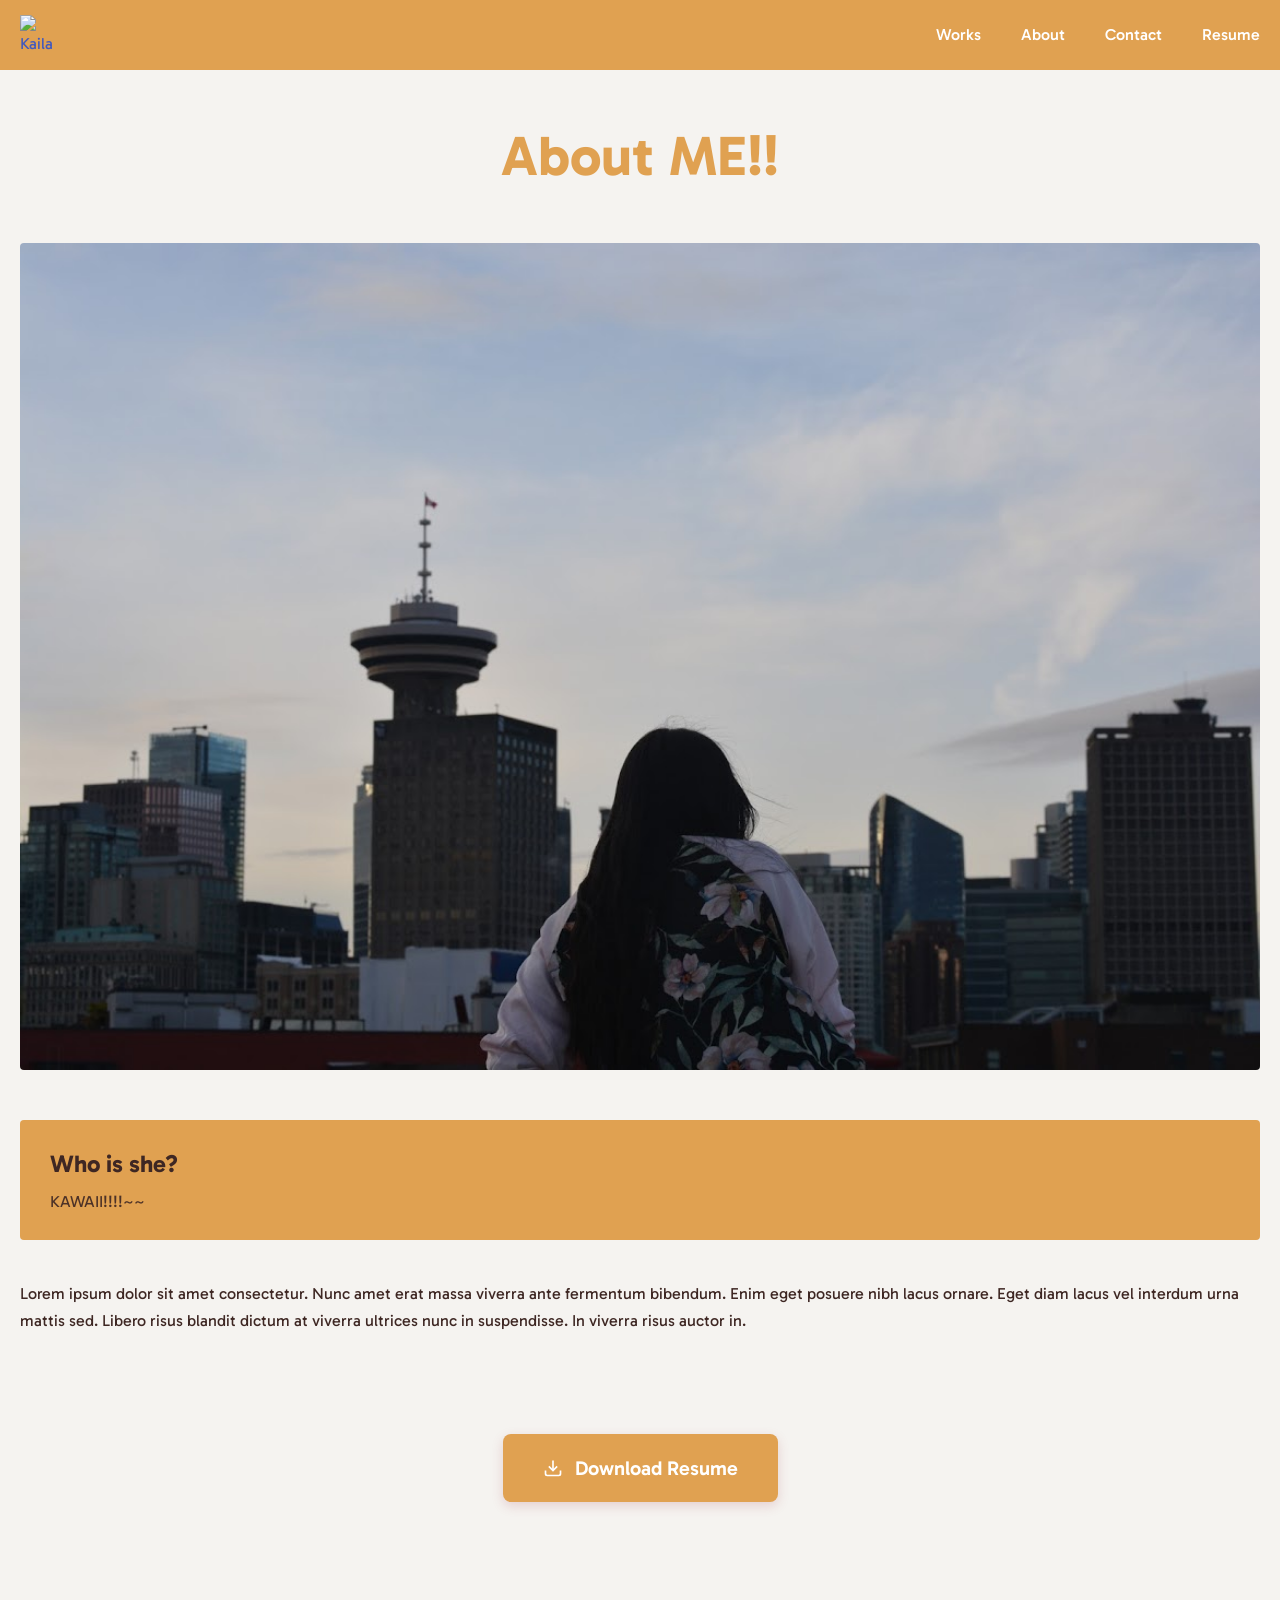
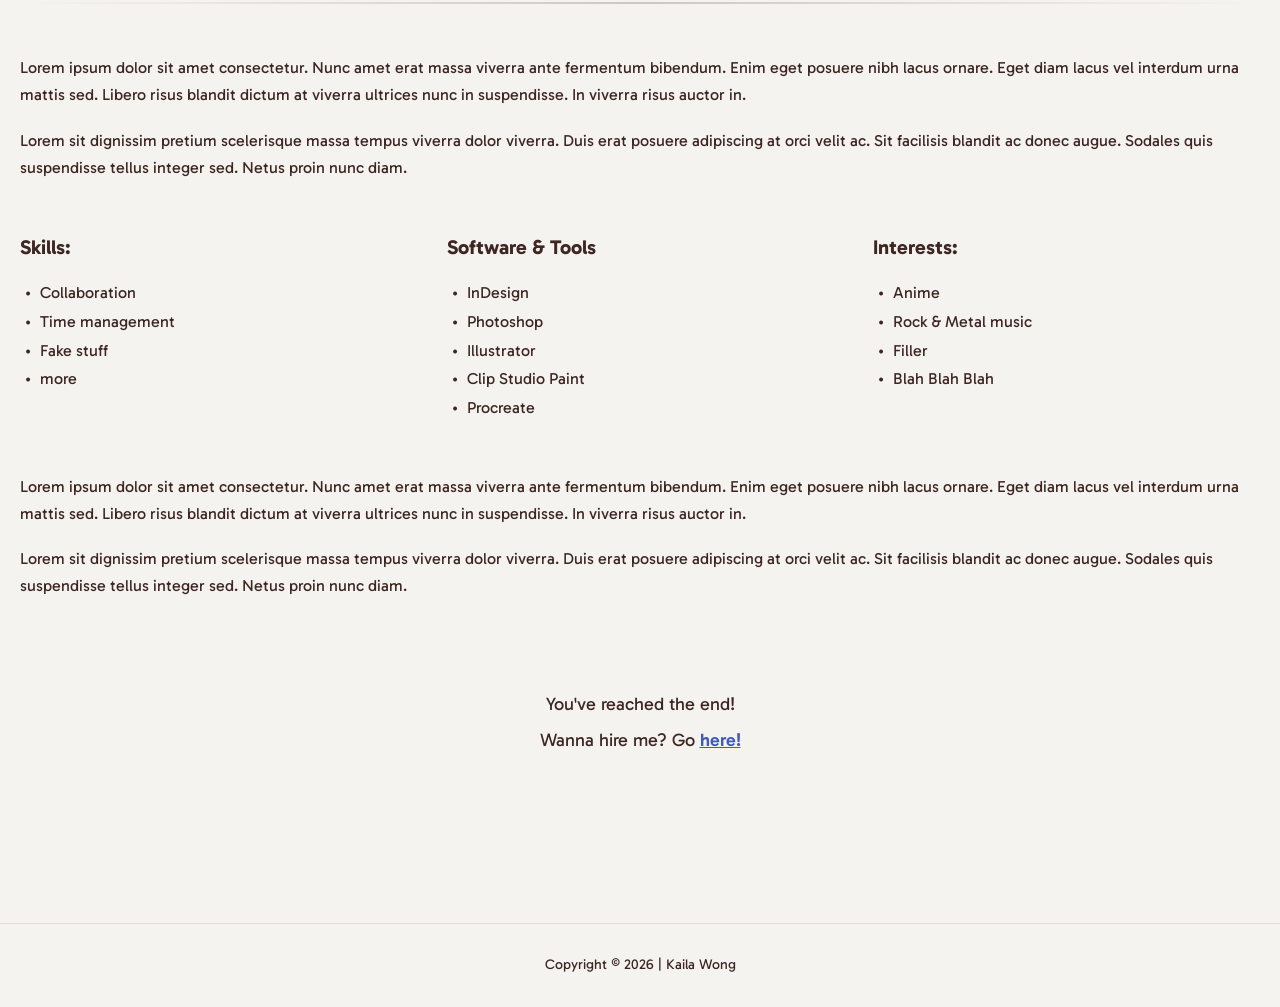
==== about.html @ 8be886ce "added resume in nav + about page" ====
<!DOCTYPE html>
<html lang="en">
<head>
    <meta charset="UTF-8">
    <meta name="viewport" content="width=device-width, initial-scale=1.0">
    <title>About | Kaila Wong</title>
    <!-- Google Fonts -->
    <link rel="preconnect" href="https://fonts.googleapis.com">
    <link rel="preconnect" href="https://fonts.gstatic.com" crossorigin>
    <link href="https://fonts.googleapis.com/css2?family=Crafty+Girls&family=Gabarito:wght@400..900&family=Itim&display=swap" rel="stylesheet">
    <link rel="stylesheet" href="css/about.css">
</head>
<body>
    <header class="header">
        <div class="container">
            <a href="index.html" class="logo">
                <img src="images/logo/KW-PL-BrownWhite.svg" alt="Kaila Wong Logo" width="40" height="40">
            </a>
            <nav class="nav-desktop">
                <a href="index.html">Works</a>
                <a href="about.html">About</a>
                <a href="contact.html">Contact</a>
                <a href="files/KailaWongResume.pdf" target="_blank">Resume</a>
            </nav>
            <button class="menu-toggle" aria-label="Menu">
                <span></span>
                <span></span>
                <span></span>
            </button>
        </div>
    </header>

    <main class="about-page">
        <div class="container">
            <!-- Page Title (Mobile) -->
            <h1 class="page-title mobile-only">Hi, I'm Kaila and I'm a Graphic Designer</h1>
            
            <!-- Page Title (Desktop) -->
            <h1 class="page-title desktop-only">About ME!!</h1>

            <!-- Hero Image -->
            <div class="hero-image">
                <img src="images/misc/KWBACK.JPG" alt="Kaila looking out at the city" />
            </div>

            <!-- Who is she? Banner -->
            <section class="who-banner">
                <h2>Who is she?</h2>
                <p class="subtitle mobile-only">The Future</p>
                <p class="subtitle desktop-only">KAWAII!!!!~~</p>
            </section>

            <!-- Introduction Section (Mobile) -->
            <section class="intro-section mobile-only">
                <p class="intro-text">Born and raised in Vancouver smt smt blah blah blah.</p>
                <p class="intro-text">More stuff</p>
                <p class="intro-text">Gimme a paragraph at least.</p>
                
                <p>Lorem ipsum dolor sit amet consectetur. Sollicitudin facilisi ornare ultrices a ut sed. Leo semper amet id neque. Ultricies quam tempus vulputate nunc. Ipsum ut congue nulla tempus sit ut arcu donec ac. Faucibus imperdiet dolor condimentum in adipiscing eget. Montes quis amet et morbi sit faucibus. Ut nibh sed vulputate enim. Faucibus tellus tristique aliquam nunc congue posuere. Adipiscing sed consectetur turpis enim sit. In enim consectetur ultrices fringilla sit. Faucibus viverra vel etiam dui.</p>
            </section>

            <!-- Introduction Section (Desktop) -->
            <section class="intro-section desktop-only">
                <p>Lorem ipsum dolor sit amet consectetur. Nunc amet erat massa viverra ante fermentum bibendum. Enim eget posuere nibh lacus ornare. Eget diam lacus vel interdum urna mattis sed. Libero risus blandit dictum at viverra ultrices nunc in suspendisse. In viverra risus auctor in.</p>
            </section>

            <!-- Resume Download Button -->
            <section class="resume-section">
                <a href="files/KailaWongResume.pdf" download class="resume-btn">
                    <svg width="20" height="20" viewBox="0 0 24 24" fill="none" stroke="currentColor" stroke-width="2">
                        <path d="M21 15v4a2 2 0 0 1-2 2H5a2 2 0 0 1-2-2v-4"></path>
                        <polyline points="7 10 12 15 17 10"></polyline>
                        <line x1="12" y1="15" x2="12" y2="3"></line>
                    </svg>
                    Download Resume
                </a>
            </section>

            <div class="content-divider"></div>

            <!-- Additional Content (Desktop) -->
            <section class="additional-content desktop-only">
                <p>Lorem ipsum dolor sit amet consectetur. Nunc amet erat massa viverra ante fermentum bibendum. Enim eget posuere nibh lacus ornare. Eget diam lacus vel interdum urna mattis sed. Libero risus blandit dictum at viverra ultrices nunc in suspendisse. In viverra risus auctor in.</p>
                <p>Lorem sit dignissim pretium scelerisque massa tempus viverra dolor viverra. Duis erat posuere adipiscing at orci velit ac. Sit facilisis blandit ac donec augue. Sodales quis suspendisse tellus integer sed. Netus proin nunc diam.</p>
            </section>

            <!-- Skills, Software & Interests Grid -->
            <section class="info-grid">
                <div class="info-column">
                    <h3>Skills:</h3>
                    <ul>
                        <li>Collaboration</li>
                        <li>Time management</li>
                        <li>Fake stuff</li>
                        <li>more</li>
                    </ul>
                </div>

                <div class="info-column">
                    <h3>Software & Tools</h3>
                    <ul>
                        <li>InDesign</li>
                        <li>Photoshop</li>
                        <li>Illustrator</li>
                        <li>Clip Studio Paint</li>
                        <li>Procreate</li>
                    </ul>
                </div>

                <div class="info-column">
                    <h3>Interests:</h3>
                    <ul>
                        <li>Anime</li>
                        <li>Rock & Metal music</li>
                        <li class="desktop-only">Filler</li>
                        <li class="desktop-only">Blah Blah Blah</li>
                    </ul>
                </div>
            </section>

            <!-- Other Content Section (Mobile) -->
            <section class="other-content mobile-only">
                <h3>Other content???</h3>
                <p>Lorem ipsum dolor sit amet consectetur. Convallis ante egestas ullamcorper vitae. Neque dolor sagittis integer quis porta posuere. Adipiscing egestas sit velit senectus. Suspendisse cras hac metus auctor vitae. Id pharetra quis nibh ornare. Aliquam arcu in vitae sit vestibulum proin amet aenean aliquet.</p>
                <p>Nulla accumsan elementum mauris quisque velit magnis. Turpis interdum tristique elementum nisi ultricies. Consequat neque in eu rutrum euismod eget mauris. Faucibus eleifend porta arcu netus rhoncus. Sed viverra convallis nisi molestie. Nisi elit.</p>
            </section>

            <!-- Additional Content (Desktop) -->
            <section class="final-content desktop-only">
                <p>Lorem ipsum dolor sit amet consectetur. Nunc amet erat massa viverra ante fermentum bibendum. Enim eget posuere nibh lacus ornare. Eget diam lacus vel interdum urna mattis sed. Libero risus blandit dictum at viverra ultrices nunc in suspendisse. In viverra risus auctor in.</p>
                <p>Lorem sit dignissim pretium scelerisque massa tempus viverra dolor viverra. Duis erat posuere adipiscing at orci velit ac. Sit facilisis blandit ac donec augue. Sodales quis suspendisse tellus integer sed. Netus proin nunc diam.</p>
            </section>

            <!-- End Message -->
            <div class="end-message">
                <p>You've reached the end!</p>
                <p>Wanna hire me? Go <a href="contact.html">here!</a></p>
            </div>
        </div>
    </main>

    <footer class="footer">
        <p>Copyright © 2026 | Kaila Wong</p>
    </footer>

    <script src="js/script.js"></script>
</body>
</html>
---- css/about.css ----
/* ================================
   CSS Variables & Reset
   ================================ */
:root {
    /* Colors */
    --color-bg: #f5f3f0;
    --color-header-bg: #E0A151;
    --color-text: #3E2723;
    --color-text-light: #ffffff;
    --color-accent: #E0A151;
    --color-link: #4259BD;
    --color-banner: #E0A151;
    
    /* Spacing */
    --margin: 20px;
    --gutter: 20px;
    
    /* Grid columns */
    --columns: 5; /* Mobile: 5 columns */
}

* {
    margin: 0;
    padding: 0;
    box-sizing: border-box;
}

body {
    font-family: "Gabarito", sans-serif;
    background-color: var(--color-bg);
    color: var(--color-text);
    line-height: 1.6;
    overflow-x: hidden;
}

img {
    max-width: 100%;
    height: auto;
    display: block;
}

a {
    color: var(--color-link);
    text-decoration: none;
    transition: opacity 0.3s ease;
}

a:hover {
    opacity: 0.8;
}

/* ================================
   Utility Classes
   ================================ */
.mobile-only {
    display: block;
}

.desktop-only {
    display: none;
}

/* ================================
   Layout Container
   ================================ */
.container {
    width: 100%;
    padding-left: var(--margin);
    padding-right: var(--margin);
    margin: 0 auto;
}

/* ================================
   Header & Navigation
   ================================ */
.header {
    background-color: var(--color-header-bg);
    padding: 15px 0;
    position: sticky;
    top: 0;
    z-index: 100;
}

.header .container {
    display: flex;
    justify-content: space-between;
    align-items: center;
}

.logo svg {
    display: block;
}

.logo:hover {
    opacity: 0.8;
}

/* Desktop Navigation - Hidden on Mobile */
.nav-desktop {
    display: none;
    gap: 40px;
    font-size: 16px;
}

.nav-desktop a {
    color: white;
    font-weight: 500;
    position: relative;
}

.nav-desktop a::after {
    content: '';
    position: absolute;
    bottom: -4px;
    left: 0;
    width: 0;
    height: 2px;
    background-color: white;
    transition: width 0.3s ease;
}

.nav-desktop a:hover::after {
    width: 100%;
}

/* Mobile Menu Toggle */
.menu-toggle {
    display: flex;
    flex-direction: column;
    gap: 5px;
    background: none;
    border: none;
    cursor: pointer;
    padding: 5px;
}

.menu-toggle span {
    width: 25px;
    height: 3px;
    background-color: var(--color-text);
    transition: all 0.3s ease;
}

.menu-toggle:hover span {
    opacity: 0.7;
}

/* ================================
   About Page
   ================================ */
.about-page {
    padding: 30px 0 60px;
}

.page-title {
    font-size: 24px;
    font-weight: 700;
    text-align: center;
    margin-bottom: 30px;
    color: var(--color-text);
    line-height: 1.3;
}

/* ================================
   Hero Image
   ================================ */
.hero-image {
    margin-bottom: 30px;
    overflow: hidden;
    border-radius: 4px;
}

.hero-image img {
    width: 100%;
    height: auto;
}

/* ================================
   Who is she? Banner
   ================================ */
.who-banner {
    background-color: var(--color-banner);
    color: var(--color-text);
    padding: 20px;
    margin-bottom: 30px;
    border-radius: 4px;
}

.who-banner h2 {
    font-size: 20px;
    font-weight: 700;
    margin-bottom: 4px;
}

.who-banner .subtitle {
    font-size: 14px;
    opacity: 0.9;
}

/* ================================
   Introduction Section
   ================================ */
.intro-section {
    margin-bottom: 40px;
}

.intro-section p {
    font-size: 15px;
    line-height: 1.7;
    margin-bottom: 16px;
}

.intro-section p:last-child {
    margin-bottom: 0;
}

.intro-text {
    font-weight: 600;
}

/* ================================
   Content Divider
   ================================ */
.content-divider {
    height: 2px;
    background: linear-gradient(90deg, transparent, rgba(44, 24, 16, 0.2), transparent);
    margin: 40px 0;
}

/* ================================
   Additional Content
   ================================ */
.additional-content {
    margin-bottom: 40px;
}

.additional-content p {
    font-size: 15px;
    line-height: 1.7;
    margin-bottom: 16px;
}

.additional-content p:last-child {
    margin-bottom: 0;
}

/* ================================
   Skills, Software & Interests Grid
   ================================ */
.info-grid {
    display: grid;
    grid-template-columns: 1fr;
    gap: 30px;
    margin-bottom: 40px;
}

.info-column h3 {
    font-size: 18px;
    font-weight: 700;
    margin-bottom: 12px;
    color: var(--color-text);
}

.info-column ul {
    list-style: none;
    padding-left: 20px;
}

.info-column ul li {
    font-size: 15px;
    line-height: 1.8;
    position: relative;
}

.info-column ul li::before {
    content: '•';
    position: absolute;
    left: -15px;
    color: var(--color-text);
}

/* ================================
   Other Content Section
   ================================ */
.other-content {
    margin-bottom: 40px;
}

.other-content h3 {
    font-size: 18px;
    font-weight: 700;
    margin-bottom: 16px;
    color: var(--color-text);
}

.other-content p {
    font-size: 15px;
    line-height: 1.7;
    margin-bottom: 16px;
}

.other-content p:last-child {
    margin-bottom: 0;
}

/* ================================
   Final Content
   ================================ */
.final-content {
    margin-bottom: 40px;
}

.final-content p {
    font-size: 15px;
    line-height: 1.7;
    margin-bottom: 16px;
}

.final-content p:last-child {
    margin-bottom: 0;
}

/* ================================
   End Message
   ================================ */
.end-message {
    text-align: center;
    padding: 40px 20px;
    margin-bottom: 40px;
}

.end-message p {
    font-size: 16px;
    margin-bottom: 8px;
}

.end-message a {
    font-weight: 600;
    text-decoration: underline;
    color: var(--color-link);
}

/* ================================
   Footer
   ================================ */
.footer {
    background-color: var(--color-bg);
    padding: 30px 0;
    text-align: center;
    border-top: 1px solid rgba(44, 24, 16, 0.1);
}

.footer p {
    font-size: 14px;
    color: var(--color-text);
}

/* ================================
   Mobile Navigation
   ================================ */
.mobile-nav {
    position: fixed;
    top: 0;
    left: 0;
    width: 100%;
    height: 100%;
    background-color: rgba(0, 0, 0, 0);
    z-index: 999;
    display: none;
    transition: background-color 0.3s ease;
}

.mobile-nav.active {
    display: block;
    background-color: rgba(0, 0, 0, 0.5);
}

.mobile-nav-content {
    position: fixed;
    top: 0;
    right: -300px;
    width: 280px;
    height: 100%;
    background-color: #ffffff;
    box-shadow: -2px 0 10px rgba(0, 0, 0, 0.1);
    padding: 20px;
    transition: right 0.3s ease;
    overflow-y: auto;
}

.mobile-nav.active .mobile-nav-content {
    right: 0;
}

.mobile-nav-close {
    position: absolute;
    top: 15px;
    right: 15px;
    background: none;
    border: none;
    font-size: 40px;
    line-height: 1;
    color: var(--color-text);
    cursor: pointer;
    padding: 0;
    width: 40px;
    height: 40px;
    display: flex;
    align-items: center;
    justify-content: center;
    transition: opacity 0.3s ease;
}

.mobile-nav-close:hover {
    opacity: 0.7;
}

.mobile-nav-links {
    list-style: none;
    padding: 0;
    margin: 60px 0 0 0;
}

.mobile-nav-links li {
    margin-bottom: 10px;
}

.mobile-nav-links a {
    display: block;
    padding: 15px 10px;
    font-size: 20px;
    font-weight: 600;
    color: var(--color-text);
    text-decoration: none;
    border-bottom: 1px solid rgba(44, 24, 16, 0.1);
    transition: background-color 0.3s ease, padding-left 0.3s ease;
}

.mobile-nav-links a:hover {
    background-color: rgba(0, 0, 0, 0.05);
    padding-left: 20px;
}

.menu-toggle.active span:nth-child(1) {
    transform: rotate(45deg) translate(7px, 7px);
}

.menu-toggle.active span:nth-child(2) {
    opacity: 0;
}

.menu-toggle.active span:nth-child(3) {
    transform: rotate(-45deg) translate(7px, -7px);
}

@media (min-width: 768px) {
    .mobile-nav {
        display: none !important;
    }
}

/* ================================
   Tablet & Desktop (768px+)
   ================================ */
@media (min-width: 768px) {
    :root {
        --columns: 13; /* Desktop: 13 columns */
    }
    
    .container {
        max-width: 1400px;
    }
    
    .mobile-only {
        display: none;
    }
    
    .desktop-only {
        display: block;
    }
    
    /* Show desktop nav, hide mobile menu */
    .nav-desktop {
        display: flex;
    }
    
    .menu-toggle {
        display: none;
    }
    
    /* Page Title */
    .page-title {
        font-size: 48px;
        margin-bottom: 40px;
        color: var(--color-accent);
    }
    
    /* Hero Image */
    .hero-image {
        margin-bottom: 40px;
    }
    
    /* Who Banner */
    .who-banner {
        padding: 25px 30px;
        margin-bottom: 40px;
    }
    
    .who-banner h2 {
        font-size: 24px;
        margin-bottom: 6px;
    }
    
    .who-banner .subtitle {
        font-size: 16px;
    }
    
    /* Introduction Section */
    .intro-section {
        margin-bottom: 50px;
    }
    
    .intro-section p {
        font-size: 16px;
        margin-bottom: 18px;
    }
    
    /* Content Divider */
    .content-divider {
        margin: 50px 0;
    }
    
    /* Additional Content */
    .additional-content {
        margin-bottom: 50px;
    }
    
    .additional-content p {
        font-size: 16px;
        margin-bottom: 18px;
    }
    
    /* Info Grid - 3 Columns */
    .info-grid {
        grid-template-columns: repeat(3, 1fr);
        gap: 40px;
        margin-bottom: 50px;
    }
    
    .info-column h3 {
        font-size: 20px;
        margin-bottom: 16px;
    }
    
    .info-column ul li {
        font-size: 16px;
    }
    
    /* Final Content */
    .final-content {
        margin-bottom: 50px;
    }
    
    .final-content p {
        font-size: 16px;
        margin-bottom: 18px;
    }
    
    .end-message p {
        font-size: 18px;
    }
}

/* ================================
   Large Desktop (1024px+)
   ================================ */
@media (min-width: 1024px) {
    .about-page {
        padding: 50px 0 80px;
    }
    
    .page-title {
        font-size: 56px;
        margin-bottom: 50px;
    }
    
    .hero-image {
        margin-bottom: 50px;
    }
}

/* ================================
   List Items - Desktop Only
   ================================ */
@media (min-width: 768px) {
    .info-column ul li.desktop-only {
        display: list-item;
    }
}

@media (max-width: 767px) {
    .info-column ul li.desktop-only {
        display: none;
    }
}

/* ================================
   Resume Download Section
   ================================ */
.resume-section {
    text-align: center;
    padding: 40px 0;
    margin: 40px 0;
}

.resume-btn {
    display: inline-flex;
    align-items: center;
    gap: 12px;
    background-color: var(--color-header-bg);
    color: #ffffff;
    padding: 16px 32px;
    border-radius: 8px;
    font-size: 18px;
    font-weight: 600;
    text-decoration: none;
    transition: all 0.3s ease;
    box-shadow: 0 4px 12px rgba(168, 69, 79, 0.2);
}

.resume-btn:hover {
    background-color: #E0A151;
    transform: translateY(-2px);
    box-shadow: 0 6px 20px rgba(168, 69, 79, 0.3);
}

.resume-btn:active {
    transform: translateY(0);
    box-shadow: 0 2px 8px rgba(168, 69, 79, 0.2);
}

.resume-btn svg {
    flex-shrink: 0;
}

@media (min-width: 768px) {
    .resume-section {
        padding: 50px 0;
        margin: 50px 0;
    }
    
    .resume-btn {
        font-size: 20px;
        padding: 18px 40px;
    }
}
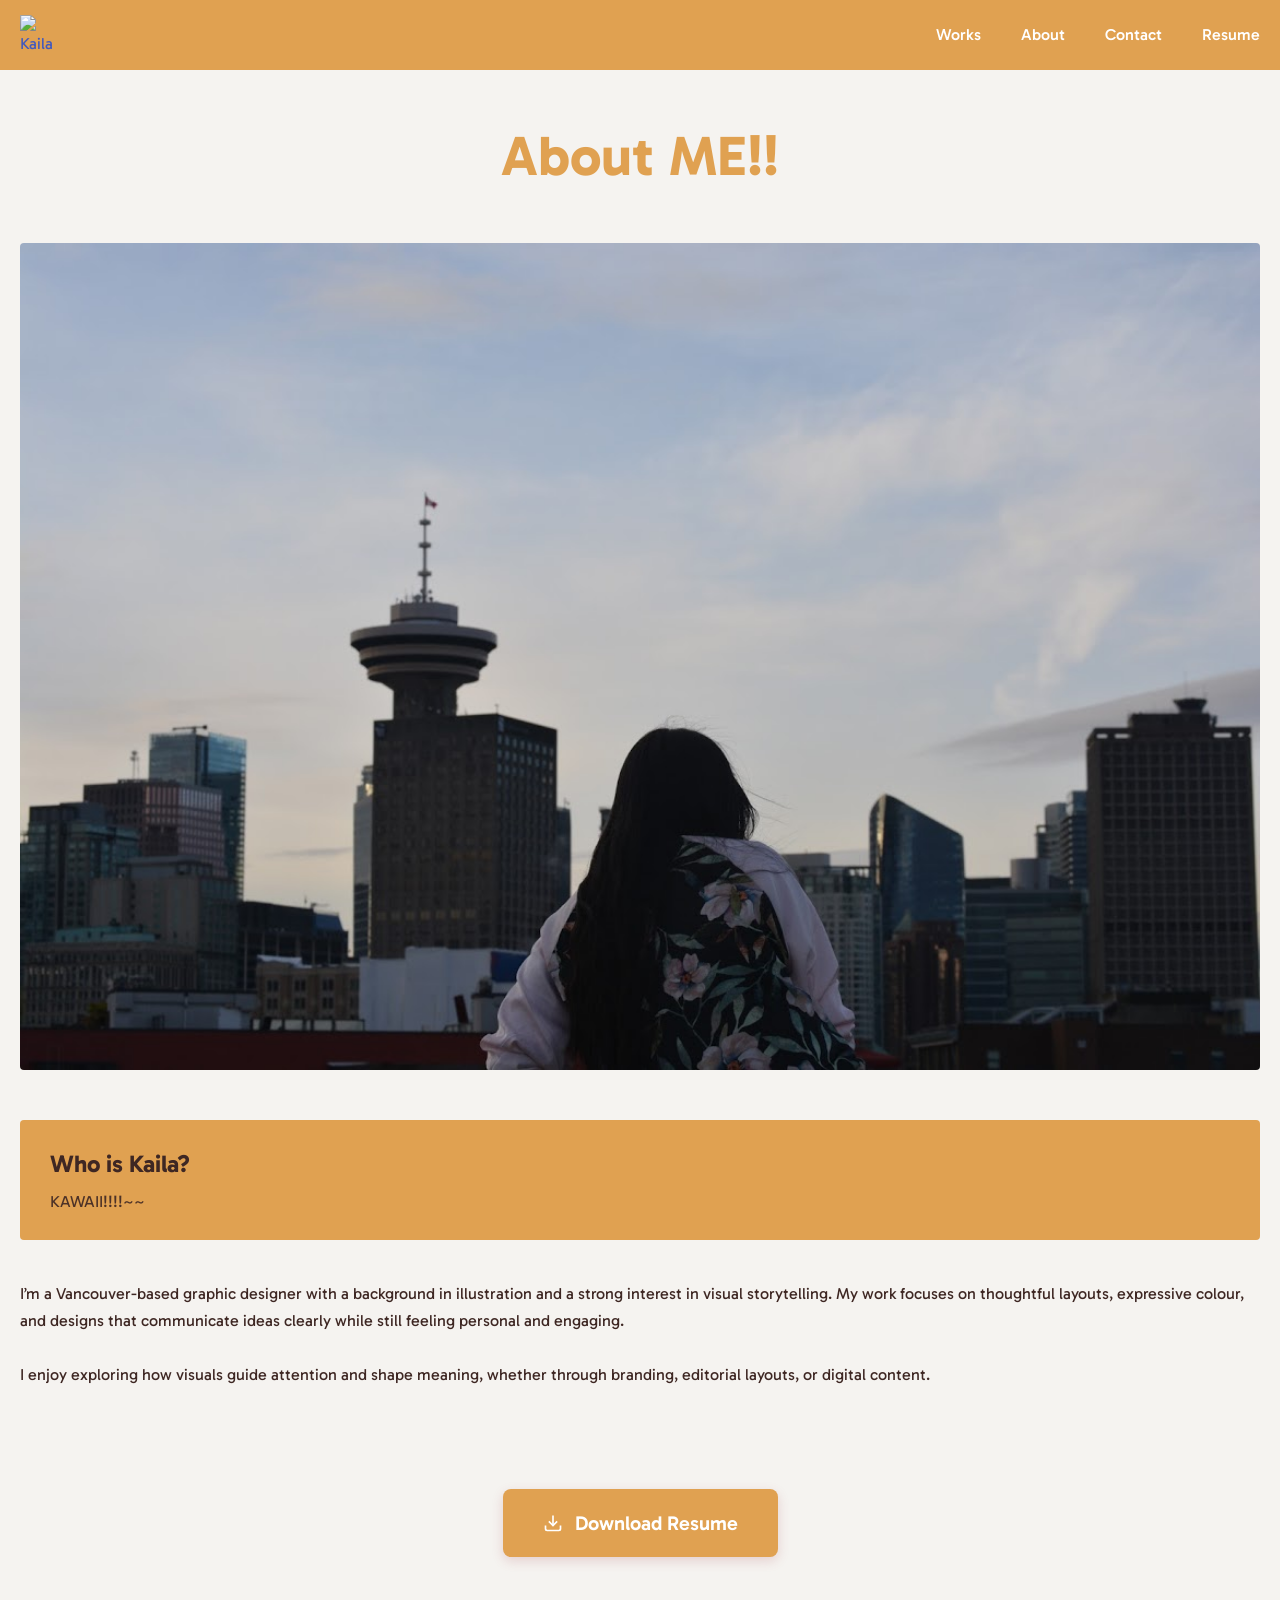
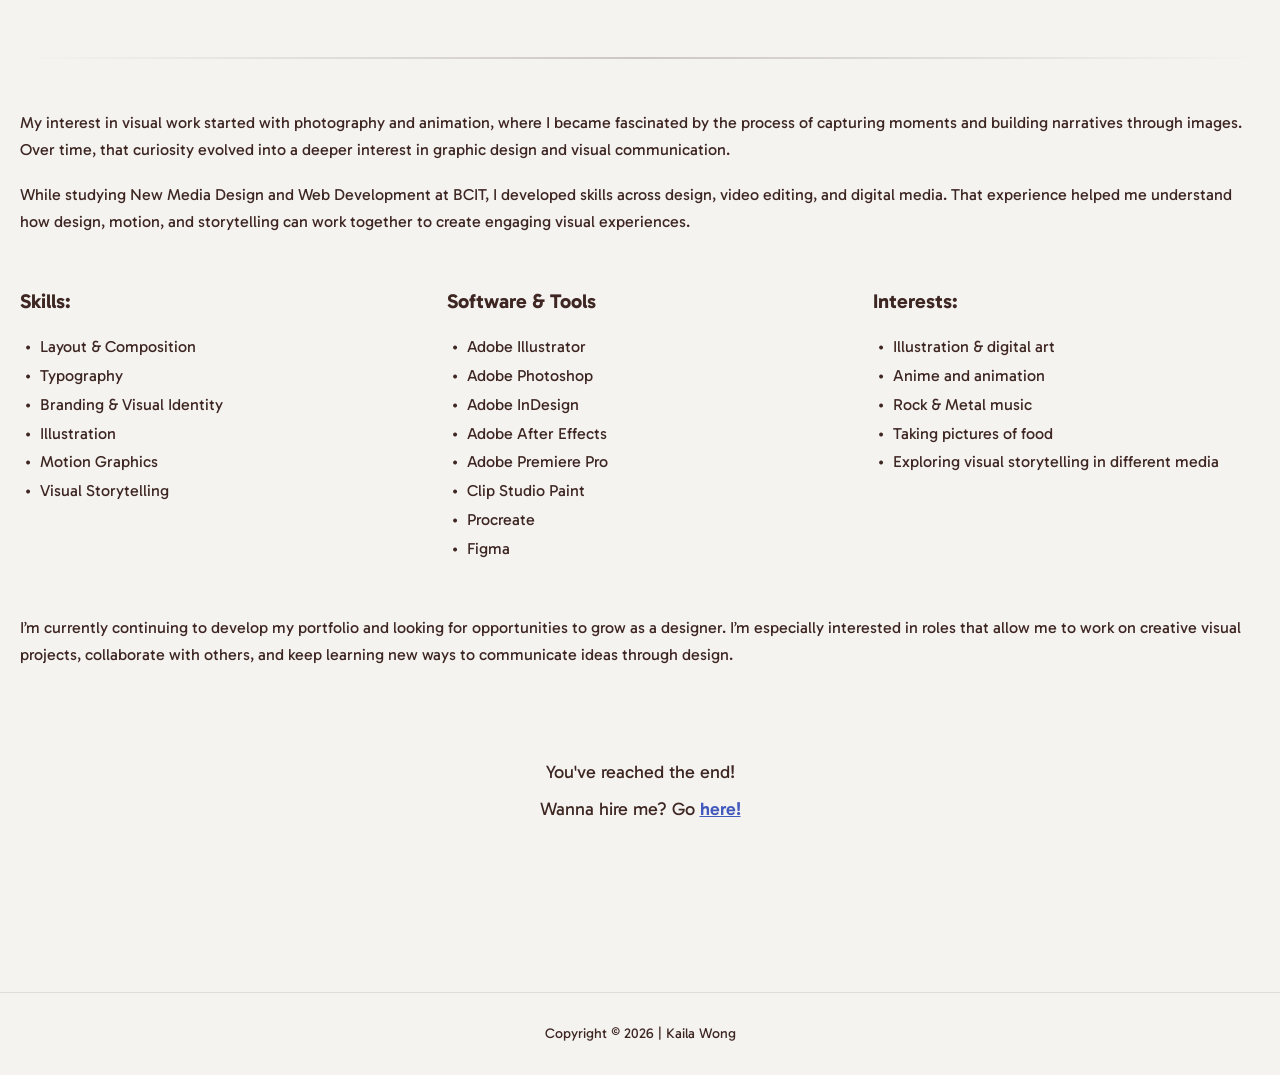
==== commit 0e92e454: "about page redo" ====
--- a/about.html
+++ b/about.html
@@ -45,7 +45,7 @@
 
             <!-- Who is she? Banner -->
             <section class="who-banner">
-                <h2>Who is she?</h2>
+                <h2>Who is Kaila?</h2>
                 <p class="subtitle mobile-only">The Future</p>
                 <p class="subtitle desktop-only">KAWAII!!!!~~</p>
             </section>
@@ -56,12 +56,15 @@
                 <p class="intro-text">More stuff</p>
                 <p class="intro-text">Gimme a paragraph at least.</p>
                 
-                <p>Lorem ipsum dolor sit amet consectetur. Sollicitudin facilisi ornare ultrices a ut sed. Leo semper amet id neque. Ultricies quam tempus vulputate nunc. Ipsum ut congue nulla tempus sit ut arcu donec ac. Faucibus imperdiet dolor condimentum in adipiscing eget. Montes quis amet et morbi sit faucibus. Ut nibh sed vulputate enim. Faucibus tellus tristique aliquam nunc congue posuere. Adipiscing sed consectetur turpis enim sit. In enim consectetur ultrices fringilla sit. Faucibus viverra vel etiam dui.</p>
+                <p>I’m a Vancouver-based graphic designer with a background in illustration and a strong interest in visual storytelling. My work focuses on thoughtful layouts, expressive colour, and designs that communicate ideas clearly while still feeling personal and engaging.
+                I enjoy exploring how visuals guide attention and shape meaning, whether through branding, editorial layouts, or digital content.</p>
             </section>
 
             <!-- Introduction Section (Desktop) -->
             <section class="intro-section desktop-only">
-                <p>Lorem ipsum dolor sit amet consectetur. Nunc amet erat massa viverra ante fermentum bibendum. Enim eget posuere nibh lacus ornare. Eget diam lacus vel interdum urna mattis sed. Libero risus blandit dictum at viverra ultrices nunc in suspendisse. In viverra risus auctor in.</p>
+                <p>I’m a Vancouver-based graphic designer with a background in illustration and a strong interest in visual storytelling. My work focuses on thoughtful layouts, expressive colour, and designs that communicate ideas clearly while still feeling personal and engaging.
+                <br><br>
+                I enjoy exploring how visuals guide attention and shape meaning, whether through branding, editorial layouts, or digital content.</p>
             </section>
 
             <!-- Resume Download Button -->
@@ -80,8 +83,8 @@
 
             <!-- Additional Content (Desktop) -->
             <section class="additional-content desktop-only">
-                <p>Lorem ipsum dolor sit amet consectetur. Nunc amet erat massa viverra ante fermentum bibendum. Enim eget posuere nibh lacus ornare. Eget diam lacus vel interdum urna mattis sed. Libero risus blandit dictum at viverra ultrices nunc in suspendisse. In viverra risus auctor in.</p>
-                <p>Lorem sit dignissim pretium scelerisque massa tempus viverra dolor viverra. Duis erat posuere adipiscing at orci velit ac. Sit facilisis blandit ac donec augue. Sodales quis suspendisse tellus integer sed. Netus proin nunc diam.</p>
+                <p>My interest in visual work started with photography and animation, where I became fascinated by the process of capturing moments and building narratives through images. Over time, that curiosity evolved into a deeper interest in graphic design and visual communication.</p>
+                <p>While studying New Media Design and Web Development at BCIT, I developed skills across design, video editing, and digital media. That experience helped me understand how design, motion, and storytelling can work together to create engaging visual experiences.</p>
             </section>
 
             <!-- Skills, Software & Interests Grid -->
@@ -89,46 +92,51 @@
                 <div class="info-column">
                     <h3>Skills:</h3>
                     <ul>
-                        <li>Collaboration</li>
-                        <li>Time management</li>
-                        <li>Fake stuff</li>
-                        <li>more</li>
+                        <li>Layout & Composition</li>
+                        <li>Typography</li>
+                        <li>Branding & Visual Identity</li>
+                        <li>Illustration</li>
+                        <li>Motion Graphics</li>
+                        <li>Visual Storytelling</li>
                     </ul>
                 </div>
 
                 <div class="info-column">
                     <h3>Software & Tools</h3>
                     <ul>
-                        <li>InDesign</li>
-                        <li>Photoshop</li>
-                        <li>Illustrator</li>
+                        <li>Adobe Illustrator</li>
+                        <li>Adobe Photoshop</li>
+                        <li>Adobe InDesign</li>
+                        <li>Adobe After Effects</li>
+                        <li>Adobe Premiere Pro</li>
                         <li>Clip Studio Paint</li>
                         <li>Procreate</li>
+                        <li>Figma</li>
                     </ul>
                 </div>
 
                 <div class="info-column">
                     <h3>Interests:</h3>
                     <ul>
-                        <li>Anime</li>
+                        <li>Illustration & digital art</li>
+                        <li>Anime and animation</li>
                         <li>Rock & Metal music</li>
-                        <li class="desktop-only">Filler</li>
-                        <li class="desktop-only">Blah Blah Blah</li>
+                        <li class="desktop-only">Taking pictures of food</li>
+                        <li class="desktop-only">Exploring visual storytelling in different media</li>
                     </ul>
                 </div>
             </section>
 
             <!-- Other Content Section (Mobile) -->
             <section class="other-content mobile-only">
-                <h3>Other content???</h3>
-                <p>Lorem ipsum dolor sit amet consectetur. Convallis ante egestas ullamcorper vitae. Neque dolor sagittis integer quis porta posuere. Adipiscing egestas sit velit senectus. Suspendisse cras hac metus auctor vitae. Id pharetra quis nibh ornare. Aliquam arcu in vitae sit vestibulum proin amet aenean aliquet.</p>
-                <p>Nulla accumsan elementum mauris quisque velit magnis. Turpis interdum tristique elementum nisi ultricies. Consequat neque in eu rutrum euismod eget mauris. Faucibus eleifend porta arcu netus rhoncus. Sed viverra convallis nisi molestie. Nisi elit.</p>
+                <h3>Other Content</h3>
+                <p>As a designer, I tend to notice the small details — how layouts guide the eye, how colour affects mood, and how motion can add meaning to a visual idea. I enjoy designing work that feels intentional and human rather than overly rigid or corporate.</p>
+                <p>I’m particularly interested in projects that combine design with storytelling, whether through branding, illustration, digital media, or motion graphics.</p>
             </section>
 
             <!-- Additional Content (Desktop) -->
             <section class="final-content desktop-only">
-                <p>Lorem ipsum dolor sit amet consectetur. Nunc amet erat massa viverra ante fermentum bibendum. Enim eget posuere nibh lacus ornare. Eget diam lacus vel interdum urna mattis sed. Libero risus blandit dictum at viverra ultrices nunc in suspendisse. In viverra risus auctor in.</p>
-                <p>Lorem sit dignissim pretium scelerisque massa tempus viverra dolor viverra. Duis erat posuere adipiscing at orci velit ac. Sit facilisis blandit ac donec augue. Sodales quis suspendisse tellus integer sed. Netus proin nunc diam.</p>
+                <p>I’m currently continuing to develop my portfolio and looking for opportunities to grow as a designer. I’m especially interested in roles that allow me to work on creative visual projects, collaborate with others, and keep learning new ways to communicate ideas through design.</p>
             </section>
 
             <!-- End Message -->
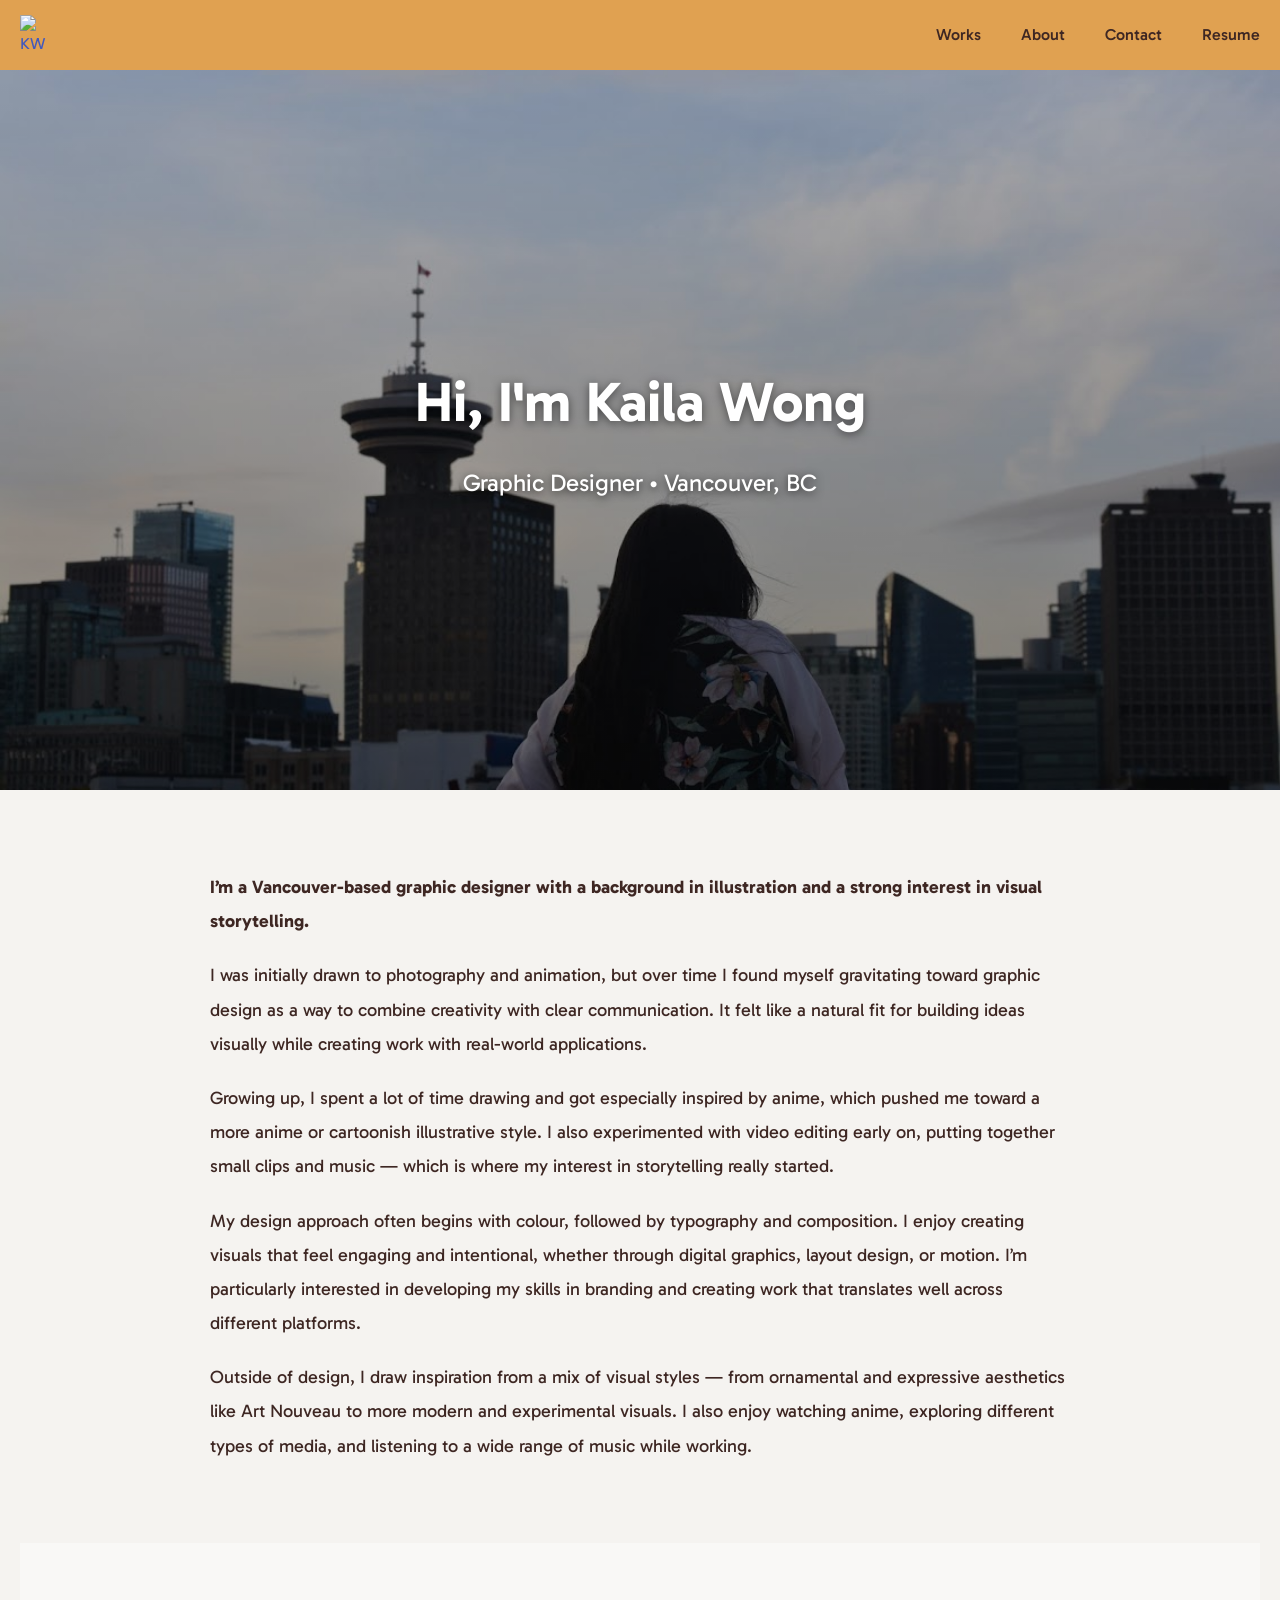
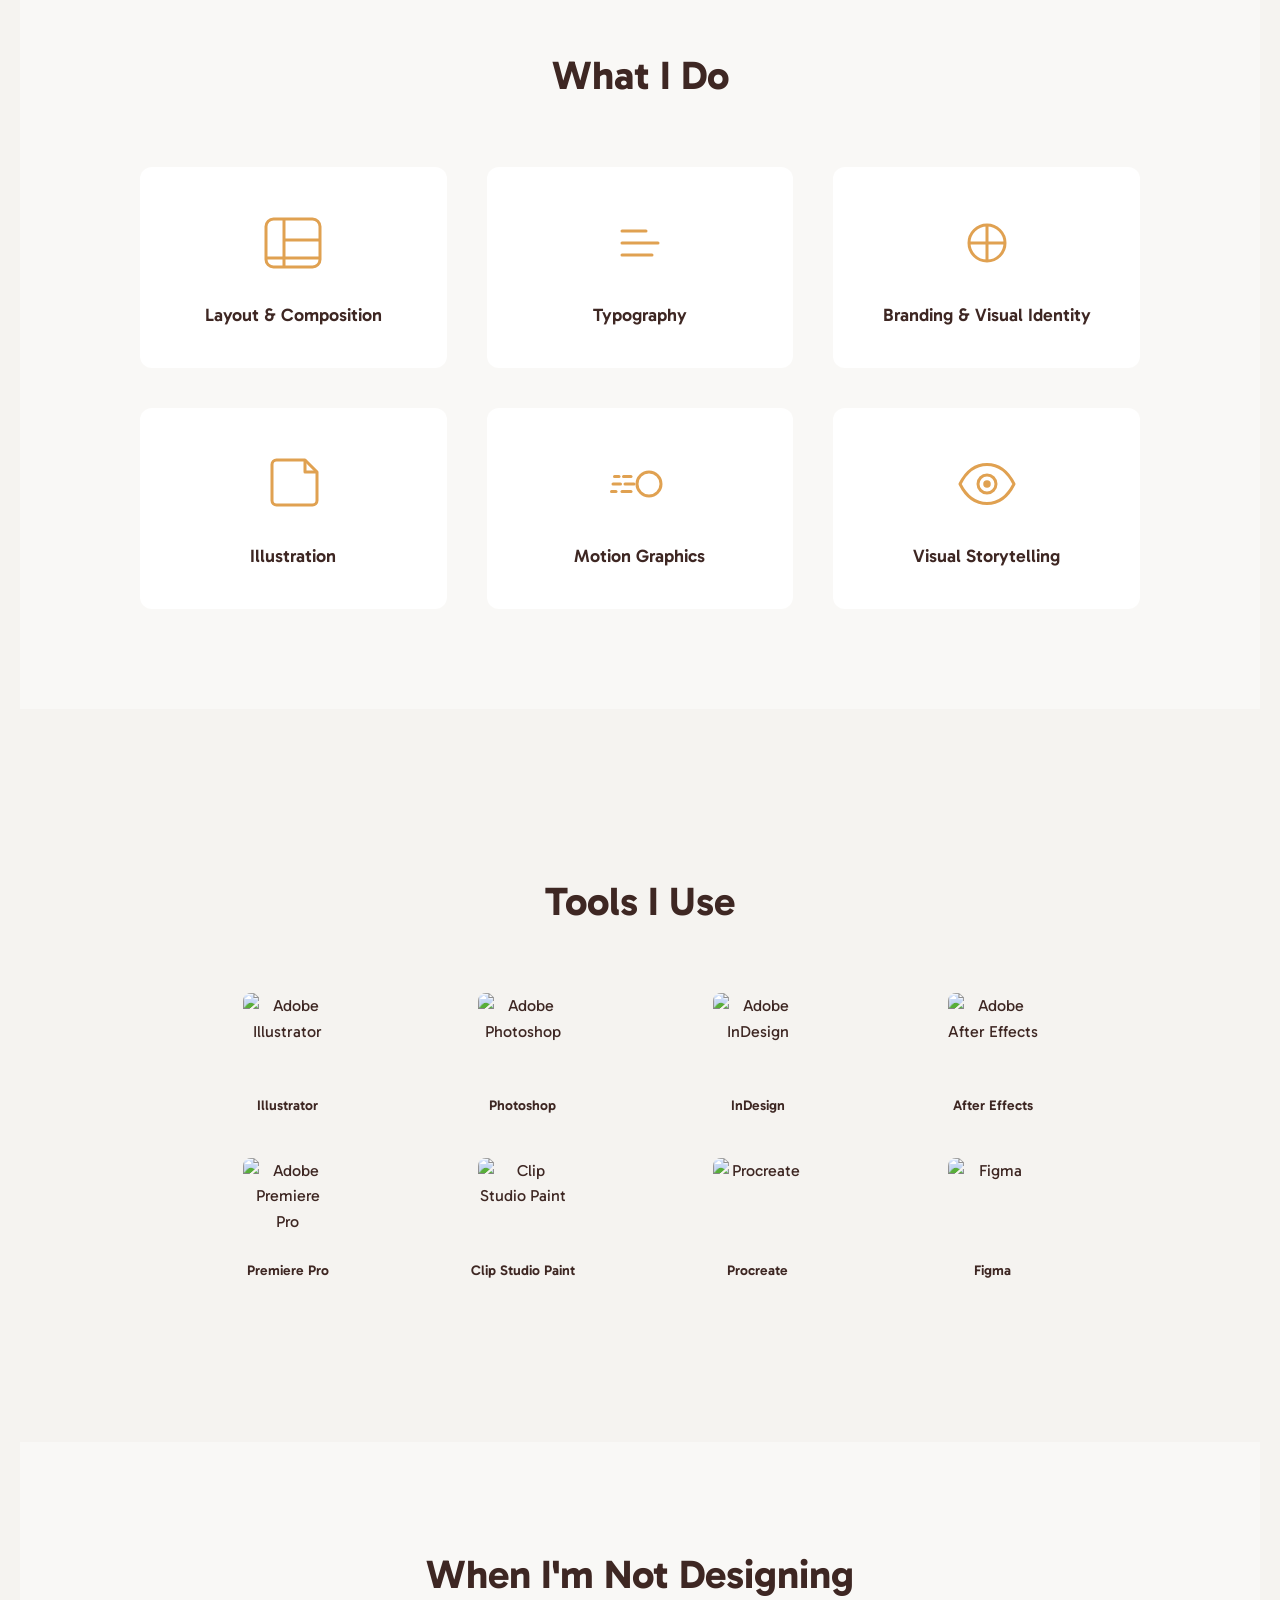
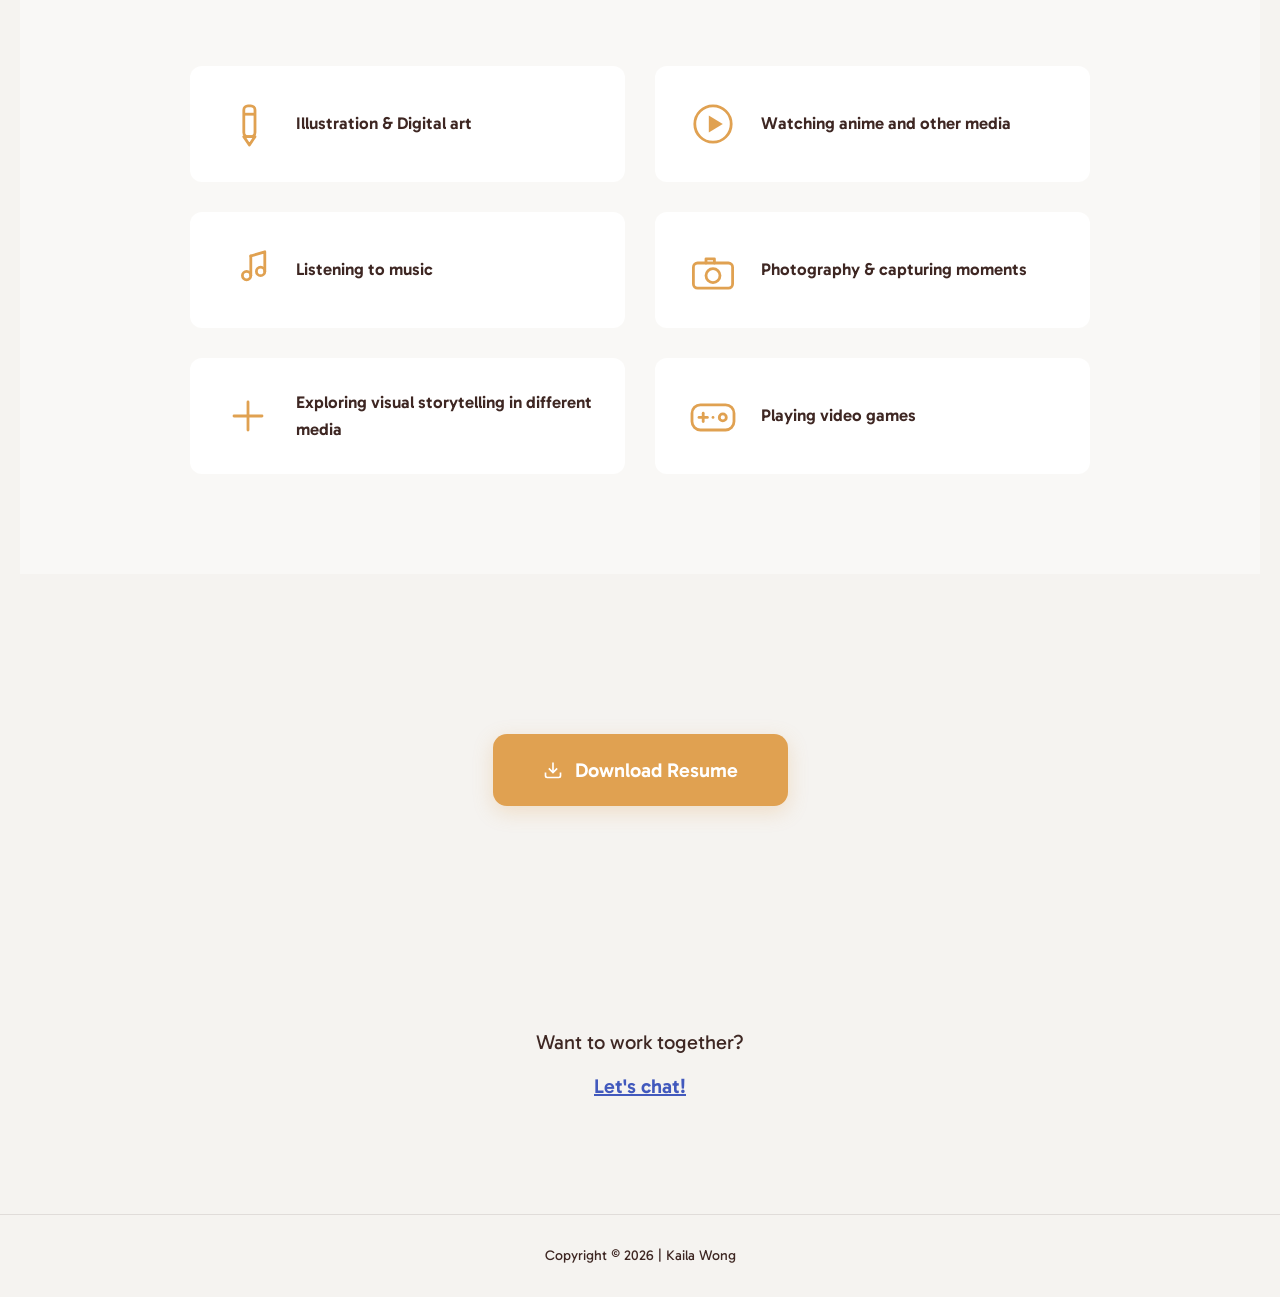
==== commit c6cc0513: "Changed the copy/wording For homepage and also about page." ====
--- a/about.html
+++ b/about.html
@@ -7,14 +7,15 @@
     <!-- Google Fonts -->
     <link rel="preconnect" href="https://fonts.googleapis.com">
     <link rel="preconnect" href="https://fonts.gstatic.com" crossorigin>
-    <link href="https://fonts.googleapis.com/css2?family=Crafty+Girls&family=Gabarito:wght@400..900&family=Itim&display=swap" rel="stylesheet">
+    <link href="https://fonts.googleapis.com/css2?family=Gabarito:wght@400..900&display=swap" rel="stylesheet">
+    <!-- About Page Styles - Complete Standalone -->
     <link rel="stylesheet" href="css/about.css">
 </head>
 <body>
     <header class="header">
         <div class="container">
             <a href="index.html" class="logo">
-                <img src="images/logo/KW-PL-BrownWhite.svg" alt="Kaila Wong Logo" width="40" height="40">
+                <img src="images/logo/KW-PL-BrownWhite.svg" alt="KW" width="40" height="40">
             </a>
             <nav class="nav-desktop">
                 <a href="index.html">Works</a>
@@ -30,41 +31,277 @@
         </div>
     </header>
 
-    <main class="about-page">
+    <main class="about-page-new">
+        
+        <!-- HERO SECTION - Full-width image with overlay -->
+        <section class="about-hero">
+            <div class="hero-image-container">
+                <img src="images/misc/KWBACK.JPG" alt="Kaila Wong" />
+                <div class="hero-overlay">
+                    <div class="hero-text">
+                        <h1>Hi, I'm Kaila Wong</h1>
+                        <p class="hero-subtitle">Graphic Designer • Vancouver, BC</p>
+                    </div>
+                </div>
+            </div>
+        </section>
+
         <div class="container">
-            <!-- Page Title (Mobile) -->
-            <h1 class="page-title mobile-only">Hi, I'm Kaila and I'm a Graphic Designer</h1>
             
-            <!-- Page Title (Desktop) -->
-            <h1 class="page-title desktop-only">About ME!!</h1>
-
-            <!-- Hero Image -->
-            <div class="hero-image">
-                <img src="images/misc/KWBACK.JPG" alt="Kaila looking out at the city" />
-            </div>
-
-            <!-- Who is she? Banner -->
-            <section class="who-banner">
-                <h2>Who is Kaila?</h2>
-                <p class="subtitle mobile-only">The Future</p>
-                <p class="subtitle desktop-only">KAWAII!!!!~~</p>
-            </section>
-
-            <!-- Introduction Section (Mobile) -->
-            <section class="intro-section mobile-only">
-                <p class="intro-text">Born and raised in Vancouver smt smt blah blah blah.</p>
-                <p class="intro-text">More stuff</p>
-                <p class="intro-text">Gimme a paragraph at least.</p>
-                
-                <p>I’m a Vancouver-based graphic designer with a background in illustration and a strong interest in visual storytelling. My work focuses on thoughtful layouts, expressive colour, and designs that communicate ideas clearly while still feeling personal and engaging.
-                I enjoy exploring how visuals guide attention and shape meaning, whether through branding, editorial layouts, or digital content.</p>
-            </section>
-
-            <!-- Introduction Section (Desktop) -->
-            <section class="intro-section desktop-only">
-                <p>I’m a Vancouver-based graphic designer with a background in illustration and a strong interest in visual storytelling. My work focuses on thoughtful layouts, expressive colour, and designs that communicate ideas clearly while still feeling personal and engaging.
-                <br><br>
-                I enjoy exploring how visuals guide attention and shape meaning, whether through branding, editorial layouts, or digital content.</p>
+            <!-- INTRO SECTION - Short and punchy -->
+            <section class="about-intro">
+                <p class="intro-large">I’m a Vancouver-based graphic designer with a background in illustration and a strong interest in visual storytelling.</p>
+                
+                <p>I was initially drawn to photography and animation, but over time I found myself gravitating toward graphic design as a way to combine creativity with clear communication. It felt like a natural fit for building ideas visually while creating work with real-world applications.</p>
+                
+                <p>Growing up, I spent a lot of time drawing and got especially inspired by anime, which pushed me toward a more anime or cartoonish illustrative style. I also experimented with video editing early on, putting together small clips and music — which is where my interest in storytelling really started.</p>
+            
+                <p>My design approach often begins with colour, followed by typography and composition. I enjoy creating visuals that feel engaging and intentional, whether through digital graphics, layout design, or motion. I’m particularly interested in developing my skills in branding and creating work that translates well across different platforms.</p>
+
+                <p>Outside of design, I draw inspiration from a mix of visual styles — from ornamental and expressive aesthetics like Art Nouveau to more modern and experimental visuals. I also enjoy watching anime, exploring different types of media, and listening to a wide range of music while working.</p>
+            </section>
+
+            <!-- SKILLS GRID SECTION -->
+            <section class="skills-section">
+                <h2 class="section-title">What I Do</h2>
+                
+                <div class="skills-grid">
+                    <!-- Skill Item -->
+                    <div class="skill-item">
+                        <div class="skill-icon">
+                            <svg width="48" height="48" viewBox="0 0 48 48" fill="none" xmlns="http://www.w3.org/2000/svg">
+                                <!-- Outer rounded rect -->
+                                <rect x="6" y="8" width="36" height="32" rx="5" stroke="currentColor" stroke-width="2"/>
+                                <!-- Vertical divider (~1/3 from left) -->
+                                <line x1="18" y1="8" x2="18" y2="40" stroke="currentColor" stroke-width="2"/>
+                                <!-- Upper-right horizontal divider -->
+                                <line x1="18" y1="22" x2="42" y2="22" stroke="currentColor" stroke-width="2"/>
+                                <!-- Bottom full-width horizontal divider -->
+                                <line x1="6" y1="34" x2="42" y2="34" stroke="currentColor" stroke-width="2"/>
+                            </svg>
+                        </div>
+                        <h3>Layout & Composition</h3>
+                    </div>
+
+                    <div class="skill-item">
+                        <div class="skill-icon">
+                            <svg width="48" height="48" viewBox="0 0 48 48" fill="none" xmlns="http://www.w3.org/2000/svg">
+                                <path d="M12 24h24M12 16h16M12 32h20" stroke="currentColor" stroke-width="2" stroke-linecap="round"/>
+                            </svg>
+                        </div>
+                        <h3>Typography</h3>
+                    </div>
+
+                    <div class="skill-item">
+                        <div class="skill-icon">
+                            <svg width="48" height="48" viewBox="0 0 48 48" fill="none" xmlns="http://www.w3.org/2000/svg">
+                                <circle cx="24" cy="24" r="12" stroke="currentColor" stroke-width="2"/>
+                                <path d="M24 12v24M12 24h24" stroke="currentColor" stroke-width="2"/>
+                            </svg>
+                        </div>
+                        <h3>Branding & Visual Identity</h3>
+                    </div>
+
+                    <div class="skill-item">
+                        <div class="skill-icon">
+                            <svg width="48" height="48" viewBox="0 0 48 48" fill="none" xmlns="http://www.w3.org/2000/svg">
+                                <!-- Paper body with dog-eared top-right, rounded other corners -->
+                                <path d="M13 8h19l8 8v19a3 3 0 0 1-3 3H13a3 3 0 0 1-3-3V11a3 3 0 0 1 3-3z" stroke="currentColor" stroke-width="2" stroke-linejoin="round"/>
+                                <!-- Dog-ear fold crease -->
+                                <path d="M32 8v8h8" stroke="currentColor" stroke-width="2" stroke-linejoin="round"/>
+                            </svg>
+                        </div>
+                        <h3>Illustration</h3>
+                    </div>
+
+                    <div class="skill-item">
+                        <div class="skill-icon">
+                            <svg width="48" height="48" viewBox="0 0 48 48" fill="none" xmlns="http://www.w3.org/2000/svg">
+                                <!-- Circle moving fast to the left -->
+                                <circle cx="30" cy="24" r="8" stroke="currentColor" stroke-width="2"/>
+                                <!-- Windy motion lines: broken/gapped segments -->
+                                <line x1="18" y1="19" x2="13" y2="19" stroke="currentColor" stroke-width="2" stroke-linecap="round"/>
+                                <line x1="10" y1="19" x2="7" y2="19" stroke="currentColor" stroke-width="2" stroke-linecap="round"/>
+                                <line x1="20" y1="24" x2="14" y2="24" stroke="currentColor" stroke-width="2" stroke-linecap="round"/>
+                                <line x1="11" y1="24" x2="6" y2="24" stroke="currentColor" stroke-width="2" stroke-linecap="round"/>
+                                <line x1="18" y1="29" x2="12" y2="29" stroke="currentColor" stroke-width="2" stroke-linecap="round"/>
+                                <line x1="8" y1="29" x2="5" y2="29" stroke="currentColor" stroke-width="2" stroke-linecap="round"/>
+                            </svg>
+                        </div>
+                        <h3>Motion Graphics</h3>
+                    </div>
+
+                    <div class="skill-item">
+                        <div class="skill-icon">
+                            <svg width="48" height="48" viewBox="0 0 48 48" fill="none" xmlns="http://www.w3.org/2000/svg">
+                                <!-- Eye outer shape -->
+                                <path d="M6 24c4-8 10-13 18-13s14 5 18 13c-4 8-10 13-18 13S10 32 6 24z" stroke="currentColor" stroke-width="2" stroke-linejoin="round"/>
+                                <!-- Iris -->
+                                <circle cx="24" cy="24" r="6" stroke="currentColor" stroke-width="2"/>
+                                <!-- Pupil -->
+                                <circle cx="24" cy="24" r="2.5" fill="currentColor"/>
+                            </svg>
+                        </div>
+                        <h3>Visual Storytelling</h3>
+                    </div>
+                </div>
+            </section>
+
+            <!-- SOFTWARE & TOOLS SECTION -->
+            <section class="tools-section">
+                <h2 class="section-title">Tools I Use</h2>
+                
+                <div class="tools-grid">
+                    <!-- Adobe Illustrator -->
+                    <div class="tool-item">
+                        <div class="tool-icon-img">
+                            <img src="images/about-logo/250px-Adobe_Illustrator_CC_icon.svg.png" alt="Adobe Illustrator" />
+                        </div>
+                        <p class="tool-name">Illustrator</p>
+                    </div>
+
+                    <!-- Adobe Photoshop -->
+                    <div class="tool-item">
+                        <div class="tool-icon-img">
+                            <img src="images/about-logo/250px-Adobe_Photoshop_CC_icon.svg.png" alt="Adobe Photoshop" />
+                        </div>
+                        <p class="tool-name">Photoshop</p>
+                    </div>
+
+                    <!-- Adobe InDesign -->
+                    <div class="tool-item">
+                        <div class="tool-icon-img">
+                            <img src="images/about-logo/250px-Adobe_Indesign_CC_2026_icon.svg.png" alt="Adobe InDesign" />
+                        </div>
+                        <p class="tool-name">InDesign</p>
+                    </div>
+
+                    <!-- Adobe After Effects -->
+                    <div class="tool-item">
+                        <div class="tool-icon-img">
+                            <img src="images/about-logo/250px-Adobe_After_Effects_CC_2026_icon.svg.png" alt="Adobe After Effects" />
+                        </div>
+                        <p class="tool-name">After Effects</p>
+                    </div>
+
+                    <!-- Adobe Premiere Pro -->
+                    <div class="tool-item">
+                        <div class="tool-icon-img">
+                            <img src="images/about-logo/250px-Adobe_Premiere_Pro_CC_2026_icon.svg.png" alt="Adobe Premiere Pro" />
+                        </div>
+                        <p class="tool-name">Premiere Pro</p>
+                    </div>
+
+                    <!-- Clip Studio Paint -->
+                    <div class="tool-item">
+                        <div class="tool-icon-img">
+                            <img src="images/about-logo/250px-Clipstudiopaint_app_logo.png" alt="Clip Studio Paint" />
+                        </div>
+                        <p class="tool-name">Clip Studio Paint</p>
+                    </div>
+
+                    <!-- Procreate -->
+                    <div class="tool-item">
+                        <div class="tool-icon-img">
+                            <img src="images/about-logo/Procreate_logo.png" alt="Procreate" />
+                        </div>
+                        <p class="tool-name">Procreate</p>
+                    </div>
+
+                    <!-- Figma -->
+                    <div class="tool-item">
+                        <div class="tool-icon-img">
+                            <img src="images/about-logo/250px-Figma.svg.png" alt="Figma" />
+                        </div>
+                        <p class="tool-name">Figma</p>
+                    </div>
+                </div>
+            </section>
+
+            <!-- INTERESTS SECTION -->
+            <section class="interests-section">
+                <h2 class="section-title">When I'm Not Designing</h2>
+                
+                <div class="interests-grid">
+                    <div class="interest-item">
+                        <div class="interest-icon">
+                            <svg width="40" height="40" viewBox="0 0 40 40" fill="none" xmlns="http://www.w3.org/2000/svg">
+                                <!-- Pencil body -->
+                                <rect x="17" y="7" width="8" height="22" rx="3" stroke="currentColor" stroke-width="2"/>
+                                <!-- Pencil tip -->
+                                <path d="M17 29h8l-4 6-4-6z" stroke="currentColor" stroke-width="2" stroke-linejoin="round"/>
+                                <!-- Eraser line -->
+                                <line x1="17" y1="13" x2="25" y2="13" stroke="currentColor" stroke-width="2"/>
+                            </svg>
+                        </div>
+                        <h3>Illustration & Digital art</h3>
+                    </div>
+
+                    <div class="interest-item">
+                        <div class="interest-icon">
+                            <svg width="40" height="40" viewBox="0 0 40 40" fill="none" xmlns="http://www.w3.org/2000/svg">
+                                <!-- Play button -->
+                                <circle cx="20" cy="20" r="13" stroke="currentColor" stroke-width="2"/>
+                                <path d="M17 14l10 6-10 6V14z" fill="currentColor"/>
+                            </svg>
+                        </div>
+                        <h3>Watching anime and other media</h3>
+                    </div>
+
+                    <div class="interest-item">
+                        <div class="interest-icon">
+                            <svg width="40" height="40" viewBox="0 0 40 40" fill="none" xmlns="http://www.w3.org/2000/svg">
+                                <!-- Music note -->
+                                <path d="M22 10v14" stroke="currentColor" stroke-width="2" stroke-linecap="round"/>
+                                <path d="M22 10l10-3v14" stroke="currentColor" stroke-width="2" stroke-linecap="round" stroke-linejoin="round"/>
+                                <circle cx="19" cy="24" r="3" stroke="currentColor" stroke-width="2"/>
+                                <circle cx="29" cy="21" r="3" stroke="currentColor" stroke-width="2"/>
+                            </svg>
+                        </div>
+                        <h3>Listening to music</h3>
+                    </div>
+
+                    <div class="interest-item desktop-only">
+                        <div class="interest-icon">
+                            <svg width="40" height="40" viewBox="0 0 40 40" fill="none" xmlns="http://www.w3.org/2000/svg">
+                                <!-- Camera body -->
+                                <rect x="6" y="15" width="28" height="18" rx="3" stroke="currentColor" stroke-width="2"/>
+                                <!-- Lens -->
+                                <circle cx="20" cy="24" r="5" stroke="currentColor" stroke-width="2"/>
+                                <!-- Viewfinder bump -->
+                                <path d="M15 15v-3h6v3" stroke="currentColor" stroke-width="2" stroke-linecap="round" stroke-linejoin="round"/>
+                            </svg>
+                        </div>
+                        <h3>Photography & capturing moments</h3>
+                    </div>
+
+                    <div class="interest-item desktop-only">
+                        <div class="interest-icon">
+                            <svg width="40" height="40" viewBox="0 0 40 40" fill="none" xmlns="http://www.w3.org/2000/svg">
+                                <path d="M10 20h20M20 10v20" stroke="currentColor" stroke-width="2" stroke-linecap="round"/>
+                            </svg>
+                        </div>
+                        <h3>Exploring visual storytelling in different media</h3>
+                    </div>
+
+                    <div class="interest-item desktop-only">
+                        <div class="interest-icon">
+                            <svg width="40" height="40" viewBox="0 0 40 40" fill="none" xmlns="http://www.w3.org/2000/svg">
+                                <!-- Controller body -->
+                                <rect x="5" y="12" width="30" height="18" rx="6" stroke="currentColor" stroke-width="2"/>
+                                <!-- D-pad horizontal -->
+                                <line x1="10" y1="21" x2="16" y2="21" stroke="currentColor" stroke-width="2" stroke-linecap="round"/>
+                                <!-- D-pad vertical -->
+                                <line x1="13" y1="18" x2="13" y2="24" stroke="currentColor" stroke-width="2" stroke-linecap="round"/>
+                                <!-- Action button -->
+                                <circle cx="27" cy="21" r="2.5" stroke="currentColor" stroke-width="2"/>
+                                <!-- Center button -->
+                                <circle cx="20" cy="21" r="1" fill="currentColor"/>
+                            </svg>
+                        </div>
+                        <h3>Playing video games</h3>
+                    </div>
+                </div>
             </section>
 
             <!-- Resume Download Button -->
@@ -79,70 +316,10 @@
                 </a>
             </section>
 
-            <div class="content-divider"></div>
-
-            <!-- Additional Content (Desktop) -->
-            <section class="additional-content desktop-only">
-                <p>My interest in visual work started with photography and animation, where I became fascinated by the process of capturing moments and building narratives through images. Over time, that curiosity evolved into a deeper interest in graphic design and visual communication.</p>
-                <p>While studying New Media Design and Web Development at BCIT, I developed skills across design, video editing, and digital media. That experience helped me understand how design, motion, and storytelling can work together to create engaging visual experiences.</p>
-            </section>
-
-            <!-- Skills, Software & Interests Grid -->
-            <section class="info-grid">
-                <div class="info-column">
-                    <h3>Skills:</h3>
-                    <ul>
-                        <li>Layout & Composition</li>
-                        <li>Typography</li>
-                        <li>Branding & Visual Identity</li>
-                        <li>Illustration</li>
-                        <li>Motion Graphics</li>
-                        <li>Visual Storytelling</li>
-                    </ul>
-                </div>
-
-                <div class="info-column">
-                    <h3>Software & Tools</h3>
-                    <ul>
-                        <li>Adobe Illustrator</li>
-                        <li>Adobe Photoshop</li>
-                        <li>Adobe InDesign</li>
-                        <li>Adobe After Effects</li>
-                        <li>Adobe Premiere Pro</li>
-                        <li>Clip Studio Paint</li>
-                        <li>Procreate</li>
-                        <li>Figma</li>
-                    </ul>
-                </div>
-
-                <div class="info-column">
-                    <h3>Interests:</h3>
-                    <ul>
-                        <li>Illustration & digital art</li>
-                        <li>Anime and animation</li>
-                        <li>Rock & Metal music</li>
-                        <li class="desktop-only">Taking pictures of food</li>
-                        <li class="desktop-only">Exploring visual storytelling in different media</li>
-                    </ul>
-                </div>
-            </section>
-
-            <!-- Other Content Section (Mobile) -->
-            <section class="other-content mobile-only">
-                <h3>Other Content</h3>
-                <p>As a designer, I tend to notice the small details — how layouts guide the eye, how colour affects mood, and how motion can add meaning to a visual idea. I enjoy designing work that feels intentional and human rather than overly rigid or corporate.</p>
-                <p>I’m particularly interested in projects that combine design with storytelling, whether through branding, illustration, digital media, or motion graphics.</p>
-            </section>
-
-            <!-- Additional Content (Desktop) -->
-            <section class="final-content desktop-only">
-                <p>I’m currently continuing to develop my portfolio and looking for opportunities to grow as a designer. I’m especially interested in roles that allow me to work on creative visual projects, collaborate with others, and keep learning new ways to communicate ideas through design.</p>
-            </section>
-
             <!-- End Message -->
             <div class="end-message">
-                <p>You've reached the end!</p>
-                <p>Wanna hire me? Go <a href="contact.html">here!</a></p>
+                <p>Want to work together?</p>
+                <p><a href="contact.html">Let's chat!</a></p>
             </div>
         </div>
     </main>
--- a/css/about.css
+++ b/css/about.css
@@ -87,7 +87,8 @@
     align-items: center;
 }
 
-.logo svg {
+.logo svg,
+.logo img {
     display: block;
 }
 
@@ -103,7 +104,7 @@
 }
 
 .nav-desktop a {
-    color: white;
+    color: var(--color-text);
     font-weight: 500;
     position: relative;
 }
@@ -115,7 +116,7 @@
     left: 0;
     width: 0;
     height: 2px;
-    background-color: white;
+    background-color: var(--color-text);
     transition: width 0.3s ease;
 }
 
@@ -146,178 +147,309 @@
 }
 
 /* ================================
-   About Page
-   ================================ */
-.about-page {
-    padding: 30px 0 60px;
-}
-
-.page-title {
-    font-size: 24px;
+   Hero Section - Full-width image with overlay
+   ================================ */
+.about-hero {
+    width: 100%;
+    margin: 0;
+    padding: 0;
+}
+
+.hero-image-container {
+    position: relative;
+    width: 100%;
+    height: 60vh;
+    min-height: 400px;
+    max-height: 600px;
+    overflow: hidden;
+}
+
+.hero-image-container img {
+    width: 100%;
+    height: 100%;
+    object-fit: cover;
+    object-position: center;
+}
+
+.hero-overlay {
+    position: absolute;
+    top: 0;
+    left: 0;
+    width: 100%;
+    height: 100%;
+    background: linear-gradient(
+        to bottom,
+        rgba(0, 0, 0, 0.15) 0%,
+        rgba(0, 0, 0, 0.35) 100%
+    );
+    display: flex;
+    align-items: center;
+    justify-content: center;
+}
+
+.hero-text {
+    text-align: center;
+    color: #ffffff;
+    padding: 0 20px;
+}
+
+.hero-text h1 {
+    font-size: 36px;
+    font-weight: 700;
+    margin-bottom: 12px;
+    color: #ffffff !important;
+    text-shadow: 0 2px 10px rgba(0, 0, 0, 0.5);
+}
+
+.hero-subtitle {
+    font-size: 18px;
+    font-weight: 400;
+    color: #ffffff !important;
+    opacity: 1;
+    text-shadow: 0 2px 8px rgba(0, 0, 0, 0.7);
+}
+
+.hero-text .hero-subtitle {
+    color: #ffffff !important;
+}
+
+/* ================================
+   Intro Section
+   ================================ */
+.about-intro {
+    max-width: 900px;
+    margin: 60px auto;
+    padding: 0 20px;
+}
+
+.intro-large {
+    font-size: 20px;
+    line-height: 1.7;
+    margin-bottom: 30px;
+    color: var(--color-text);
+    font-weight: 700;
+}
+
+.about-intro p {
+    font-size: 16px;
+    line-height: 1.8;
+    margin-bottom: 20px;
+    color: var(--color-text);
+}
+
+.about-intro p:last-child {
+    margin-bottom: 0;
+}
+
+/* ================================
+   Section Title (Shared)
+   ================================ */
+.section-title {
+    font-size: 32px;
     font-weight: 700;
     text-align: center;
-    margin-bottom: 30px;
-    color: var(--color-text);
-    line-height: 1.3;
-}
-
-/* ================================
-   Hero Image
-   ================================ */
-.hero-image {
-    margin-bottom: 30px;
-    overflow: hidden;
-    border-radius: 4px;
-}
-
-.hero-image img {
-    width: 100%;
-    height: auto;
-}
-
-/* ================================
-   Who is she? Banner
-   ================================ */
-.who-banner {
-    background-color: var(--color-banner);
-    color: var(--color-text);
-    padding: 20px;
-    margin-bottom: 30px;
-    border-radius: 4px;
-}
-
-.who-banner h2 {
-    font-size: 20px;
-    font-weight: 700;
-    margin-bottom: 4px;
-}
-
-.who-banner .subtitle {
-    font-size: 14px;
-    opacity: 0.9;
-}
-
-/* ================================
-   Introduction Section
-   ================================ */
-.intro-section {
-    margin-bottom: 40px;
-}
-
-.intro-section p {
-    font-size: 15px;
-    line-height: 1.7;
-    margin-bottom: 16px;
-}
-
-.intro-section p:last-child {
-    margin-bottom: 0;
-}
-
-.intro-text {
+    margin-bottom: 50px;
+    color: var(--color-text);
+}
+
+/* ================================
+   Skills Section
+   ================================ */
+.skills-section {
+    padding: 80px 20px;
+    background-color: #f9f8f6;
+    margin: 60px 0;
+}
+
+.skills-grid {
+    display: grid;
+    grid-template-columns: repeat(2, 1fr);
+    gap: 30px;
+    max-width: 1000px;
+    margin: 0 auto;
+}
+
+.skill-item {
+    text-align: center;
+    padding: 30px 20px;
+    background-color: #ffffff;
+    border-radius: 12px;
+    transition: transform 0.3s ease, box-shadow 0.3s ease;
+    cursor: pointer;
+}
+
+.skill-item:hover {
+    transform: translateY(-8px);
+    box-shadow: 0 8px 24px rgba(0, 0, 0, 0.1);
+}
+
+.skill-icon {
+    width: 64px;
+    height: 64px;
+    margin: 0 auto 20px;
+    color: var(--color-header-bg);
+    transition: transform 0.3s ease;
+}
+
+.skill-item:hover .skill-icon {
+    transform: scale(1.1);
+}
+
+.skill-icon svg {
+    width: 100%;
+    height: 100%;
+}
+
+.skill-item h3 {
+    font-size: 16px;
     font-weight: 600;
-}
-
-/* ================================
-   Content Divider
-   ================================ */
-.content-divider {
-    height: 2px;
-    background: linear-gradient(90deg, transparent, rgba(44, 24, 16, 0.2), transparent);
-    margin: 40px 0;
-}
-
-/* ================================
-   Additional Content
-   ================================ */
-.additional-content {
-    margin-bottom: 40px;
-}
-
-.additional-content p {
-    font-size: 15px;
-    line-height: 1.7;
-    margin-bottom: 16px;
-}
-
-.additional-content p:last-child {
-    margin-bottom: 0;
-}
-
-/* ================================
-   Skills, Software & Interests Grid
-   ================================ */
-.info-grid {
+    color: var(--color-text);
+    line-height: 1.4;
+}
+
+/* ================================
+   Tools Section
+   ================================ */
+.tools-section {
+    padding: 80px 20px;
+}
+
+.tools-grid {
+    display: grid;
+    grid-template-columns: repeat(4, 1fr);
+    gap: 30px;
+    max-width: 900px;
+    margin: 0 auto;
+}
+
+.tool-item {
+    text-align: center;
+    transition: transform 0.3s ease;
+}
+
+.tool-item:hover {
+    transform: translateY(-8px);
+}
+
+.tool-icon-img {
+    width: 80px;
+    height: 80px;
+    margin: 0 auto 12px;
+    display: flex;
+    align-items: center;
+    justify-content: center;
+    transition: transform 0.3s ease, box-shadow 0.3s ease;
+}
+
+.tool-icon-img img {
+    width: 100%;
+    height: 100%;
+    object-fit: contain;
+    border-radius: 8px;
+}
+
+.tool-item:hover .tool-icon-img {
+    transform: scale(1.1);
+}
+
+.tool-name {
+    font-size: 13px;
+    font-weight: 600;
+    color: var(--color-text);
+}
+
+/* ================================
+   Interests Section
+   ================================ */
+.interests-section {
+    padding: 80px 20px;
+    background-color: #f9f8f6;
+    margin: 60px 0;
+}
+
+.interests-grid {
     display: grid;
     grid-template-columns: 1fr;
     gap: 30px;
-    margin-bottom: 40px;
-}
-
-.info-column h3 {
+    max-width: 900px;
+    margin: 0 auto;
+}
+
+.interest-item {
+    display: flex;
+    align-items: center;
+    gap: 20px;
+    padding: 25px;
+    background-color: #ffffff;
+    border-radius: 12px;
+    transition: transform 0.3s ease, box-shadow 0.3s ease;
+}
+
+.interest-item:hover {
+    transform: translateX(8px);
+    box-shadow: 0 4px 16px rgba(0, 0, 0, 0.1);
+}
+
+.interest-icon {
+    width: 50px;
+    height: 50px;
+    flex-shrink: 0;
+    color: var(--color-header-bg);
+}
+
+.interest-icon svg {
+    width: 100%;
+    height: 100%;
+}
+
+.interest-item h3 {
+    font-size: 16px;
+    font-weight: 600;
+    color: var(--color-text);
+    margin: 0;
+}
+
+/* ================================
+   Resume Section
+   ================================ */
+.resume-section {
+    text-align: center;
+    padding: 60px 20px;
+    margin: 60px 0;
+}
+
+.resume-btn {
+    display: inline-flex;
+    align-items: center;
+    justify-content: center;
+    gap: 12px;
+    background-color: var(--color-header-bg);
+    color: #ffffff;
+    padding: 18px 40px;
+    border-radius: 12px;
     font-size: 18px;
-    font-weight: 700;
-    margin-bottom: 12px;
-    color: var(--color-text);
-}
-
-.info-column ul {
-    list-style: none;
-    padding-left: 20px;
-}
-
-.info-column ul li {
-    font-size: 15px;
-    line-height: 1.8;
-    position: relative;
-}
-
-.info-column ul li::before {
-    content: '•';
-    position: absolute;
-    left: -15px;
-    color: var(--color-text);
-}
-
-/* ================================
-   Other Content Section
-   ================================ */
-.other-content {
-    margin-bottom: 40px;
-}
-
-.other-content h3 {
-    font-size: 18px;
-    font-weight: 700;
-    margin-bottom: 16px;
-    color: var(--color-text);
-}
-
-.other-content p {
-    font-size: 15px;
-    line-height: 1.7;
-    margin-bottom: 16px;
-}
-
-.other-content p:last-child {
-    margin-bottom: 0;
-}
-
-/* ================================
-   Final Content
-   ================================ */
-.final-content {
-    margin-bottom: 40px;
-}
-
-.final-content p {
-    font-size: 15px;
-    line-height: 1.7;
-    margin-bottom: 16px;
-}
-
-.final-content p:last-child {
-    margin-bottom: 0;
+    font-weight: 600;
+    text-decoration: none;
+    transition: all 0.3s ease;
+    box-shadow: 0 6px 20px rgba(224, 161, 81, 0.25);
+    border: none;
+    cursor: pointer;
+}
+
+.resume-btn:hover {
+    background-color: #ecbb7b;
+    transform: translateY(-4px);
+    box-shadow: 0 10px 30px rgba(224, 161, 81, 0.35);
+    opacity: 1;
+}
+
+.resume-btn:active {
+    transform: translateY(-2px);
+    box-shadow: 0 6px 20px rgba(224, 161, 81, 0.25);
+}
+
+.resume-btn svg {
+    flex-shrink: 0;
 }
 
 /* ================================
@@ -325,19 +457,20 @@
    ================================ */
 .end-message {
     text-align: center;
-    padding: 40px 20px;
+    padding: 60px 20px;
     margin-bottom: 40px;
 }
 
 .end-message p {
-    font-size: 16px;
-    margin-bottom: 8px;
+    font-size: 18px;
+    margin-bottom: 12px;
 }
 
 .end-message a {
     font-weight: 600;
     text-decoration: underline;
     color: var(--color-link);
+    font-size: 18px;
 }
 
 /* ================================
@@ -476,7 +609,7 @@
     }
     
     .desktop-only {
-        display: block;
+        display: flex;
     }
     
     /* Show desktop nav, hide mobile menu */
@@ -488,169 +621,130 @@
         display: none;
     }
     
-    /* Page Title */
-    .page-title {
-        font-size: 48px;
+    /* Hero */
+    .hero-image-container {
+        height: 70vh;
+        max-height: 700px;
+    }
+    
+    .hero-text h1 {
+        font-size: 56px;
+        margin-bottom: 16px;
+    }
+    
+    .hero-subtitle {
+        font-size: 24px;
+    }
+    
+    /* Intro */
+    .about-intro {
+        margin: 80px auto;
+    }
+    
+    .intro-large {
+        font-size: 24px;
+        line-height: 1.8;
         margin-bottom: 40px;
-        color: var(--color-accent);
-    }
-    
-    /* Hero Image */
-    .hero-image {
-        margin-bottom: 40px;
-    }
-    
-    /* Who Banner */
-    .who-banner {
-        padding: 25px 30px;
-        margin-bottom: 40px;
-    }
-    
-    .who-banner h2 {
-        font-size: 24px;
-        margin-bottom: 6px;
-    }
-    
-    .who-banner .subtitle {
-        font-size: 16px;
-    }
-    
-    /* Introduction Section */
-    .intro-section {
-        margin-bottom: 50px;
-    }
-    
-    .intro-section p {
-        font-size: 16px;
-        margin-bottom: 18px;
-    }
-    
-    /* Content Divider */
-    .content-divider {
-        margin: 50px 0;
-    }
-    
-    /* Additional Content */
-    .additional-content {
-        margin-bottom: 50px;
-    }
-    
-    .additional-content p {
-        font-size: 16px;
-        margin-bottom: 18px;
-    }
-    
-    /* Info Grid - 3 Columns */
-    .info-grid {
+    }
+    
+    .about-intro p {
+        font-size: 18px;
+        line-height: 1.9;
+    }
+    
+    /* Section Titles */
+    .section-title {
+        font-size: 40px;
+        margin-bottom: 60px;
+    }
+    
+    /* Skills Grid - 3 columns on desktop */
+    .skills-grid {
         grid-template-columns: repeat(3, 1fr);
         gap: 40px;
-        margin-bottom: 50px;
-    }
-    
-    .info-column h3 {
-        font-size: 20px;
-        margin-bottom: 16px;
-    }
-    
-    .info-column ul li {
-        font-size: 16px;
-    }
-    
-    /* Final Content */
-    .final-content {
-        margin-bottom: 50px;
-    }
-    
-    .final-content p {
-        font-size: 16px;
-        margin-bottom: 18px;
-    }
-    
-    .end-message p {
+    }
+    
+    .skill-item {
+        padding: 40px 30px;
+    }
+    
+    .skill-icon {
+        width: 72px;
+        height: 72px;
+        margin-bottom: 24px;
+    }
+    
+    .skill-item h3 {
         font-size: 18px;
     }
-}
-
-/* ================================
-   Large Desktop (1024px+)
-   ================================ */
-@media (min-width: 1024px) {
-    .about-page {
-        padding: 50px 0 80px;
-    }
-    
-    .page-title {
-        font-size: 56px;
-        margin-bottom: 50px;
-    }
-    
-    .hero-image {
-        margin-bottom: 50px;
-    }
-}
-
-/* ================================
-   List Items - Desktop Only
-   ================================ */
-@media (min-width: 768px) {
-    .info-column ul li.desktop-only {
-        display: list-item;
-    }
-}
-
-@media (max-width: 767px) {
-    .info-column ul li.desktop-only {
-        display: none;
-    }
-}
-
-/* ================================
-   Resume Download Section
-   ================================ */
-.resume-section {
-    text-align: center;
-    padding: 40px 0;
-    margin: 40px 0;
-}
-
-.resume-btn {
-    display: inline-flex;
-    align-items: center;
-    gap: 12px;
-    background-color: var(--color-header-bg);
-    color: #ffffff;
-    padding: 16px 32px;
-    border-radius: 8px;
-    font-size: 18px;
-    font-weight: 600;
-    text-decoration: none;
-    transition: all 0.3s ease;
-    box-shadow: 0 4px 12px rgba(168, 69, 79, 0.2);
-}
-
-.resume-btn:hover {
-    background-color: #E0A151;
-    transform: translateY(-2px);
-    box-shadow: 0 6px 20px rgba(168, 69, 79, 0.3);
-}
-
-.resume-btn:active {
-    transform: translateY(0);
-    box-shadow: 0 2px 8px rgba(168, 69, 79, 0.2);
-}
-
-.resume-btn svg {
-    flex-shrink: 0;
-}
-
-@media (min-width: 768px) {
+    
+    /* Tools Grid */
+    .tools-grid {
+        gap: 40px;
+    }
+    
+    .tool-icon-img {
+        width: 90px;
+        height: 90px;
+    }
+    
+    .tool-name {
+        font-size: 14px;
+    }
+    
+    /* Interests Grid - 2 columns */
+    .interests-grid {
+        grid-template-columns: repeat(2, 1fr);
+        gap: 30px;
+    }
+    
+    .interest-item {
+        padding: 30px;
+    }
+    
+    .interest-icon {
+        width: 56px;
+        height: 56px;
+    }
+    
+    .interest-item h3 {
+        font-size: 17px;
+    }
+    
+    /* Resume Button */
     .resume-section {
-        padding: 50px 0;
-        margin: 50px 0;
+        padding: 80px 20px;
+        margin: 80px 0;
     }
     
     .resume-btn {
         font-size: 20px;
-        padding: 18px 40px;
-    }
-}
+        padding: 20px 50px;
+        border-radius: 14px;
+    }
+    
+    /* End Message */
+    .end-message p {
+        font-size: 20px;
+    }
+    
+    .end-message a {
+        font-size: 20px;
+    }
+}
+
+/* ================================
+   Large Desktop (1024px+)
+   ================================ */
+@media (min-width: 1024px) {
+    .hero-image-container {
+        height: 80vh;
+        max-height: 800px;
+    }
+    
+    .skills-section,
+    .tools-section,
+    .interests-section {
+        padding: 100px 20px;
+    }
+}
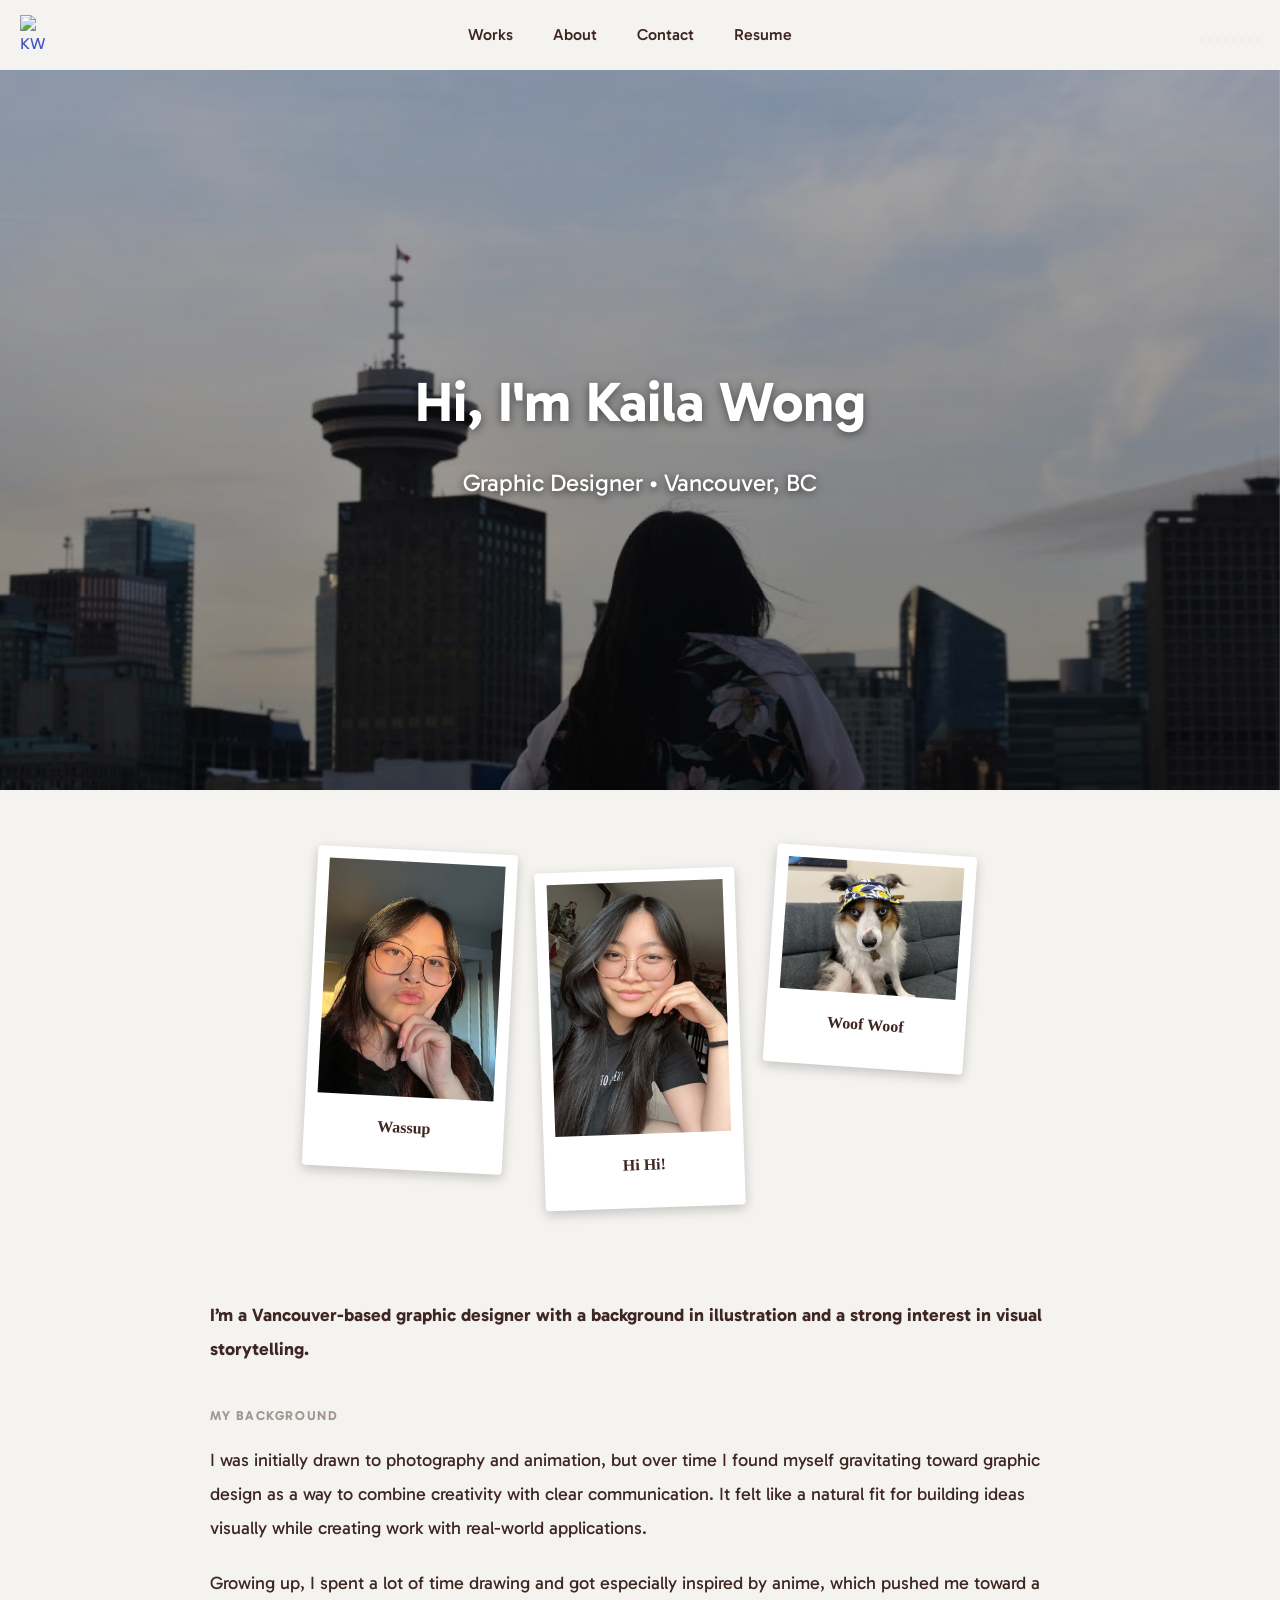
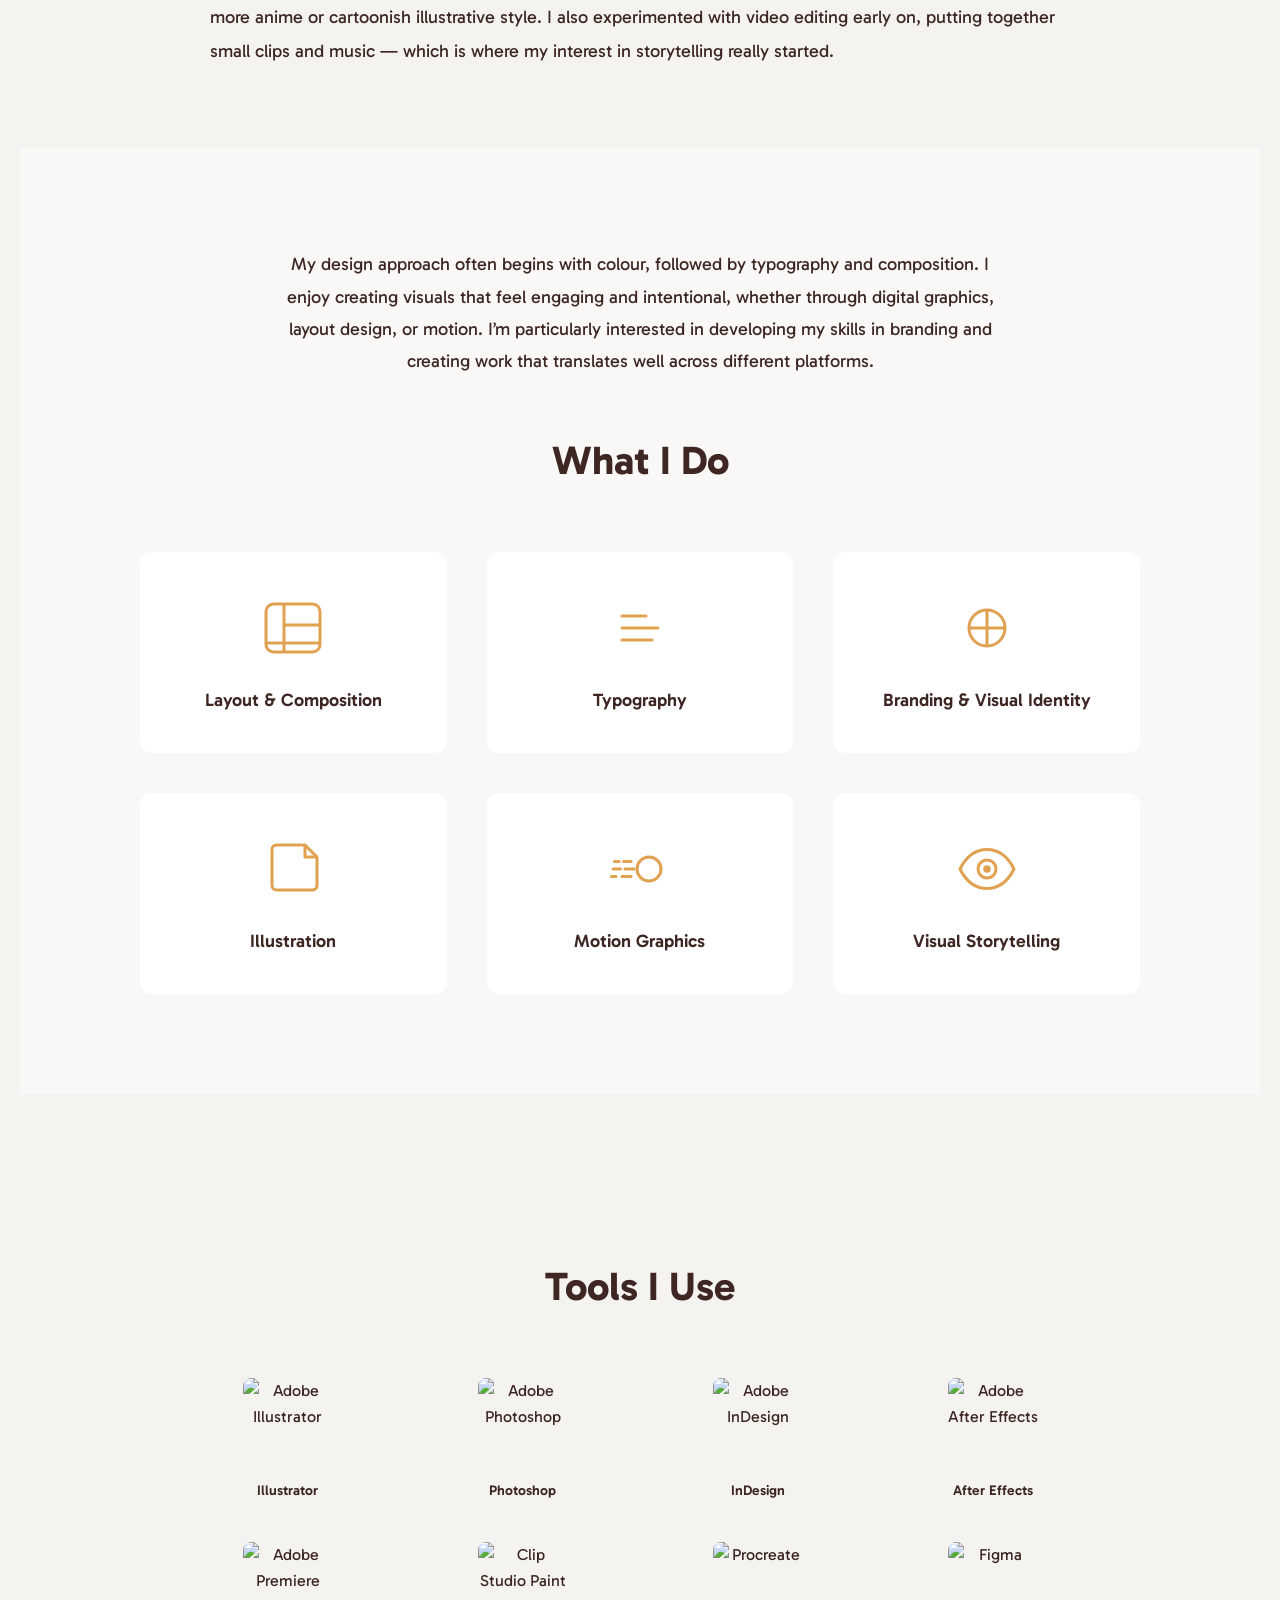
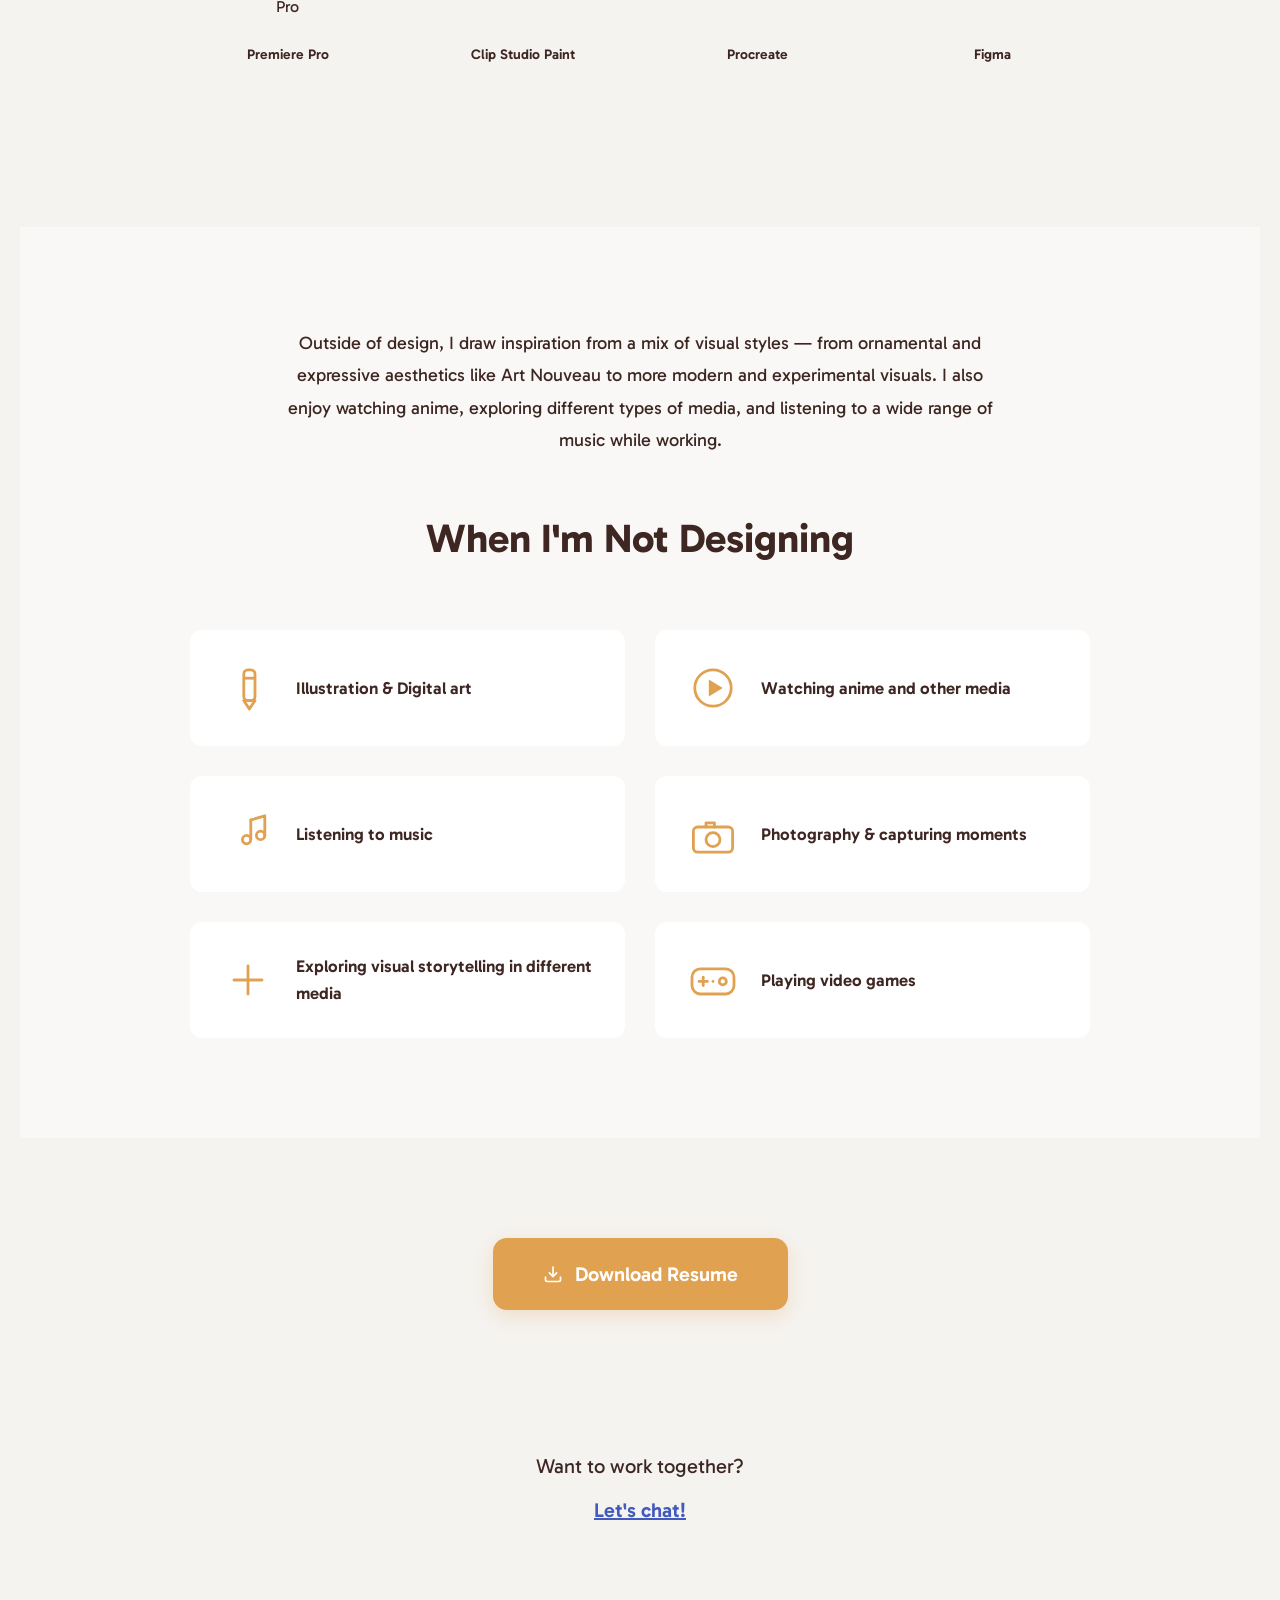
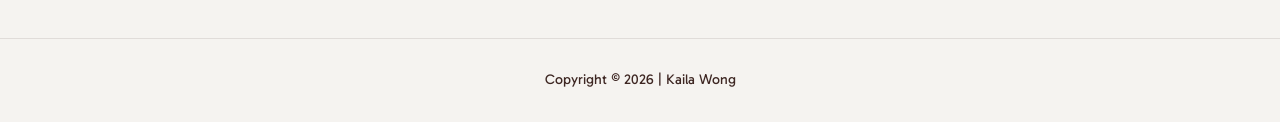
==== commit 32574fd0: "decluttered index and migrated stuff to about pt1" ====
--- a/about.html
+++ b/about.html
@@ -7,22 +7,34 @@
     <!-- Google Fonts -->
     <link rel="preconnect" href="https://fonts.googleapis.com">
     <link rel="preconnect" href="https://fonts.gstatic.com" crossorigin>
-    <link href="https://fonts.googleapis.com/css2?family=Gabarito:wght@400..900&display=swap" rel="stylesheet">
+    <link href="https://fonts.googleapis.com/css2?family=Crafty+Girls&family=Gabarito:wght@400..900&display=swap" rel="stylesheet">
     <!-- About Page Styles - Complete Standalone -->
     <link rel="stylesheet" href="css/about.css">
+    <link rel="stylesheet" href="css/theme.css">
+    <script src="js/theme.js"></script>
 </head>
 <body>
     <header class="header">
         <div class="container">
             <a href="index.html" class="logo">
-                <img src="images/logo/KW-PL-BrownWhite.svg" alt="KW" width="40" height="40">
+                <img src="images/logo/KW-PL-BrownGold.svg" alt="KW" width="40" height="40">
             </a>
             <nav class="nav-desktop">
-                <a href="index.html">Works</a>
+                <a href="works.html">Works</a>
                 <a href="about.html">About</a>
                 <a href="contact.html">Contact</a>
                 <a href="files/KailaWongResume.pdf" target="_blank">Resume</a>
             </nav>
+            <div class="theme-picker" aria-label="Colour theme">
+                <button class="theme-swatch" data-color-theme="default" title="Default"></button>
+                <button class="theme-swatch" data-color-theme="gold" title="Gold"></button>
+                <button class="theme-swatch" data-color-theme="blue" title="Blue"></button>
+                <button class="theme-swatch" data-color-theme="darkblue" title="Navy"></button>
+                <button class="theme-swatch" data-color-theme="lime" title="Lime"></button>
+                <button class="theme-swatch" data-color-theme="teal" title="Teal"></button>
+                <button class="theme-swatch" data-color-theme="orange" title="Orange"></button>
+                <button class="theme-swatch" data-color-theme="berry" title="Berry"></button>
+            </div>
             <button class="menu-toggle" aria-label="Menu">
                 <span></span>
                 <span></span>
@@ -46,23 +58,38 @@
             </div>
         </section>
 
+        <!-- POLAROIDS -->
+        <div class="about-polaroids">
+            <div class="polaroid polaroid-left">
+                <img src="images/misc/kw-pol1.jpg" alt="Kaila Wong" />
+                <p class="polaroid-caption">Wassup</p>
+            </div>
+            <div class="polaroid polaroid-mid">
+                <img src="images/misc/kw-pol2.jpg" alt="Kaila Wong" />
+                <p class="polaroid-caption">Hi Hi!</p>
+            </div>
+            <div class="polaroid polaroid-right">
+                <img src="images/misc/nila.jpg" alt="Dog" />
+                <p class="polaroid-caption">Woof Woof</p>
+            </div>
+        </div>
+
         <div class="container">
-            
+
             <!-- INTRO SECTION - Short and punchy -->
             <section class="about-intro">
                 <p class="intro-large">I’m a Vancouver-based graphic designer with a background in illustration and a strong interest in visual storytelling.</p>
-                
+
+                <h3 class="subsection-label">My Background</h3>
+
                 <p>I was initially drawn to photography and animation, but over time I found myself gravitating toward graphic design as a way to combine creativity with clear communication. It felt like a natural fit for building ideas visually while creating work with real-world applications.</p>
-                
+
                 <p>Growing up, I spent a lot of time drawing and got especially inspired by anime, which pushed me toward a more anime or cartoonish illustrative style. I also experimented with video editing early on, putting together small clips and music — which is where my interest in storytelling really started.</p>
-            
-                <p>My design approach often begins with colour, followed by typography and composition. I enjoy creating visuals that feel engaging and intentional, whether through digital graphics, layout design, or motion. I’m particularly interested in developing my skills in branding and creating work that translates well across different platforms.</p>
-
-                <p>Outside of design, I draw inspiration from a mix of visual styles — from ornamental and expressive aesthetics like Art Nouveau to more modern and experimental visuals. I also enjoy watching anime, exploring different types of media, and listening to a wide range of music while working.</p>
             </section>
 
             <!-- SKILLS GRID SECTION -->
             <section class="skills-section">
+                <p class="section-lead">My design approach often begins with colour, followed by typography and composition. I enjoy creating visuals that feel engaging and intentional, whether through digital graphics, layout design, or motion. I’m particularly interested in developing my skills in branding and creating work that translates well across different platforms.</p>
                 <h2 class="section-title">What I Do</h2>
                 
                 <div class="skills-grid">
@@ -220,6 +247,7 @@
 
             <!-- INTERESTS SECTION -->
             <section class="interests-section">
+                <p class="section-lead">Outside of design, I draw inspiration from a mix of visual styles — from ornamental and expressive aesthetics like Art Nouveau to more modern and experimental visuals. I also enjoy watching anime, exploring different types of media, and listening to a wide range of music while working.</p>
                 <h2 class="section-title">When I'm Not Designing</h2>
                 
                 <div class="interests-grid">
--- a/css/about.css
+++ b/css/about.css
@@ -74,7 +74,7 @@
    Header & Navigation
    ================================ */
 .header {
-    background-color: var(--color-header-bg);
+    background-color: var(--color-header-actual);
     padding: 15px 0;
     position: sticky;
     top: 0;
@@ -104,7 +104,7 @@
 }
 
 .nav-desktop a {
-    color: var(--color-text);
+    color: var(--color-nav-text);
     font-weight: 500;
     position: relative;
 }
@@ -116,7 +116,7 @@
     left: 0;
     width: 0;
     height: 2px;
-    background-color: var(--color-text);
+    background-color: var(--color-nav-text);
     transition: width 0.3s ease;
 }
 
@@ -138,7 +138,7 @@
 .menu-toggle span {
     width: 25px;
     height: 3px;
-    background-color: var(--color-text);
+    background-color: var(--color-nav-text);
     transition: all 0.3s ease;
 }
 
@@ -165,10 +165,14 @@
 }
 
 .hero-image-container img {
-    width: 100%;
-    height: 100%;
+    position: absolute;
+    top: -15%;
+    left: 0;
+    width: 100%;
+    height: 130%;
     object-fit: cover;
     object-position: center;
+    will-change: transform;
 }
 
 .hero-overlay {
@@ -214,6 +218,64 @@
 }
 
 /* ================================
+   Polaroids
+   ================================ */
+.about-polaroids {
+    display: flex;
+    justify-content: center;
+    align-items: flex-start;
+    gap: 20px;
+    padding: 50px 20px 20px;
+    flex-wrap: wrap;
+}
+
+.polaroid {
+    background-color: #ffffff;
+    padding: 12px;
+    padding-bottom: 30px;
+    box-shadow: 0 4px 12px rgba(0, 0, 0, 0.2);
+    border-radius: 4px;
+    width: 160px;
+    flex-shrink: 0;
+    transition: transform 0.3s ease;
+}
+
+.polaroid img {
+    width: 100%;
+    height: auto;
+    display: block;
+}
+
+.polaroid-caption {
+    text-align: center;
+    font-size: 16px;
+    font-weight: 600;
+    margin-top: 18px;
+    font-family: 'Crafty Girls', cursive;
+    color: var(--color-text);
+}
+
+.polaroid-left  { transform: rotate(3deg); }
+.polaroid-left:hover  { transform: rotate(5deg) translateY(-5px); }
+
+.polaroid-mid   { transform: rotate(-2deg); margin-top: 20px; }
+.polaroid-mid:hover   { transform: rotate(-4deg) translateY(-5px); }
+
+.polaroid-right { transform: rotate(4deg); }
+.polaroid-right:hover { transform: rotate(6deg) translateY(-5px); }
+
+@media (min-width: 768px) {
+    .about-polaroids {
+        gap: 30px;
+        padding: 60px 20px 10px;
+    }
+
+    .polaroid {
+        width: 200px;
+    }
+}
+
+/* ================================
    Intro Section
    ================================ */
 .about-intro {
@@ -239,6 +301,27 @@
 
 .about-intro p:last-child {
     margin-bottom: 0;
+}
+
+.subsection-label {
+    font-size: 13px;
+    font-weight: 700;
+    letter-spacing: 0.12em;
+    text-transform: uppercase;
+    color: var(--color-text);
+    opacity: 0.45;
+    margin-bottom: 16px;
+    margin-top: 40px;
+}
+
+.section-lead {
+    max-width: 760px;
+    margin: 0 auto 40px;
+    font-size: 16px;
+    line-height: 1.8;
+    color: var(--color-text);
+    text-align: center;
+    padding: 0 20px;
 }
 
 /* ================================
@@ -414,8 +497,8 @@
    ================================ */
 .resume-section {
     text-align: center;
-    padding: 60px 20px;
-    margin: 60px 0;
+    padding: 30px 20px;
+    margin: 30px 0;
 }
 
 .resume-btn {
@@ -651,6 +734,11 @@
         font-size: 18px;
         line-height: 1.9;
     }
+
+    .section-lead {
+        font-size: 18px;
+        margin-bottom: 50px;
+    }
     
     /* Section Titles */
     .section-title {
@@ -713,8 +801,8 @@
     
     /* Resume Button */
     .resume-section {
-        padding: 80px 20px;
-        margin: 80px 0;
+        padding: 40px 20px;
+        margin: 40px 0;
     }
     
     .resume-btn {
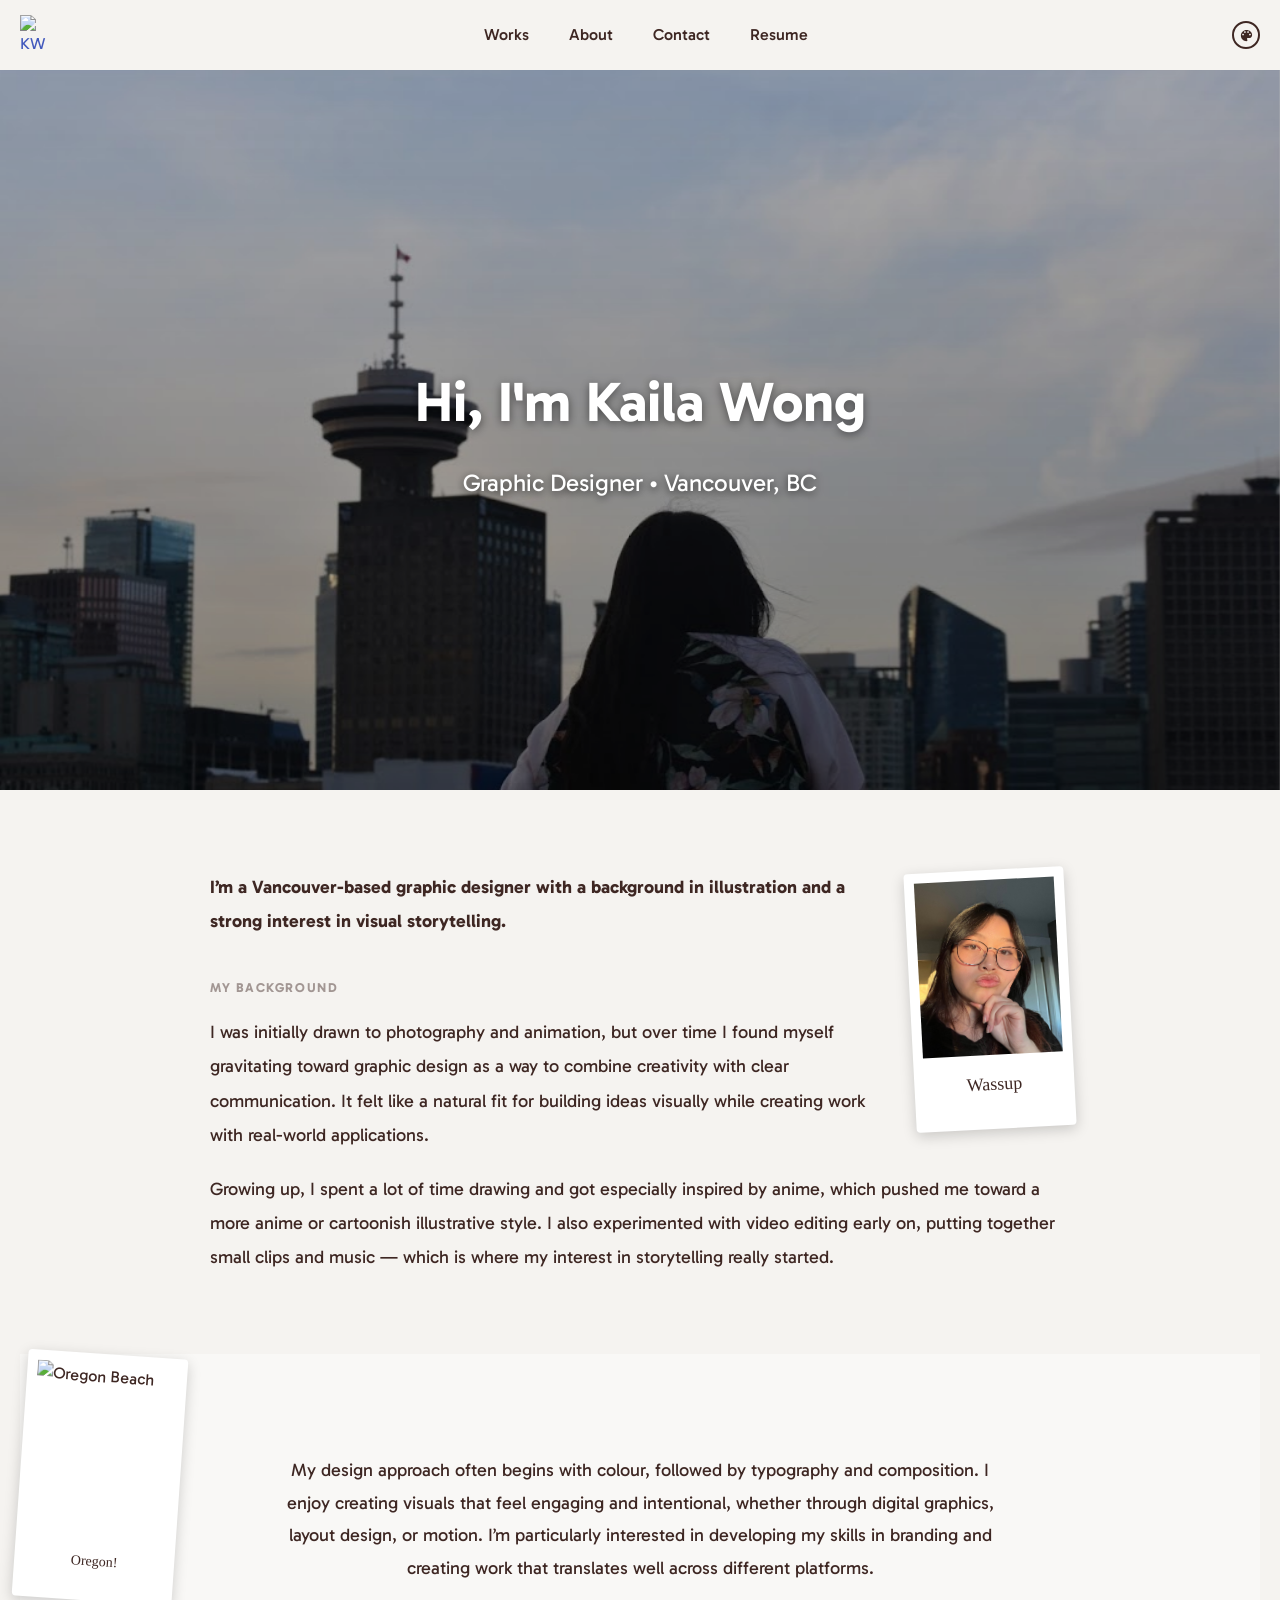
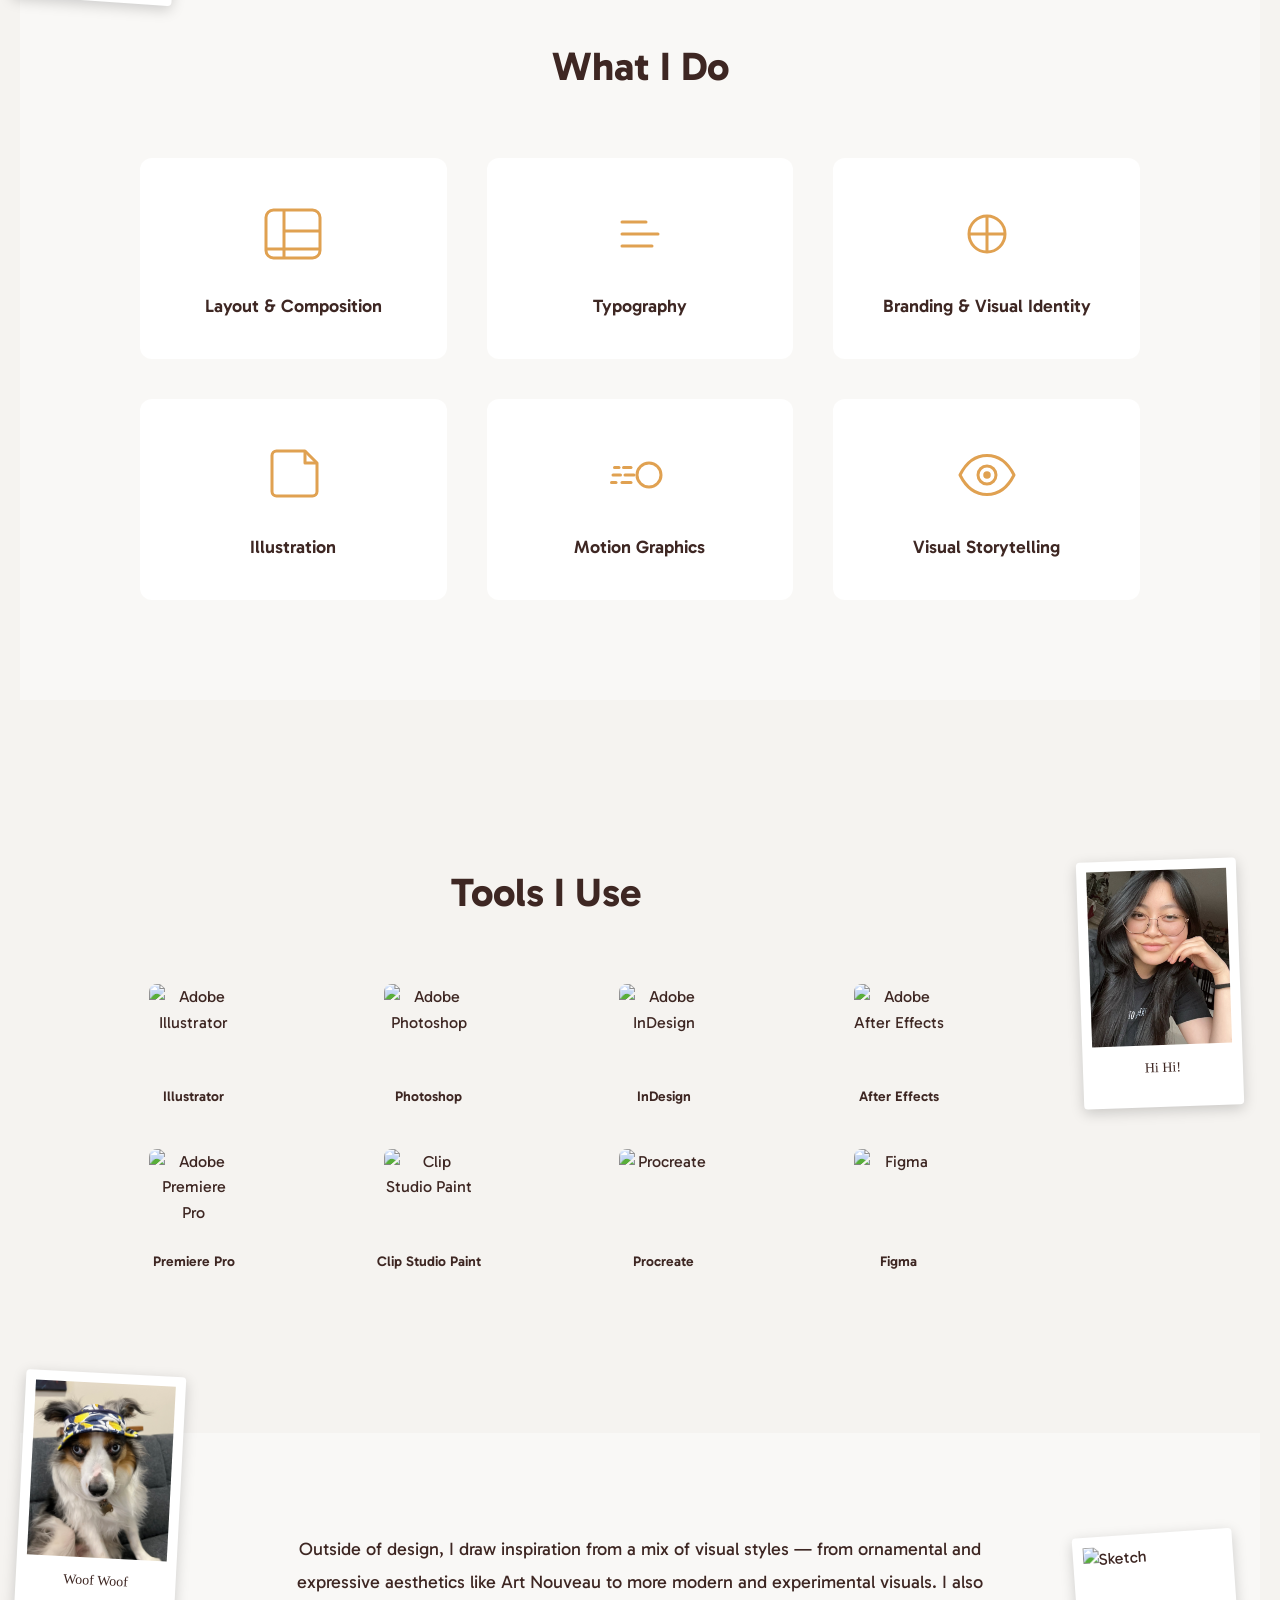
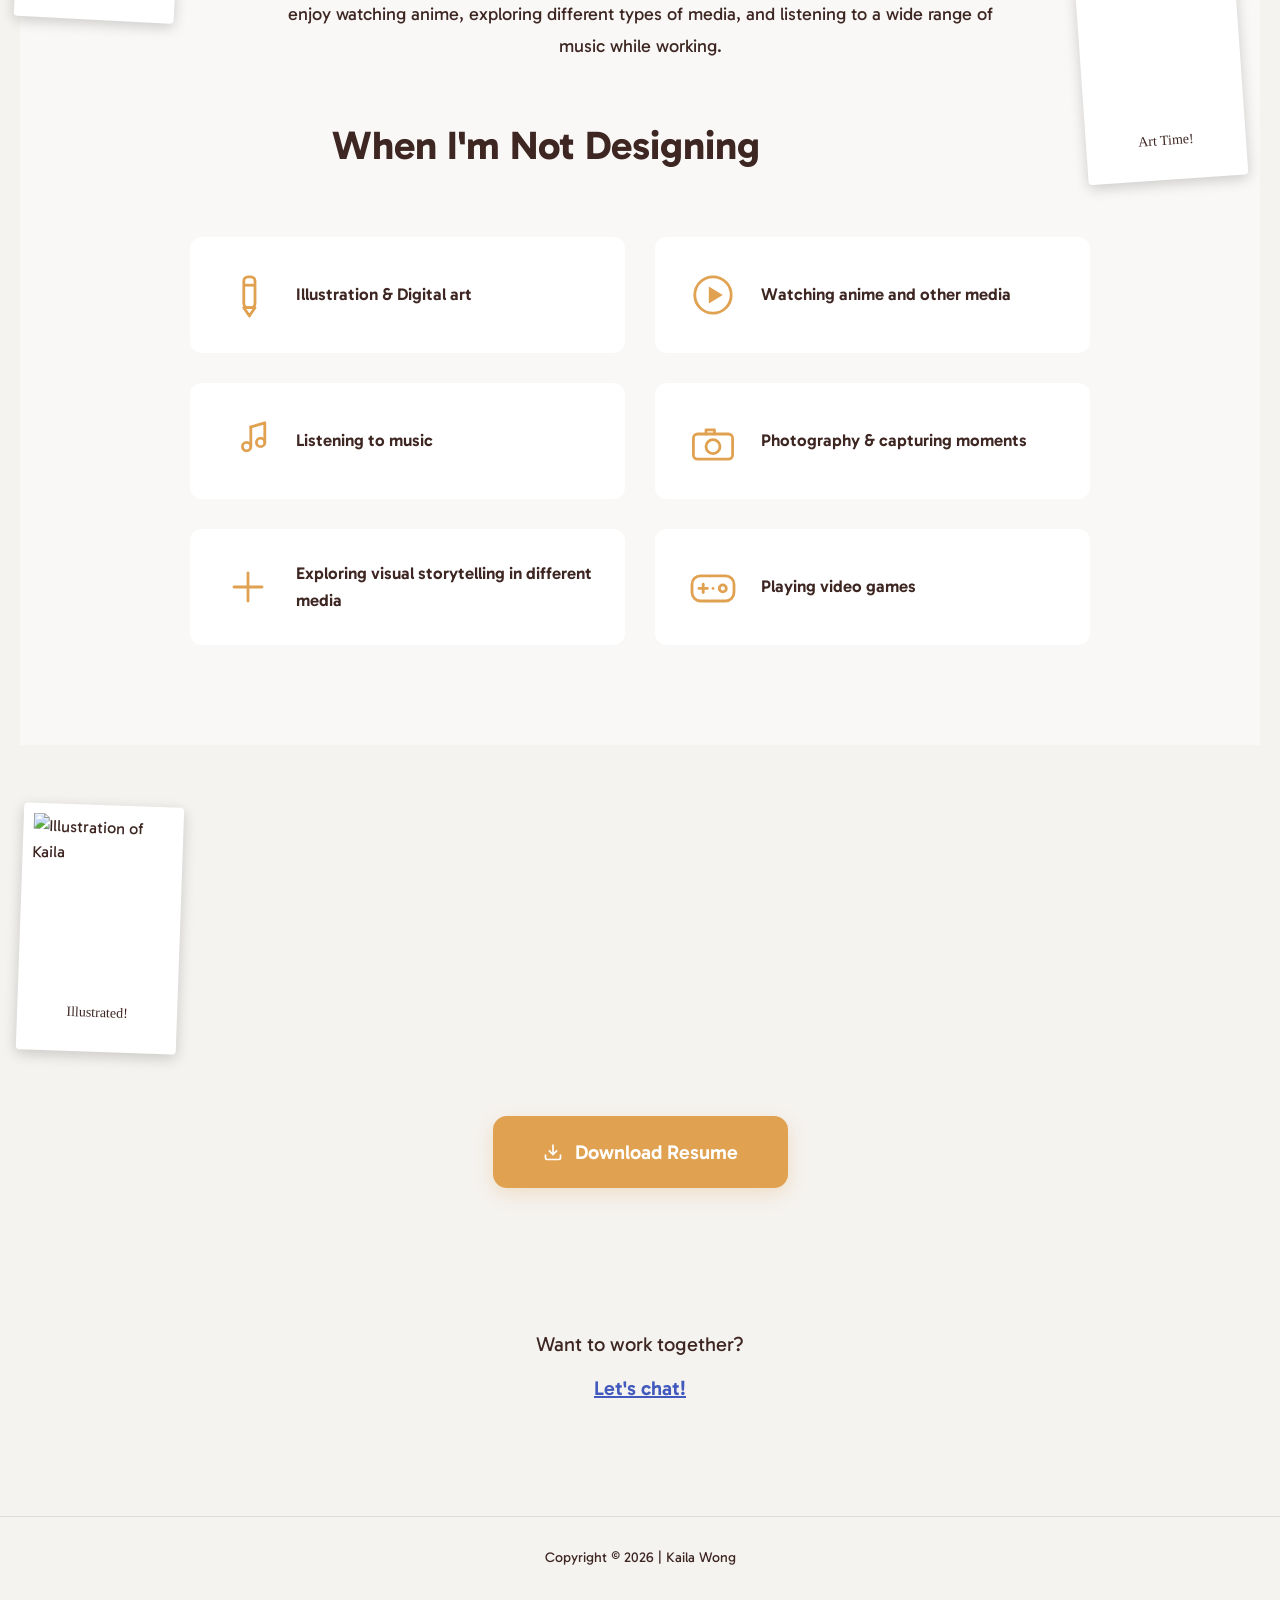
==== commit 8898c540: "about page polaroids added" ====
--- a/about.html
+++ b/about.html
@@ -58,26 +58,14 @@
             </div>
         </section>
 
-        <!-- POLAROIDS -->
-        <div class="about-polaroids">
-            <div class="polaroid polaroid-left">
-                <img src="images/misc/kw-pol1.jpg" alt="Kaila Wong" />
-                <p class="polaroid-caption">Wassup</p>
-            </div>
-            <div class="polaroid polaroid-mid">
-                <img src="images/misc/kw-pol2.jpg" alt="Kaila Wong" />
-                <p class="polaroid-caption">Hi Hi!</p>
-            </div>
-            <div class="polaroid polaroid-right">
-                <img src="images/misc/nila.jpg" alt="Dog" />
-                <p class="polaroid-caption">Woof Woof</p>
-            </div>
-        </div>
-
         <div class="container">
 
             <!-- INTRO SECTION - Short and punchy -->
             <section class="about-intro">
+                <div class="page-polaroid pol-right" style="--rot: -3">
+                    <img src="images/misc/kw-pol1.jpg" alt="Kaila Wong" />
+                    <p class="pol-caption">Wassup</p>
+                </div>
                 <p class="intro-large">I’m a Vancouver-based graphic designer with a background in illustration and a strong interest in visual storytelling.</p>
 
                 <h3 class="subsection-label">My Background</h3>
@@ -86,6 +74,11 @@
 
                 <p>Growing up, I spent a lot of time drawing and got especially inspired by anime, which pushed me toward a more anime or cartoonish illustrative style. I also experimented with video editing early on, putting together small clips and music — which is where my interest in storytelling really started.</p>
             </section>
+
+            <div class="page-polaroid pol-left" style="--rot: 4">
+                <img src="images/miscmisc/oregonbeach.jpg" alt="Oregon Beach" />
+                <p class="pol-caption">Oregon!</p>
+            </div>
 
             <!-- SKILLS GRID SECTION -->
             <section class="skills-section">
@@ -176,6 +169,10 @@
 
             <!-- SOFTWARE & TOOLS SECTION -->
             <section class="tools-section">
+                <div class="page-polaroid pol-right" style="--rot: -2">
+                    <img src="images/misc/kw-pol2.jpg" alt="Kaila Wong" />
+                    <p class="pol-caption">Hi Hi!</p>
+                </div>
                 <h2 class="section-title">Tools I Use</h2>
                 
                 <div class="tools-grid">
@@ -245,8 +242,17 @@
                 </div>
             </section>
 
+            <div class="page-polaroid pol-left" style="--rot: 3">
+                <img src="images/misc/nila.jpg" alt="Dog" />
+                <p class="pol-caption">Woof Woof</p>
+            </div>
+
             <!-- INTERESTS SECTION -->
             <section class="interests-section">
+                <div class="page-polaroid pol-right" style="--rot: -4">
+                    <img src="images/miscmisc/sketch.JPG" alt="Sketch" />
+                    <p class="pol-caption">Art Time!</p>
+                </div>
                 <p class="section-lead">Outside of design, I draw inspiration from a mix of visual styles — from ornamental and expressive aesthetics like Art Nouveau to more modern and experimental visuals. I also enjoy watching anime, exploring different types of media, and listening to a wide range of music while working.</p>
                 <h2 class="section-title">When I'm Not Designing</h2>
                 
@@ -332,6 +338,11 @@
                 </div>
             </section>
 
+            <div class="page-polaroid pol-left" style="--rot: 2">
+                <img src="images/miscmisc/IRL_Redraw.png" alt="Illustration of Kaila" />
+                <p class="pol-caption">Illustrated!</p>
+            </div>
+
             <!-- Resume Download Button -->
             <section class="resume-section">
                 <a href="files/KailaWongResume.pdf" download class="resume-btn">
--- a/css/about.css
+++ b/css/about.css
@@ -218,60 +218,67 @@
 }
 
 /* ================================
-   Polaroids
-   ================================ */
-.about-polaroids {
-    display: flex;
-    justify-content: center;
-    align-items: flex-start;
-    gap: 20px;
-    padding: 50px 20px 20px;
-    flex-wrap: wrap;
-}
-
-.polaroid {
-    background-color: #ffffff;
-    padding: 12px;
-    padding-bottom: 30px;
-    box-shadow: 0 4px 12px rgba(0, 0, 0, 0.2);
+   Scattered Polaroids
+   ================================ */
+@keyframes polaroid-wiggle {
+    0%   { transform: rotate(calc(var(--rot, 0) * 1deg)) scale(1); }
+    20%  { transform: rotate(calc((var(--rot, 0) + 7) * 1deg)) scale(1.04); }
+    45%  { transform: rotate(calc((var(--rot, 0) - 5) * 1deg)) scale(1.04); }
+    65%  { transform: rotate(calc((var(--rot, 0) + 4) * 1deg)) scale(1.02); }
+    80%  { transform: rotate(calc((var(--rot, 0) - 2) * 1deg)) scale(1.01); }
+    100% { transform: rotate(calc(var(--rot, 0) * 1deg)) scale(1); }
+}
+
+.page-polaroid {
+    display: none;
+    background: #ffffff;
+    padding: 10px 10px 28px;
+    box-shadow: 0 4px 14px rgba(0, 0, 0, 0.18);
     border-radius: 4px;
     width: 160px;
-    flex-shrink: 0;
-    transition: transform 0.3s ease;
-}
-
-.polaroid img {
-    width: 100%;
-    height: auto;
+    transform: rotate(calc(var(--rot, 0) * 1deg));
+    transition: transform 0.3s ease, box-shadow 0.3s ease;
+}
+
+.page-polaroid img {
+    width: 100%;
+    height: 175px;
+    object-fit: cover;
     display: block;
 }
 
-.polaroid-caption {
+.pol-caption {
+    font-family: 'Crafty Girls', cursive;
+    font-size: 14px;
     text-align: center;
-    font-size: 16px;
-    font-weight: 600;
-    margin-top: 18px;
-    font-family: 'Crafty Girls', cursive;
-    color: var(--color-text);
-}
-
-.polaroid-left  { transform: rotate(3deg); }
-.polaroid-left:hover  { transform: rotate(5deg) translateY(-5px); }
-
-.polaroid-mid   { transform: rotate(-2deg); margin-top: 20px; }
-.polaroid-mid:hover   { transform: rotate(-4deg) translateY(-5px); }
-
-.polaroid-right { transform: rotate(4deg); }
-.polaroid-right:hover { transform: rotate(6deg) translateY(-5px); }
-
-@media (min-width: 768px) {
-    .about-polaroids {
-        gap: 30px;
-        padding: 60px 20px 10px;
-    }
-
-    .polaroid {
-        width: 200px;
+    margin-top: 12px;
+    color: var(--color-text);
+}
+
+.page-polaroid:hover {
+    transform: rotate(calc(var(--rot, 0) * 1deg)) scale(1.06) translateY(-5px);
+    box-shadow: 0 12px 28px rgba(0, 0, 0, 0.25);
+}
+
+.page-polaroid.wiggling {
+    animation: polaroid-wiggle 0.65s ease-in-out;
+}
+
+@media (min-width: 1024px) {
+    .page-polaroid {
+        display: block;
+    }
+
+    .page-polaroid.pol-right {
+        float: right;
+        clear: right;
+        margin: 0 0 24px 28px;
+    }
+
+    .page-polaroid.pol-left {
+        float: left;
+        clear: left;
+        margin: 0 28px 24px 0;
     }
 }
 
@@ -499,6 +506,7 @@
     text-align: center;
     padding: 30px 20px;
     margin: 30px 0;
+    clear: both;
 }
 
 .resume-btn {
--- a/css/theme.css
+++ b/css/theme.css
@@ -0,0 +1,157 @@
+/* ================================
+   Color Theme System
+   ================================ */
+
+/* Default: cream/white header, dark nav text */
+:root {
+    --color-header-actual: #f5f3f0;
+    --color-nav-text: #3E2723;
+    --color-header-border: rgba(44, 24, 16, 0.1);
+}
+
+/* Theme overrides — html[attr] specificity beats :root */
+html[data-color-theme="default"] {
+    --color-header-actual: #f5f3f0;
+    --color-nav-text: #3E2723;
+    --color-header-border: rgba(44, 24, 16, 0.1);
+}
+
+html[data-color-theme="gold"] {
+    --color-header-actual: #E0A151;
+    --color-nav-text: #ffffff;
+    --color-header-border: transparent;
+}
+
+html[data-color-theme="blue"] {
+    --color-header-actual: #4259BD;
+    --color-nav-text: #ffffff;
+    --color-header-border: transparent;
+}
+
+html[data-color-theme="darkblue"] {
+    --color-header-actual: #263A84;
+    --color-nav-text: #ffffff;
+    --color-header-border: transparent;
+}
+
+html[data-color-theme="lime"] {
+    --color-header-actual: #B0CB37;
+    --color-nav-text: #3E2723;
+    --color-header-border: transparent;
+}
+
+html[data-color-theme="teal"] {
+    --color-header-actual: #7ea4ab;
+    --color-nav-text: #ffffff;
+    --color-header-border: transparent;
+}
+
+html[data-color-theme="orange"] {
+    --color-header-actual: #e07431;
+    --color-nav-text: #ffffff;
+    --color-header-border: transparent;
+}
+
+html[data-color-theme="berry"] {
+    --color-header-actual: #A8454F;
+    --color-nav-text: #ffffff;
+    --color-header-border: transparent;
+}
+
+/* ================================
+   Theme Picker UI — Compact Dropdown
+   ================================ */
+
+/* Trigger button */
+.theme-picker {
+    position: relative;
+}
+
+.theme-picker-trigger {
+    width: 28px;
+    height: 28px;
+    border-radius: 50%;
+    background: none;
+    border: 2px solid var(--color-nav-text);
+    color: var(--color-nav-text);
+    cursor: pointer;
+    display: flex;
+    align-items: center;
+    justify-content: center;
+    padding: 0;
+    transition: transform 0.2s ease, opacity 0.2s ease;
+}
+
+.theme-picker-trigger:hover {
+    transform: scale(1.15);
+    opacity: 0.8;
+}
+
+/* Dropdown panel */
+.theme-dropdown {
+    position: absolute;
+    top: calc(100% + 12px);
+    right: 0;
+    background: #ffffff;
+    border-radius: 30px;
+    padding: 8px 12px;
+    display: flex;
+    gap: 8px;
+    align-items: center;
+    box-shadow: 0 4px 20px rgba(0, 0, 0, 0.15);
+    opacity: 0;
+    pointer-events: none;
+    transform: translateY(-6px);
+    transition: opacity 0.2s ease, transform 0.2s ease;
+    z-index: 200;
+    white-space: nowrap;
+}
+
+/* Show on hover or keyboard focus */
+.theme-picker:hover .theme-dropdown,
+.theme-picker:focus-within .theme-dropdown {
+    opacity: 1;
+    pointer-events: auto;
+    transform: translateY(0);
+}
+
+/* Swatches inside dropdown */
+.theme-swatch {
+    width: 18px;
+    height: 18px;
+    border-radius: 50%;
+    border: 2px solid transparent;
+    cursor: pointer;
+    padding: 0;
+    background-clip: padding-box;
+    transition: transform 0.15s ease, border-color 0.15s ease;
+}
+
+.theme-swatch:hover {
+    transform: scale(1.25);
+}
+
+.theme-swatch.active {
+    border-color: #3E2723;
+    transform: scale(1.15);
+}
+
+/* Swatch dot colours */
+.theme-swatch[data-color-theme="default"] { background: #f5f3f0; box-shadow: inset 0 0 0 1px #bbb; }
+.theme-swatch[data-color-theme="gold"]     { background: #E0A151; }
+.theme-swatch[data-color-theme="blue"]     { background: #4259BD; }
+.theme-swatch[data-color-theme="darkblue"] { background: #263A84; }
+.theme-swatch[data-color-theme="lime"]     { background: #B0CB37; }
+.theme-swatch[data-color-theme="teal"]     { background: #7ea4ab; }
+.theme-swatch[data-color-theme="orange"]   { background: #e07431; }
+.theme-swatch[data-color-theme="berry"]    { background: #A8454F; }
+
+/* ================================
+   Nav centering (applied globally via theme.css)
+   ================================ */
+@media (min-width: 768px) {
+    .nav-desktop {
+        flex: 1;
+        justify-content: center;
+    }
+}
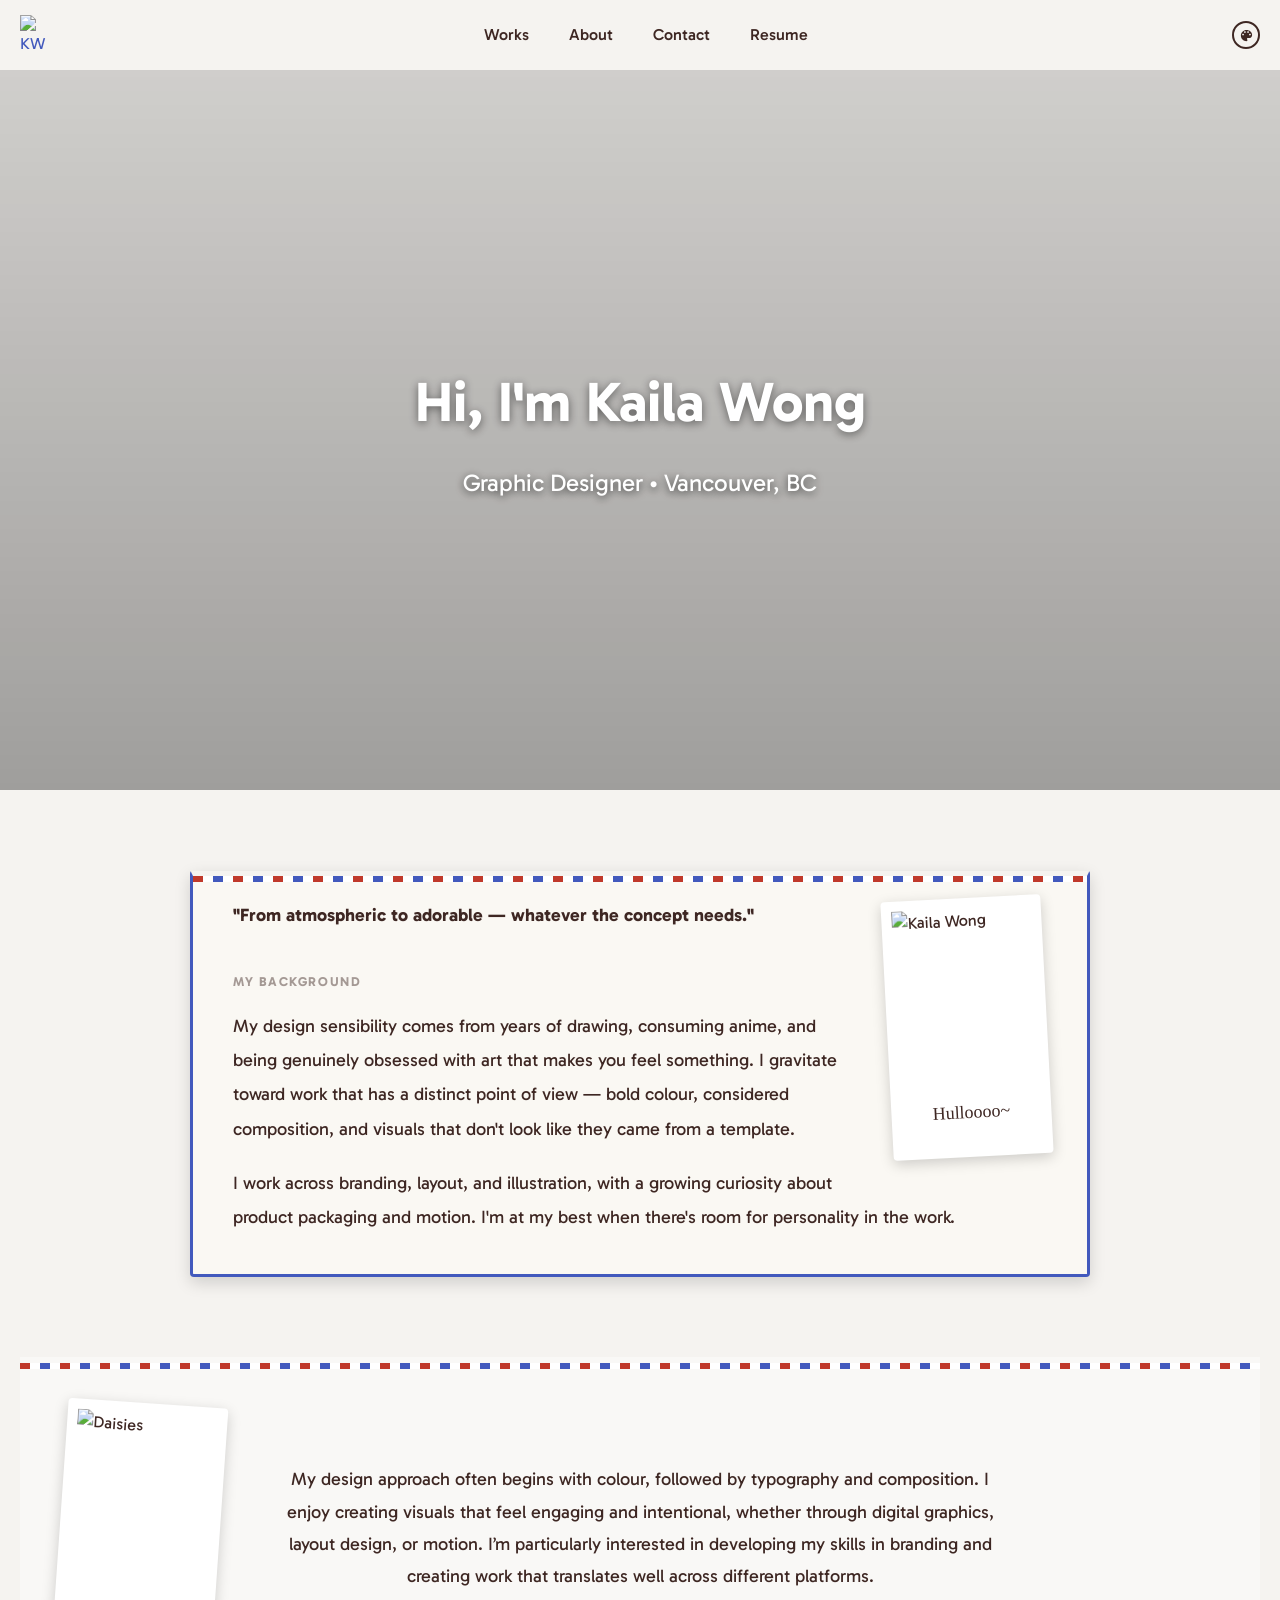
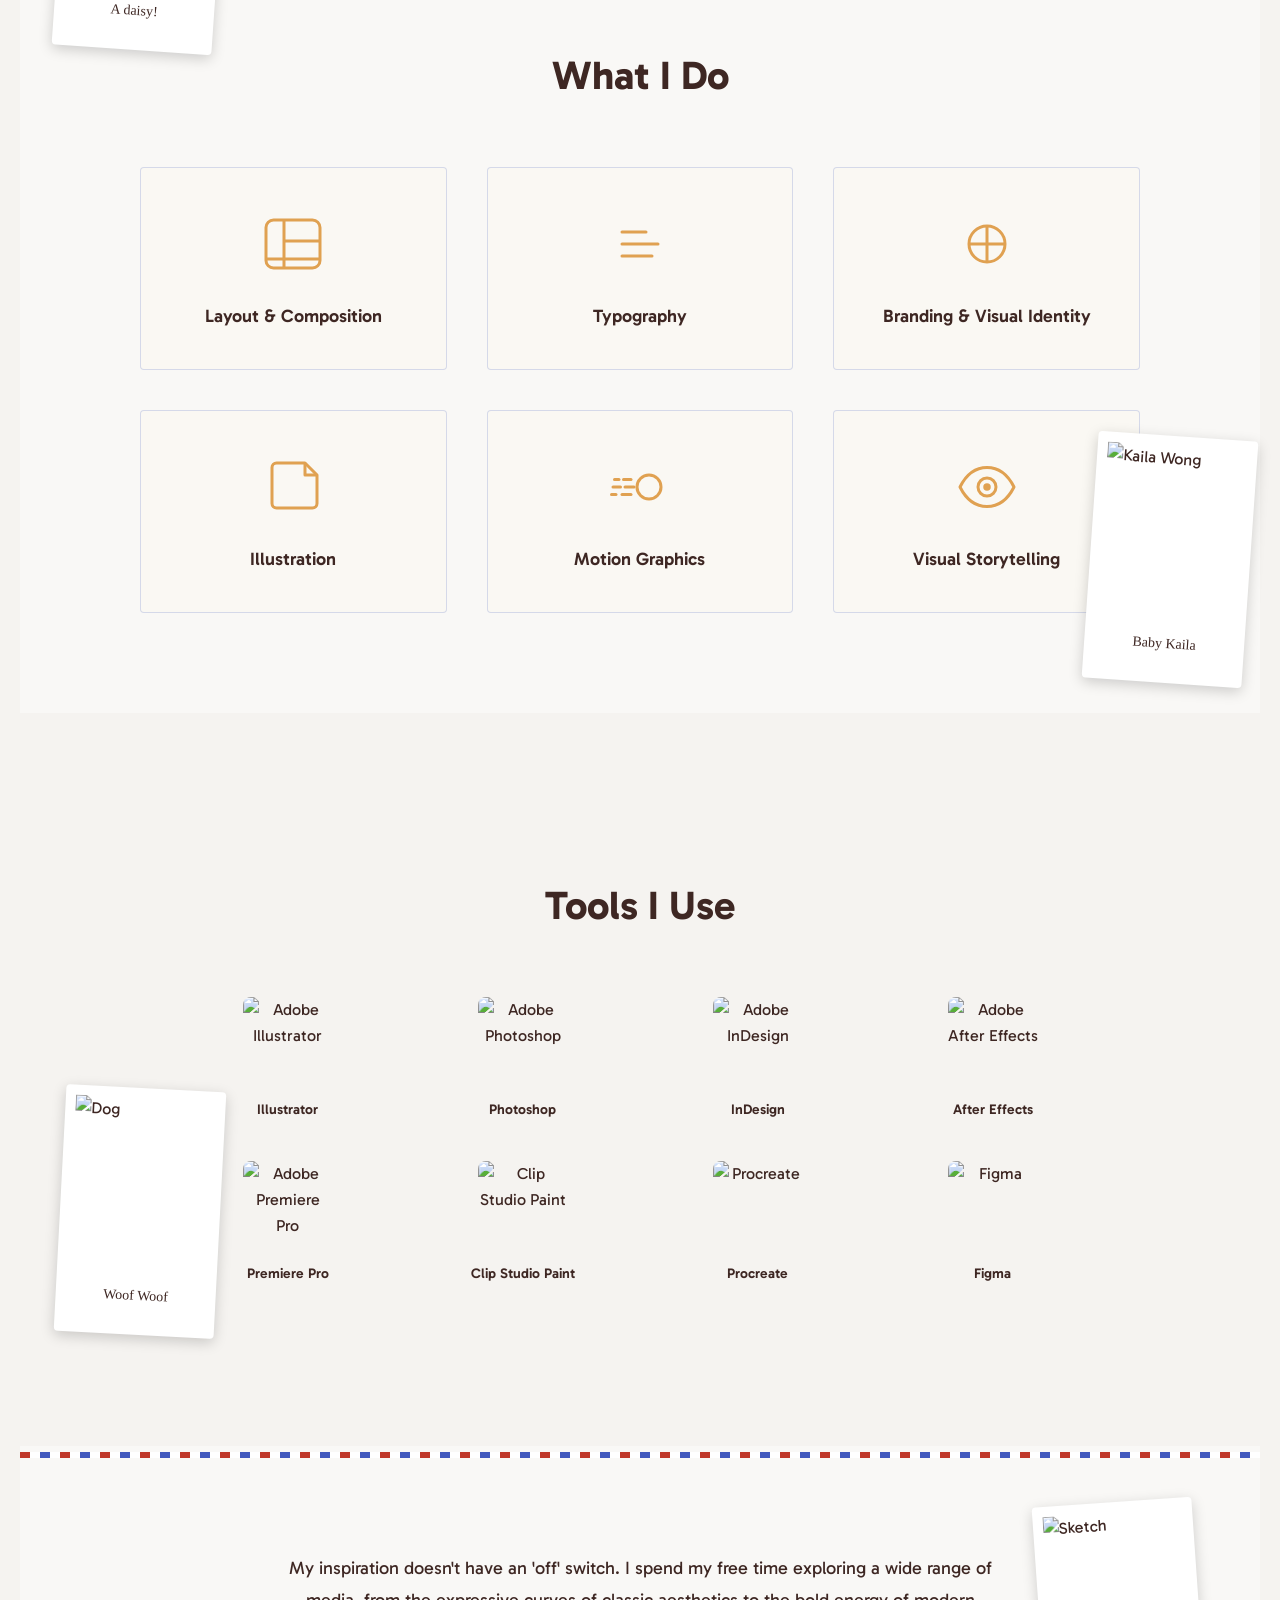
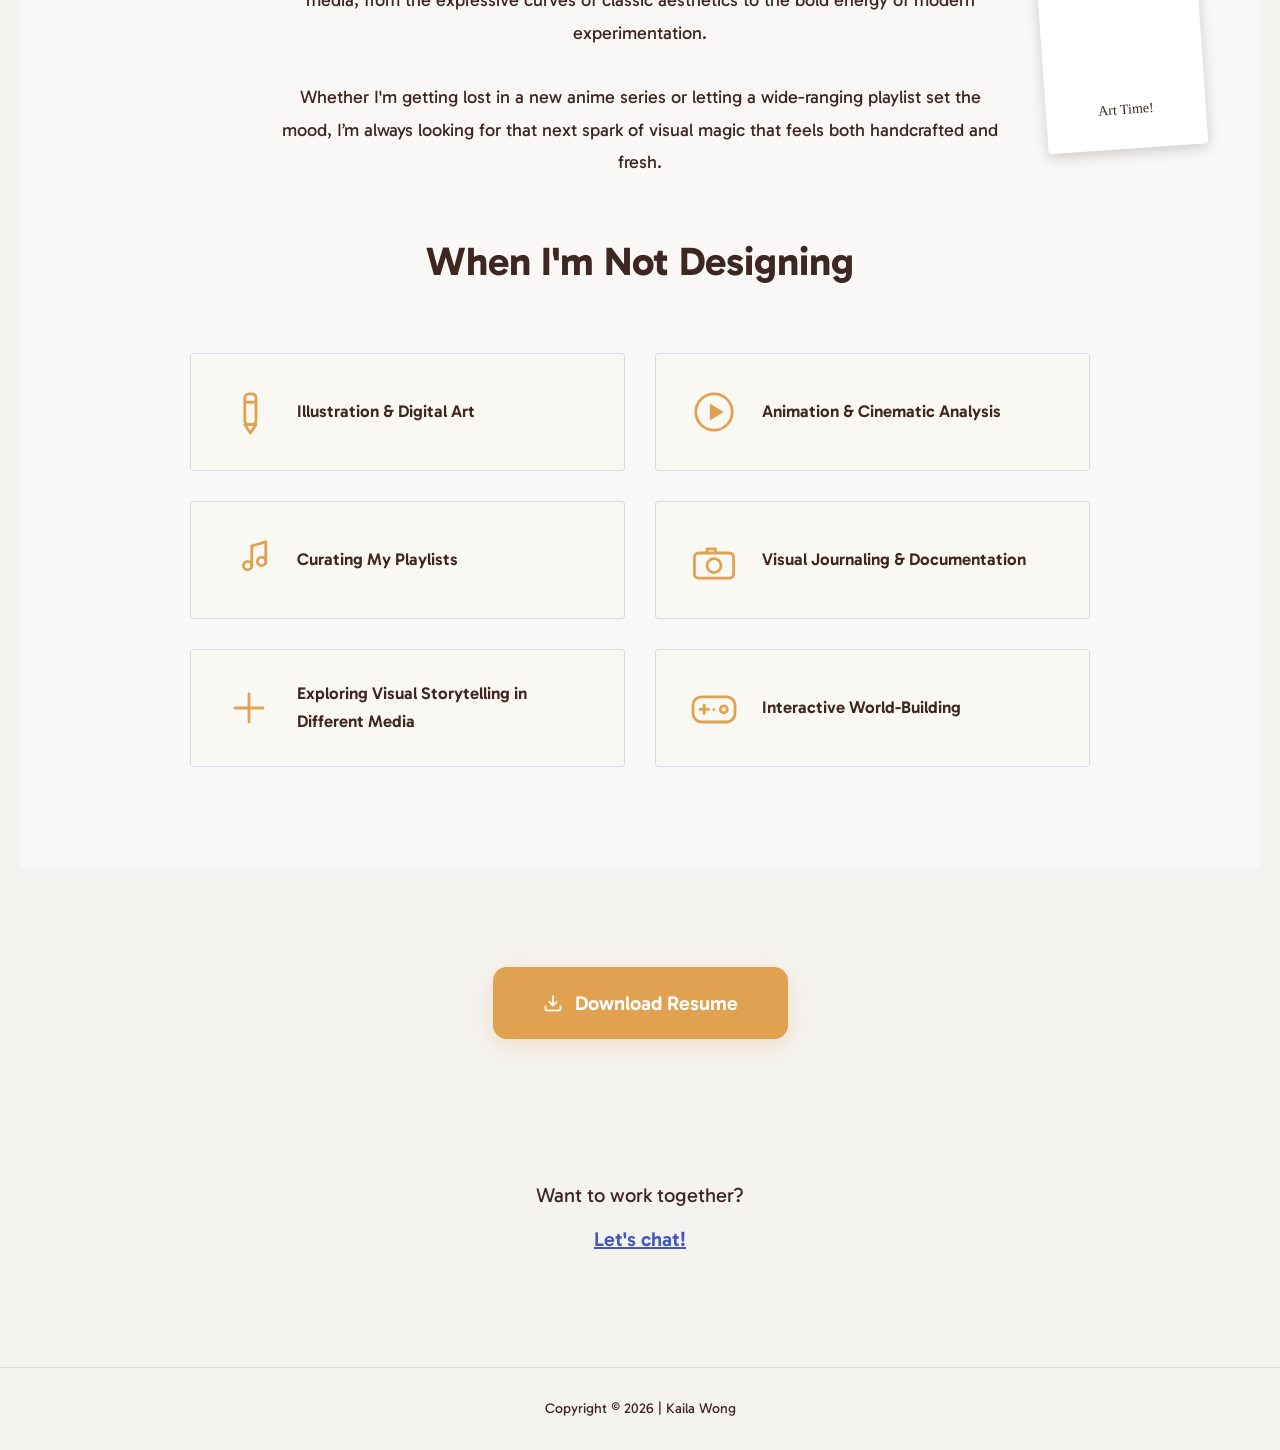
==== commit e7540fc2: "logofolio & index + about rewrite" ====
--- a/about.html
+++ b/about.html
@@ -3,7 +3,9 @@
 <head>
     <meta charset="UTF-8">
     <meta name="viewport" content="width=device-width, initial-scale=1.0">
+    <meta name="description" content="About Kaila Wong — graphic designer, illustrator, and motion artist. Learn about her background, skills, and the tools she uses.">
     <title>About | Kaila Wong</title>
+    <link rel="icon" type="image/svg+xml" href="images/logo/KW-PL-BrownWhite.svg">
     <!-- Google Fonts -->
     <link rel="preconnect" href="https://fonts.googleapis.com">
     <link rel="preconnect" href="https://fonts.gstatic.com" crossorigin>
@@ -14,6 +16,7 @@
     <script src="js/theme.js"></script>
 </head>
 <body>
+    <a href="#main-content" class="skip-to-content">Skip to main content</a>
     <header class="header">
         <div class="container">
             <a href="index.html" class="logo">
@@ -43,12 +46,12 @@
         </div>
     </header>
 
-    <main class="about-page-new">
+    <main id="main-content" class="about-page-new">
         
         <!-- HERO SECTION - Full-width image with overlay -->
         <section class="about-hero">
             <div class="hero-image-container">
-                <img src="images/misc/KWBACK.JPG" alt="Kaila Wong" />
+                <img src="images/misc/KWBACK.webp" alt="Kaila Wong" width="6000" height="4000"/>
                 <div class="hero-overlay">
                     <div class="hero-text">
                         <h1>Hi, I'm Kaila Wong</h1>
@@ -63,25 +66,24 @@
             <!-- INTRO SECTION - Short and punchy -->
             <section class="about-intro">
                 <div class="page-polaroid pol-right" style="--rot: -3">
-                    <img src="images/misc/kw-pol1.jpg" alt="Kaila Wong" />
-                    <p class="pol-caption">Wassup</p>
-                </div>
-                <p class="intro-large">I’m a Vancouver-based graphic designer with a background in illustration and a strong interest in visual storytelling.</p>
+                    <img src="images/misc/SummerKW.webp" loading="lazy" alt="Kaila Wong" width="2316" height="3088"/>
+                    <p class="pol-caption">Hulloooo~</p>
+                </div>
+                <p class="intro-large">"From atmospheric to adorable — whatever the concept needs."</p>
 
                 <h3 class="subsection-label">My Background</h3>
 
-                <p>I was initially drawn to photography and animation, but over time I found myself gravitating toward graphic design as a way to combine creativity with clear communication. It felt like a natural fit for building ideas visually while creating work with real-world applications.</p>
-
-                <p>Growing up, I spent a lot of time drawing and got especially inspired by anime, which pushed me toward a more anime or cartoonish illustrative style. I also experimented with video editing early on, putting together small clips and music — which is where my interest in storytelling really started.</p>
-            </section>
-
-            <div class="page-polaroid pol-left" style="--rot: 4">
-                <img src="images/miscmisc/oregonbeach.jpg" alt="Oregon Beach" />
-                <p class="pol-caption">Oregon!</p>
-            </div>
+                <p>My design sensibility comes from years of drawing, consuming anime, and being genuinely obsessed with art that makes you feel something. I gravitate toward work that has a distinct point of view — bold colour, considered composition, and visuals that don't look like they came from a template.</p>
+
+                <p>I work across branding, layout, and illustration, with a growing curiosity about product packaging and motion. I'm at my best when there's room for personality in the work.</p>
+            </section>
 
             <!-- SKILLS GRID SECTION -->
             <section class="skills-section">
+                <div class="page-polaroid pol-overlap" style="--rot: 4; --tilt: -6; top: 40px; left: 40px;">
+                    <img src="images/misc/daisy.webp" loading="lazy" alt="Daisies" width="3024" height="4032"/>
+                    <p class="pol-caption">A daisy!</p>
+                </div>
                 <p class="section-lead">My design approach often begins with colour, followed by typography and composition. I enjoy creating visuals that feel engaging and intentional, whether through digital graphics, layout design, or motion. I’m particularly interested in developing my skills in branding and creating work that translates well across different platforms.</p>
                 <h2 class="section-title">What I Do</h2>
                 
@@ -165,21 +167,21 @@
                         <h3>Visual Storytelling</h3>
                     </div>
                 </div>
+                <div class="page-polaroid pol-overlap" style="--rot: 4; --tilt: 6; bottom: 30px; right: 10px;">
+                    <img src="images/misc/KWBB.webp" loading="lazy" alt="Kaila Wong" width="750" height="783"/>
+                    <p class="pol-caption">Baby Kaila</p>
+                </div>
             </section>
 
             <!-- SOFTWARE & TOOLS SECTION -->
             <section class="tools-section">
-                <div class="page-polaroid pol-right" style="--rot: -2">
-                    <img src="images/misc/kw-pol2.jpg" alt="Kaila Wong" />
-                    <p class="pol-caption">Hi Hi!</p>
-                </div>
                 <h2 class="section-title">Tools I Use</h2>
                 
                 <div class="tools-grid">
                     <!-- Adobe Illustrator -->
                     <div class="tool-item">
                         <div class="tool-icon-img">
-                            <img src="images/about-logo/250px-Adobe_Illustrator_CC_icon.svg.png" alt="Adobe Illustrator" />
+                            <img src="images/about-logo/250px-Adobe_Illustrator_CC_icon.svg.webp" loading="lazy" alt="Adobe Illustrator" width="250" height="250"/>
                         </div>
                         <p class="tool-name">Illustrator</p>
                     </div>
@@ -187,7 +189,7 @@
                     <!-- Adobe Photoshop -->
                     <div class="tool-item">
                         <div class="tool-icon-img">
-                            <img src="images/about-logo/250px-Adobe_Photoshop_CC_icon.svg.png" alt="Adobe Photoshop" />
+                            <img src="images/about-logo/250px-Adobe_Photoshop_CC_icon.svg.webp" loading="lazy" alt="Adobe Photoshop" width="250" height="250"/>
                         </div>
                         <p class="tool-name">Photoshop</p>
                     </div>
@@ -195,7 +197,7 @@
                     <!-- Adobe InDesign -->
                     <div class="tool-item">
                         <div class="tool-icon-img">
-                            <img src="images/about-logo/250px-Adobe_Indesign_CC_2026_icon.svg.png" alt="Adobe InDesign" />
+                            <img src="images/about-logo/250px-Adobe_Indesign_CC_2026_icon.svg.webp" loading="lazy" alt="Adobe InDesign" width="250" height="250"/>
                         </div>
                         <p class="tool-name">InDesign</p>
                     </div>
@@ -203,7 +205,7 @@
                     <!-- Adobe After Effects -->
                     <div class="tool-item">
                         <div class="tool-icon-img">
-                            <img src="images/about-logo/250px-Adobe_After_Effects_CC_2026_icon.svg.png" alt="Adobe After Effects" />
+                            <img src="images/about-logo/250px-Adobe_After_Effects_CC_2026_icon.svg.webp" loading="lazy" alt="Adobe After Effects" width="250" height="250"/>
                         </div>
                         <p class="tool-name">After Effects</p>
                     </div>
@@ -211,7 +213,7 @@
                     <!-- Adobe Premiere Pro -->
                     <div class="tool-item">
                         <div class="tool-icon-img">
-                            <img src="images/about-logo/250px-Adobe_Premiere_Pro_CC_2026_icon.svg.png" alt="Adobe Premiere Pro" />
+                            <img src="images/about-logo/250px-Adobe_Premiere_Pro_CC_2026_icon.svg.webp" loading="lazy" alt="Adobe Premiere Pro" width="250" height="250"/>
                         </div>
                         <p class="tool-name">Premiere Pro</p>
                     </div>
@@ -219,7 +221,7 @@
                     <!-- Clip Studio Paint -->
                     <div class="tool-item">
                         <div class="tool-icon-img">
-                            <img src="images/about-logo/250px-Clipstudiopaint_app_logo.png" alt="Clip Studio Paint" />
+                            <img src="images/about-logo/250px-Clipstudiopaint_app_logo.webp" loading="lazy" alt="Clip Studio Paint" width="250" height="250"/>
                         </div>
                         <p class="tool-name">Clip Studio Paint</p>
                     </div>
@@ -227,7 +229,7 @@
                     <!-- Procreate -->
                     <div class="tool-item">
                         <div class="tool-icon-img">
-                            <img src="images/about-logo/Procreate_logo.png" alt="Procreate" />
+                            <img src="images/about-logo/Procreate_logo.webp" loading="lazy" alt="Procreate" width="250" height="250"/>
                         </div>
                         <p class="tool-name">Procreate</p>
                     </div>
@@ -235,25 +237,26 @@
                     <!-- Figma -->
                     <div class="tool-item">
                         <div class="tool-icon-img">
-                            <img src="images/about-logo/250px-Figma.svg.png" alt="Figma" />
+                            <img src="images/about-logo/250px-Figma.svg.webp" loading="lazy" alt="Figma" width="250" height="250"/>
                         </div>
                         <p class="tool-name">Figma</p>
                     </div>
                 </div>
-            </section>
-
-            <div class="page-polaroid pol-left" style="--rot: 3">
-                <img src="images/misc/nila.jpg" alt="Dog" />
-                <p class="pol-caption">Woof Woof</p>
-            </div>
+                <div class="page-polaroid pol-overlap" style="--rot: 3; --tilt: -6; bottom: 50px; left: 40px;">
+                    <img src="images/misc/nila.webp" loading="lazy" alt="Dog" width="4032" height="3024"/>
+                    <p class="pol-caption">Woof Woof</p>
+                </div>
+            </section>
 
             <!-- INTERESTS SECTION -->
             <section class="interests-section">
-                <div class="page-polaroid pol-right" style="--rot: -4">
-                    <img src="images/miscmisc/sketch.JPG" alt="Sketch" />
+                <div class="page-polaroid pol-overlap" style="--rot: -4; --tilt: 6; top: 50px; right: 60px;">
+                    <img src="images/misc/cootie.webp" loading="lazy" alt="Sketch" width="2354" height="2500"/>
                     <p class="pol-caption">Art Time!</p>
                 </div>
-                <p class="section-lead">Outside of design, I draw inspiration from a mix of visual styles — from ornamental and expressive aesthetics like Art Nouveau to more modern and experimental visuals. I also enjoy watching anime, exploring different types of media, and listening to a wide range of music while working.</p>
+                <p class="section-lead">My inspiration doesn't have an 'off' switch. I spend my free time exploring a wide range of media, from the expressive curves of classic aesthetics to the bold energy of modern experimentation.
+                    <br><br>
+                    Whether I'm getting lost in a new anime series or letting a wide-ranging playlist set the mood, I’m always looking for that next spark of visual magic that feels both handcrafted and fresh.</p>
                 <h2 class="section-title">When I'm Not Designing</h2>
                 
                 <div class="interests-grid">
@@ -268,7 +271,7 @@
                                 <line x1="17" y1="13" x2="25" y2="13" stroke="currentColor" stroke-width="2"/>
                             </svg>
                         </div>
-                        <h3>Illustration & Digital art</h3>
+                        <h3>Illustration & Digital Art</h3>
                     </div>
 
                     <div class="interest-item">
@@ -279,7 +282,7 @@
                                 <path d="M17 14l10 6-10 6V14z" fill="currentColor"/>
                             </svg>
                         </div>
-                        <h3>Watching anime and other media</h3>
+                        <h3>Animation & Cinematic Analysis</h3>
                     </div>
 
                     <div class="interest-item">
@@ -292,7 +295,7 @@
                                 <circle cx="29" cy="21" r="3" stroke="currentColor" stroke-width="2"/>
                             </svg>
                         </div>
-                        <h3>Listening to music</h3>
+                        <h3>Curating My Playlists</h3>
                     </div>
 
                     <div class="interest-item desktop-only">
@@ -306,7 +309,7 @@
                                 <path d="M15 15v-3h6v3" stroke="currentColor" stroke-width="2" stroke-linecap="round" stroke-linejoin="round"/>
                             </svg>
                         </div>
-                        <h3>Photography & capturing moments</h3>
+                        <h3>Visual Journaling & Documentation</h3>
                     </div>
 
                     <div class="interest-item desktop-only">
@@ -315,7 +318,7 @@
                                 <path d="M10 20h20M20 10v20" stroke="currentColor" stroke-width="2" stroke-linecap="round"/>
                             </svg>
                         </div>
-                        <h3>Exploring visual storytelling in different media</h3>
+                        <h3>Exploring Visual Storytelling in Different Media</h3>
                     </div>
 
                     <div class="interest-item desktop-only">
@@ -333,15 +336,10 @@
                                 <circle cx="20" cy="21" r="1" fill="currentColor"/>
                             </svg>
                         </div>
-                        <h3>Playing video games</h3>
-                    </div>
-                </div>
-            </section>
-
-            <div class="page-polaroid pol-left" style="--rot: 2">
-                <img src="images/miscmisc/IRL_Redraw.png" alt="Illustration of Kaila" />
-                <p class="pol-caption">Illustrated!</p>
-            </div>
+                        <h3>Interactive World-Building</h3>
+                    </div>
+                </div>
+            </section>
 
             <!-- Resume Download Button -->
             <section class="resume-section">
@@ -367,6 +365,6 @@
         <p>Copyright © 2026 | Kaila Wong</p>
     </footer>
 
-    <script src="js/script.js"></script>
+    <script src="js/script.js?v=2"></script>
 </body>
 </html>
--- a/css/about.css
+++ b/css/about.css
@@ -256,7 +256,7 @@
 }
 
 .page-polaroid:hover {
-    transform: rotate(calc(var(--rot, 0) * 1deg)) scale(1.06) translateY(-5px);
+    transform: rotate(calc((var(--rot, 0) + var(--tilt, 5)) * 1deg)) scale(1.06) translateY(-5px);
     box-shadow: 0 12px 28px rgba(0, 0, 0, 0.25);
 }
 
@@ -273,12 +273,31 @@
         float: right;
         clear: right;
         margin: 0 0 24px 28px;
+        --tilt: 6;
     }
 
     .page-polaroid.pol-left {
         float: left;
         clear: left;
         margin: 0 28px 24px 0;
+        --tilt: -6;
+    }
+
+    /* pol-overlap polaroids are absolutely positioned — hide at 1024px
+       where sections aren't wide enough to avoid covering content */
+    .page-polaroid.pol-overlap {
+        display: none;
+    }
+}
+
+@media (min-width: 1280px) {
+    .page-polaroid.pol-overlap {
+        display: block;
+        position: absolute;
+        float: none;
+        clear: none;
+        margin: 0;
+        z-index: 20;
     }
 }
 
@@ -288,7 +307,24 @@
 .about-intro {
     max-width: 900px;
     margin: 60px auto;
-    padding: 0 20px;
+    padding: 30px;
+    padding-top: 22px;
+    background-color: var(--color-postcard, #faf8f3);
+    border: 3px solid var(--color-border, #4259BD);
+    border-top: 6px solid transparent;
+    border-radius: 4px;
+    box-shadow: 0 6px 16px rgba(0, 0, 0, 0.15);
+    background-image: repeating-linear-gradient(
+        90deg,
+        #c0392b 0px, #c0392b 10px,
+        #ffffff 10px, #ffffff 20px,
+        #4259BD 20px, #4259BD 30px,
+        #ffffff 30px, #ffffff 40px
+    );
+    background-size: 40px 6px;
+    background-repeat: repeat-x;
+    background-position: top left;
+    background-clip: padding-box;
 }
 
 .intro-large {
@@ -349,6 +385,18 @@
     padding: 80px 20px;
     background-color: #f9f8f6;
     margin: 60px 0;
+    position: relative;
+    border-top: 6px solid transparent;
+    background-image: repeating-linear-gradient(
+        90deg,
+        #c0392b 0px, #c0392b 10px,
+        #ffffff 10px, #ffffff 20px,
+        #4259BD 20px, #4259BD 30px,
+        #ffffff 30px, #ffffff 40px
+    );
+    background-size: 40px 6px;
+    background-repeat: repeat-x;
+    background-position: top left;
 }
 
 .skills-grid {
@@ -362,8 +410,9 @@
 .skill-item {
     text-align: center;
     padding: 30px 20px;
-    background-color: #ffffff;
-    border-radius: 12px;
+    background-color: var(--color-postcard, #faf8f3);
+    border-radius: 4px;
+    border: 1.5px solid rgba(66, 89, 189, 0.2);
     transition: transform 0.3s ease, box-shadow 0.3s ease;
     cursor: pointer;
 }
@@ -402,6 +451,7 @@
    ================================ */
 .tools-section {
     padding: 80px 20px;
+    position: relative;
 }
 
 .tools-grid {
@@ -455,6 +505,18 @@
     padding: 80px 20px;
     background-color: #f9f8f6;
     margin: 60px 0;
+    position: relative;
+    border-top: 6px solid transparent;
+    background-image: repeating-linear-gradient(
+        90deg,
+        #c0392b 0px, #c0392b 10px,
+        #ffffff 10px, #ffffff 20px,
+        #4259BD 20px, #4259BD 30px,
+        #ffffff 30px, #ffffff 40px
+    );
+    background-size: 40px 6px;
+    background-repeat: repeat-x;
+    background-position: top left;
 }
 
 .interests-grid {
@@ -470,8 +532,9 @@
     align-items: center;
     gap: 20px;
     padding: 25px;
-    background-color: #ffffff;
-    border-radius: 12px;
+    background-color: var(--color-postcard, #faf8f3);
+    border-radius: 4px;
+    border: 1.5px solid rgba(66, 89, 189, 0.2);
     transition: transform 0.3s ease, box-shadow 0.3s ease;
 }
 
@@ -730,6 +793,8 @@
     /* Intro */
     .about-intro {
         margin: 80px auto;
+        padding: 40px;
+        padding-top: 22px;
     }
     
     .intro-large {
--- a/css/theme.css
+++ b/css/theme.css
@@ -1,3 +1,40 @@
+/* ================================
+   Skip to Content
+   ================================ */
+.skip-to-content {
+    position: fixed;
+    top: -100%;
+    left: 50%;
+    transform: translateX(-50%);
+    padding: 12px 28px;
+    background: #3E2723;
+    color: #ffffff;
+    font-weight: 600;
+    font-size: 14px;
+    z-index: 9999;
+    text-decoration: none;
+    border-radius: 0 0 8px 8px;
+    box-shadow: 0 4px 16px rgba(0,0,0,0.25);
+    transition: top 0.2s ease;
+    white-space: nowrap;
+}
+.skip-to-content:focus {
+    top: 0;
+}
+
+/* Visually hidden but accessible to screen readers */
+.visually-hidden {
+    position: absolute;
+    width: 1px;
+    height: 1px;
+    padding: 0;
+    margin: -1px;
+    overflow: hidden;
+    clip: rect(0, 0, 0, 0);
+    white-space: nowrap;
+    border: 0;
+}
+
 /* ================================
    Color Theme System
    ================================ */
@@ -7,6 +44,33 @@
     --color-header-actual: #f5f3f0;
     --color-nav-text: #3E2723;
     --color-header-border: rgba(44, 24, 16, 0.1);
+
+    /* Shared postcard aesthetic */
+    --color-postcard: #faf8f3;
+    --color-border: #4259BD;
+    --color-my-info: #E0A151;
+}
+
+/* ================================
+   Shared Postcard Card
+   ================================ */
+.postcard-card {
+    background-color: var(--color-postcard);
+    border: 3px solid var(--color-border);
+    border-top: 6px solid transparent;
+    border-radius: 4px;
+    box-shadow: 0 6px 16px rgba(0, 0, 0, 0.15);
+    background-image: repeating-linear-gradient(
+        90deg,
+        #c0392b 0px, #c0392b 10px,
+        #ffffff 10px, #ffffff 20px,
+        #4259BD 20px, #4259BD 30px,
+        #ffffff 30px, #ffffff 40px
+    );
+    background-size: 40px 6px;
+    background-repeat: repeat-x;
+    background-position: top left;
+    background-clip: padding-box;
 }
 
 /* Theme overrides — html[attr] specificity beats :root */
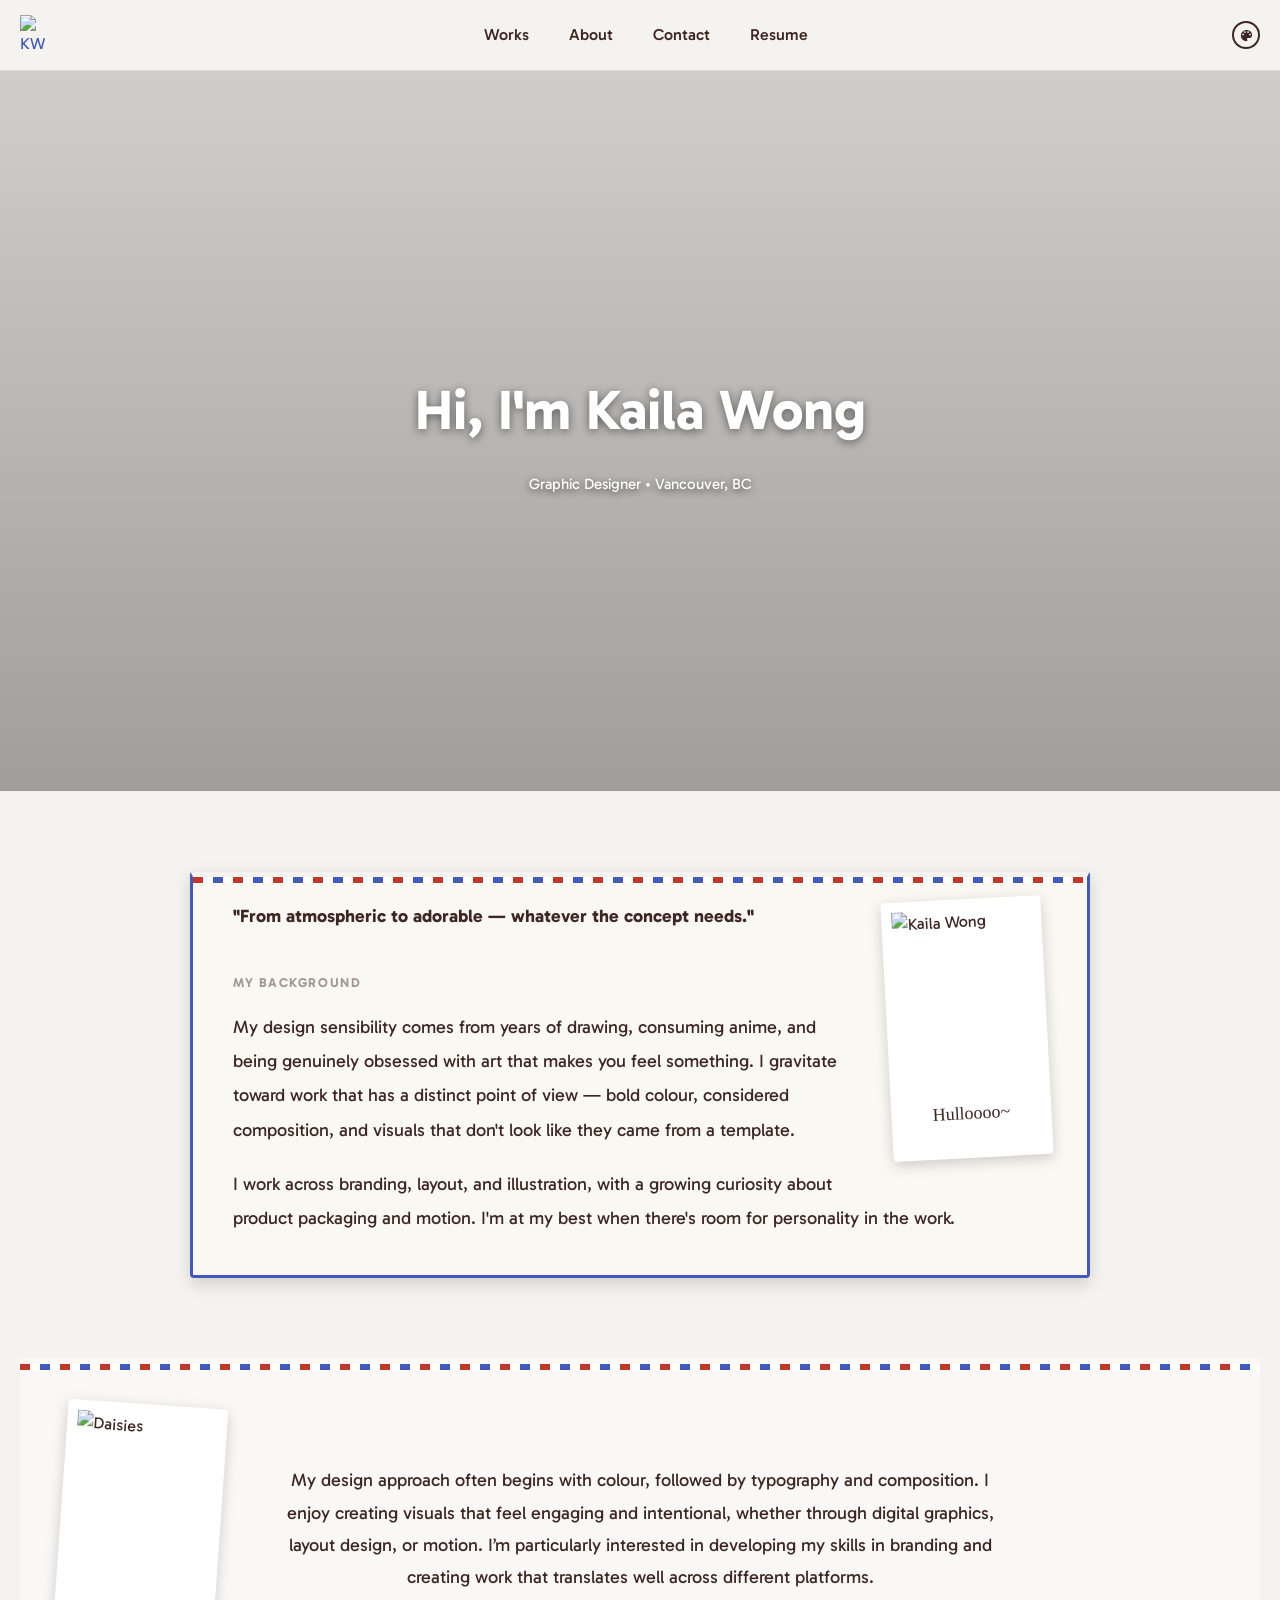
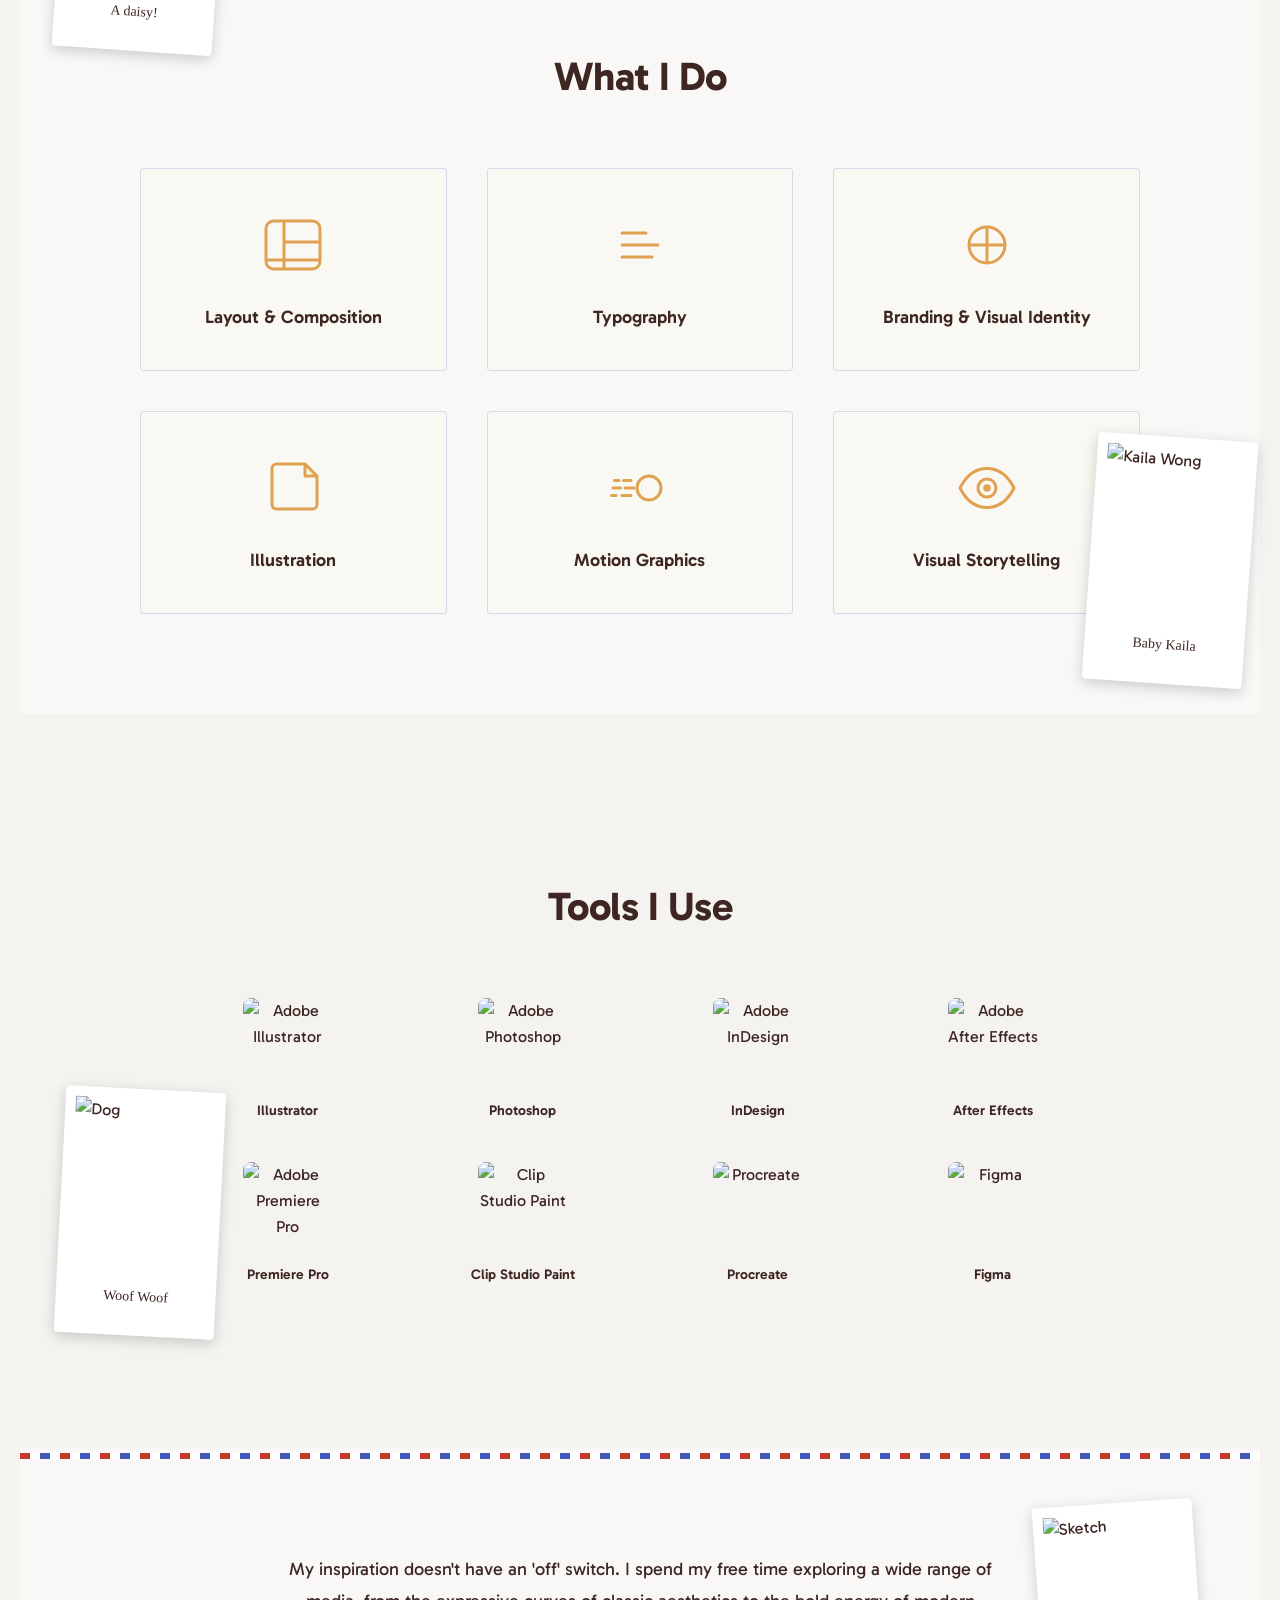
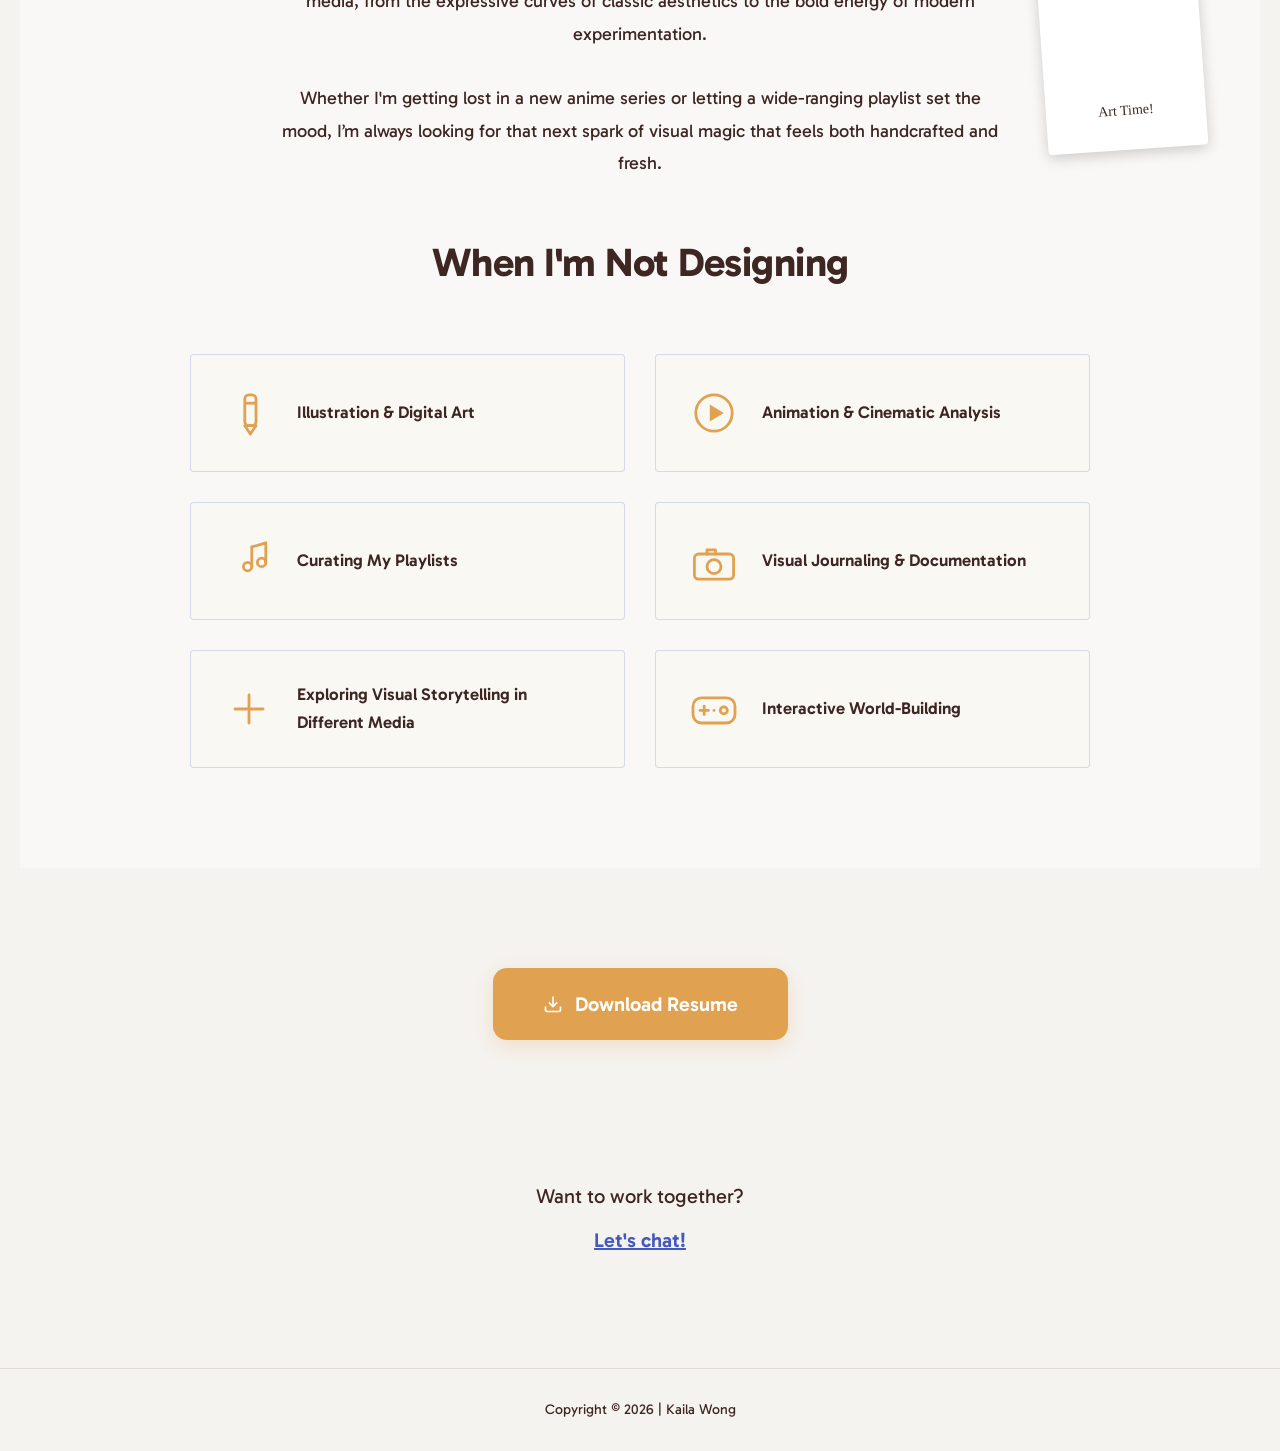
==== commit 2f13ae8c: "optimized code Total CSS removed: ~30,000+ characters across 9 files. JS reduced by ~147 lines" ====
--- a/about.html
+++ b/about.html
@@ -9,8 +9,9 @@
     <!-- Google Fonts -->
     <link rel="preconnect" href="https://fonts.googleapis.com">
     <link rel="preconnect" href="https://fonts.gstatic.com" crossorigin>
-    <link href="https://fonts.googleapis.com/css2?family=Crafty+Girls&family=Gabarito:wght@400..900&display=swap" rel="stylesheet">
-    <!-- About Page Styles - Complete Standalone -->
+    <link rel="preload" href="https://fonts.googleapis.com/css2?family=Crafty+Girls&family=Gabarito:wght@400..900&display=swap" as="style" onload="this.onload=null;this.rel='stylesheet'">
+    <noscript><link rel="stylesheet" href="https://fonts.googleapis.com/css2?family=Crafty+Girls&family=Gabarito:wght@400..900&display=swap"></noscript>
+    <link rel="stylesheet" href="css/styles.css">
     <link rel="stylesheet" href="css/about.css">
     <link rel="stylesheet" href="css/theme.css">
     <script src="js/theme.js"></script>
--- a/css/styles.css
+++ b/css/styles.css
@@ -0,0 +1,1067 @@
+/* ================================
+   CSS Variables & Reset
+   ================================ */
+:root {
+    /* Colors */
+    --color-bg: #f5f3f0;
+    --color-text: #3E2723;
+    --color-accent: #4259BD;
+    --color-link: #4259BD;
+    
+    /* Spacing */
+    --margin: 20px;
+    --gutter: 20px;
+    
+    /* Grid columns */
+    --columns: 5; /* Mobile: 5 columns */
+}
+
+* {
+    margin: 0;
+    padding: 0;
+    box-sizing: border-box;
+}
+
+body {
+    font-family: "Gabarito", sans-serif;
+    background-color: var(--color-bg);
+    color: var(--color-text);
+    line-height: 1.6;
+    overflow-x: hidden;
+}
+
+img,
+video {
+    max-width: 100%;
+    height: auto;
+    display: block;
+}
+
+a {
+    color: var(--color-link);
+    text-decoration: none;
+    transition: opacity 0.3s ease;
+}
+
+a:hover {
+    opacity: 0.7;
+}
+
+/* ================================
+   Utility Classes
+   ================================ */
+.mobile-only {
+    display: block;
+}
+
+.desktop-only {
+    display: none;
+}
+
+/* ================================
+   Layout Container
+   ================================ */
+.container {
+    width: 100%;
+    padding-left: var(--margin);
+    padding-right: var(--margin);
+    margin: 0 auto;
+}
+
+/* ================================
+   Header & Navigation
+   ================================ */
+.header {
+    background-color: var(--color-header-actual);
+    padding: 15px 0;
+    border-bottom: 1px solid rgba(44, 24, 16, 0.1);
+    position: sticky;
+    top: 0;
+    z-index: 100;
+}
+
+.header .container {
+    display: flex;
+    justify-content: space-between;
+    align-items: center;
+}
+
+.logo svg {
+    display: block;
+}
+
+.logo:hover {
+    opacity: 0.7;
+}
+
+/* Desktop Navigation - Hidden on Mobile */
+.nav-desktop {
+    display: none;
+    gap: 40px;
+    font-size: 16px;
+}
+
+.nav-desktop a {
+    color: var(--color-nav-text);
+    font-weight: 500;
+    position: relative;
+}
+
+.nav-desktop a::after {
+    content: '';
+    position: absolute;
+    bottom: -4px;
+    left: 0;
+    width: 0;
+    height: 2px;
+    background-color: var(--color-nav-text);
+    transition: width 0.3s ease;
+}
+
+.nav-desktop a:hover::after {
+    width: 100%;
+}
+
+/* Mobile Menu Toggle */
+.menu-toggle {
+    display: flex;
+    flex-direction: column;
+    gap: 5px;
+    background: none;
+    border: none;
+    cursor: pointer;
+    padding: 5px;
+}
+
+.menu-toggle span {
+    width: 25px;
+    height: 3px;
+    background-color: var(--color-nav-text);
+    transition: all 0.3s ease;
+}
+
+.menu-toggle:hover span {
+    background-color: var(--color-accent);
+}
+
+/* ================================
+   HERO/INTRO SECTION STYLES - Wireframe Layout
+   ================================ */
+
+/* Hero Section with Background Image */
+.hero-section {
+    position: relative;
+    padding: 0;
+    min-height: 100vh;
+    display: flex;
+    align-items: center;
+}
+
+/* Planes animated background */
+.hero-background {
+    position: absolute;
+    top: 0;
+    left: 0;
+    width: 100%;
+    height: 100%;
+    z-index: 0;
+    overflow: hidden;
+    background: linear-gradient(160deg, #f5f0e8 0%, #ede5d8 50%, #e4d9c8 100%);
+}
+
+.hero-overlay {
+    position: absolute;
+    top: 0;
+    left: 0;
+    width: 100%;
+    height: 100%;
+    background: transparent;
+    pointer-events: none;
+}
+
+/* ================================
+   Paper Plane Animation
+   ================================ */
+.planes-bg {
+    position: absolute;
+    inset: 0;
+    pointer-events: none;
+}
+
+@keyframes plane-fly-x {
+    from { transform: translateX(-490px); }
+    to   { transform: translateX(calc(100vw + 120px)); }
+}
+
+.plane {
+    position: absolute;
+    color: #8B6552;
+    animation: plane-fly-x linear infinite;
+    will-change: transform;
+}
+
+.plane-y {
+    display: flex;
+    align-items: center;
+}
+
+.plane-1 { top: 8%;  animation-duration: 11s; animation-delay: -2s;  opacity: 0.45; }
+.plane-1 .plane-y { transform: rotate(-4deg); }
+
+.plane-2 { top: 24%; animation-duration: 13s; animation-delay: -8s;  opacity: 0.35; }
+.plane-2 .plane-y { transform: rotate(2deg); }
+
+.plane-3 { top: 40%; animation-duration: 10s; animation-delay: -4s;  opacity: 0.5;  }
+.plane-3 .plane-y { transform: rotate(-7deg); }
+
+.plane-4 { top: 58%; animation-duration: 14s; animation-delay: -11s; opacity: 0.4;  }
+.plane-4 .plane-y { transform: rotate(5deg); }
+
+.plane-5 { top: 74%; animation-duration: 9s;  animation-delay: -1s;  opacity: 0.38; }
+.plane-5 .plane-y { transform: rotate(-2deg); }
+
+.plane-6 { top: 17%; animation-duration: 12s; animation-delay: -13s; opacity: 0.3;  }
+.plane-6 .plane-y { transform: rotate(6deg); }
+
+.plane-7 { top: 53%; animation-duration: 11s; animation-delay: -6s;  opacity: 0.45; }
+.plane-7 .plane-y { transform: rotate(-5deg); }
+
+.plane-8 { top: 87%; animation-duration: 15s; animation-delay: -9s;  opacity: 0.32; }
+.plane-8 .plane-y { transform: rotate(3deg); }
+
+/* Content container on top of background */
+.hero-container {
+    position: relative;
+    z-index: 1;
+    padding: 60px 20px;
+    width: 100%;
+}
+
+.welcome-title {
+    font-size: 32px;
+    font-weight: 700;
+    text-align: center;
+    margin-bottom: 40px;
+    color: #ffffff;
+    text-shadow: 0 2px 10px rgba(0, 0, 0, 0.5);
+}
+
+/* Hero Content */
+.hero-content {
+    display: flex;
+    justify-content: center;
+    align-items: center;
+}
+
+/* Center Content Column */
+.hero-center {
+    width: 100%;
+    max-width: 680px;
+    display: flex;
+    flex-direction: column;
+    gap: 20px;
+}
+
+/* Hero Intro Box — postcard card */
+.hero-intro {
+    background-color: var(--color-postcard, #faf8f3);
+    padding: 30px;
+    padding-top: 22px;
+    border: 3px solid var(--color-border, #4259BD);
+    border-top: 6px solid transparent;
+    border-radius: 4px;
+    box-shadow: 0 6px 16px rgba(0, 0, 0, 0.15);
+    background-image: repeating-linear-gradient(
+        90deg,
+        #c0392b 0px, #c0392b 10px,
+        #ffffff 10px, #ffffff 20px,
+        #4259BD 20px, #4259BD 30px,
+        #ffffff 30px, #ffffff 40px
+    );
+    background-size: 40px 6px;
+    background-repeat: repeat-x;
+    background-position: top left;
+    background-clip: padding-box;
+}
+
+.hero-name {
+    font-size: 24px;
+    font-weight: 700;
+    margin-bottom: 8px;
+    color: var(--color-text);
+}
+
+.hero-subtitle {
+    font-size: 18px;
+    margin-bottom: 20px;
+    color: var(--color-text);
+}
+
+.highlight {
+    font-weight: 700;
+}
+
+.hero-text p {
+    font-size: 15px;
+    line-height: 1.6;
+    margin-bottom: 14px;
+    color: var(--color-text);
+}
+
+.hero-text p:last-child {
+    margin-bottom: 0;
+}
+
+/* Skills Box */
+.skills-box {
+    background-color: #4259BD;
+    padding: 30px;
+    border-radius: 8px;
+    color: #ffffff;
+}
+
+.skills-grid {
+    display: grid;
+    grid-template-columns: 1fr;
+    gap: 25px;
+}
+
+.skills-column h3 {
+    font-size: 18px;
+    font-weight: 700;
+    margin-bottom: 12px;
+    color: #ffffff;
+}
+
+.skills-column ul {
+    list-style: none;
+    padding: 0;
+    margin: 0;
+}
+
+.skills-column ul li {
+    font-size: 15px;
+    line-height: 1.7;
+    padding-left: 18px;
+    position: relative;
+    color: #ffffff;
+}
+
+.skills-column ul li::before {
+    content: '•';
+    position: absolute;
+    left: 0;
+    color: #ffffff;
+    font-weight: bold;
+}
+
+/* Polaroids */
+.polaroid {
+    background-color: #ffffff;
+    padding: 12px;
+    padding-bottom: 30px;
+    box-shadow: 0 4px 12px rgba(0, 0, 0, 0.2);
+    border-radius: 4px;
+    max-width: 200px;
+    transition: transform 0.3s ease;
+}
+
+.polaroid:hover {
+    transform: rotate(-2deg) translateY(-5px);
+}
+
+.polaroid-left {
+    transform: rotate(3deg);
+}
+.polaroid-left:hover {
+    transform: rotate(5deg) translateY(-5px);
+}
+
+.polaroid-right-top {
+    transform: rotate(-4deg);
+}
+.polaroid-right-top:hover {
+    transform: rotate(-6deg) translateY(-5px);
+}
+
+.polaroid-right-bottom {
+    transform: rotate(2deg);
+}
+.polaroid-right-bottom:hover {
+    transform: rotate(4deg) translateY(-5px);
+}
+
+.polaroid img {
+    width: 100%;
+    height: auto;
+    display: block;
+}
+
+.polaroid-caption {
+    text-align: center;
+    font-size: 16px;
+    font-weight: 600;
+    margin-top: 18px;
+    font-family: 'Crafty Girls', cursive;
+    color: var(--color-text);
+}
+
+/* Mobile: Hide polaroids or stack them */
+.polaroid-left,
+.polaroids-right {
+    display: none; /* Hide on mobile for simplicity */
+}
+
+/* Desktop Layout - 3 Columns: [Polaroid] [Content] [Polaroids] */
+@media (min-width: 1024px) {
+    .hero-section {
+        min-height: 90vh;
+    }
+    
+    .hero-container {
+        padding: 80px 40px;
+    }
+    
+    .welcome-title {
+        font-size: 48px;
+        margin-bottom: 50px;
+    }
+    
+    .hero-center {
+        max-width: 720px;
+    }
+
+    .hero-intro {
+        padding: 35px 30px;
+    }
+
+    .hero-name {
+        font-size: 28px;
+    }
+
+    .hero-subtitle {
+        font-size: 20px;
+    }
+}
+
+
+/* ================================
+   Featured Work Intro Section
+   ================================ */
+.work-intro {
+    text-align: center;
+    padding: 60px 0 40px;
+    background-color: var(--color-bg);
+    border-top: 6px solid transparent;
+    background-image: repeating-linear-gradient(
+        90deg,
+        #c0392b 0px, #c0392b 10px,
+        #ffffff 10px, #ffffff 20px,
+        #4259BD 20px, #4259BD 30px,
+        #ffffff 30px, #ffffff 40px
+    );
+    background-size: 40px 6px;
+    background-repeat: repeat-x;
+    background-position: top left;
+}
+
+.work-intro h2 {
+    font-size: 28px;
+    font-weight: 700;
+    margin-bottom: 15px;
+    color: var(--color-text);
+}
+
+.work-intro p {
+    font-size: 16px;
+    line-height: 1.7;
+    color: var(--color-text);
+    opacity: 0.85;
+    max-width: 600px;
+    margin: 0 auto;
+}
+
+@media (min-width: 768px) {
+    .work-intro {
+        padding: 80px 0 60px;
+    }
+    
+    .work-intro h2 {
+        font-size: 36px;
+        margin-bottom: 20px;
+    }
+    
+    .work-intro p {
+        font-size: 18px;
+        max-width: 700px;
+    }
+}
+
+@media (min-width: 1024px) {
+    .work-intro h2 {
+        font-size: 42px;
+    }
+    
+    .work-intro p {
+        font-size: 20px;
+    }
+}
+
+
+/* ================================
+   Projects Section
+   ================================ */
+.projects-section {
+    padding: 40px 0 60px;
+    border-top: 6px solid transparent;
+    background-image: repeating-linear-gradient(
+        90deg,
+        #c0392b 0px, #c0392b 10px,
+        #ffffff 10px, #ffffff 20px,
+        #4259BD 20px, #4259BD 30px,
+        #ffffff 30px, #ffffff 40px
+    );
+    background-size: 40px 6px;
+    background-repeat: repeat-x;
+    background-position: top left;
+}
+
+.section-title {
+    font-size: 36px;
+    font-weight: 700;
+    text-align: center;
+    margin-bottom: 40px;
+    letter-spacing: -0.5px;
+}
+
+/* ================================
+   Projects Grid - Mobile First
+   ================================ */
+.projects-grid {
+    display: grid;
+    grid-template-columns: 1fr;
+    gap: var(--gutter);
+    margin-bottom: 60px;
+}
+
+/* Project Card */
+.project-card {
+    background: white;
+    overflow: hidden;
+    transition: transform 0.3s ease, box-shadow 0.3s ease;
+    animation: fadeInUp 0.6s ease forwards;
+    opacity: 0;
+}
+
+.project-card:nth-child(1) { animation-delay: 0.1s; }
+.project-card:nth-child(2) { animation-delay: 0.2s; }
+.project-card:nth-child(3) { animation-delay: 0.3s; }
+.project-card:nth-child(4) { animation-delay: 0.4s; }
+.project-card:nth-child(5) { animation-delay: 0.5s; }
+.project-card:nth-child(6) { animation-delay: 0.6s; }
+
+@keyframes fadeInUp {
+    to {
+        opacity: 1;
+        transform: translateY(0);
+    }
+    from {
+        opacity: 0;
+        transform: translateY(20px);
+    }
+}
+
+.project-card:hover {
+    transform: translateY(-4px);
+    box-shadow: 0 8px 20px rgba(0, 0, 0, 0.15);
+}
+
+.project-image {
+    width: 100%;
+    aspect-ratio: 4/3;
+    overflow: hidden;
+    background-color: #e0ddd8;
+}
+
+.project-image img {
+    width: 100%;
+    height: 100%;
+    object-fit: cover;
+    transition: transform 0.4s ease;
+}
+
+.project-card:hover .project-image img {
+    transform: scale(1.05);
+}
+
+/* Placeholder Project */
+.project-placeholder .project-image {
+    background: linear-gradient(135deg, #e6a66b 0%, #d9985a 100%);
+    display: flex;
+    align-items: center;
+    justify-content: center;
+}
+
+.placeholder-content {
+    opacity: 0.6;
+}
+
+/* Project Label */
+.project-label {
+    padding: 16px 20px;
+    color: white;
+}
+
+.project-label h3 {
+    font-size: 20px;
+    font-weight: 700;
+    margin-bottom: 4px;
+}
+
+.project-label p {
+    font-size: 14px;
+    font-weight: 400;
+    opacity: 0.95;
+}
+
+/* ================================
+   End Message
+   ================================ */
+.end-message {
+    text-align: center;
+    padding: 40px 20px;
+}
+
+.end-message p {
+    font-size: 16px;
+    margin-bottom: 8px;
+}
+
+.end-message a {
+    font-weight: 600;
+    text-decoration: underline;
+}
+
+/* ================================
+   Footer
+   ================================ */
+.footer {
+    background-color: var(--color-bg);
+    padding: 30px 0;
+    text-align: center;
+    border-top: 1px solid rgba(44, 24, 16, 0.1);
+}
+
+.footer p {
+    font-size: 14px;
+    color: var(--color-text);
+}
+
+/* ================================
+   Tablet & Desktop (768px+)
+   ================================ */
+@media (min-width: 768px) {
+    :root {
+        --columns: 7; /* Desktop: 7 columns */
+    }
+    
+    .container {
+        max-width: 1400px;
+    }
+    
+    .mobile-only {
+        display: none;
+    }
+
+    .desktop-only {
+        display: block;
+    }
+
+    /* Show desktop nav, hide mobile menu */
+    .nav-desktop {
+        display: flex;
+    }
+
+    .menu-toggle {
+        display: none;
+    }
+    
+    /* Section Title */
+    .section-title {
+        font-size: 48px;
+        margin-bottom: 50px;
+    }
+    
+    /* Projects Grid - 3 Columns */
+    .projects-grid {
+        grid-template-columns: repeat(3, 1fr);
+        gap: var(--gutter);
+    }
+    
+    .project-label h3 {
+        font-size: 22px;
+    }
+    
+    .project-label p {
+        font-size: 15px;
+    }
+    
+    .end-message p {
+        font-size: 18px;
+    }
+}
+
+/* ================================
+   Mobile Navigation
+   ================================ */
+.mobile-nav {
+    position: fixed;
+    top: 0;
+    left: 0;
+    width: 100%;
+    height: 100%;
+    background-color: rgba(0, 0, 0, 0);
+    z-index: 999;
+    display: none;
+    transition: background-color 0.3s ease;
+}
+
+.mobile-nav.active {
+    display: block;
+    background-color: rgba(0, 0, 0, 0.5);
+}
+
+.mobile-nav-content {
+    position: fixed;
+    top: 0;
+    right: -300px;
+    width: 280px;
+    height: 100%;
+    background-color: #ffffff;
+    box-shadow: -2px 0 10px rgba(0, 0, 0, 0.1);
+    padding: 20px;
+    transition: right 0.3s ease;
+    overflow-y: auto;
+}
+
+.mobile-nav.active .mobile-nav-content {
+    right: 0;
+}
+
+.mobile-nav-close {
+    position: absolute;
+    top: 15px;
+    right: 15px;
+    background: none;
+    border: none;
+    font-size: 40px;
+    line-height: 1;
+    color: var(--color-text);
+    cursor: pointer;
+    padding: 0;
+    width: 40px;
+    height: 40px;
+    display: flex;
+    align-items: center;
+    justify-content: center;
+    transition: opacity 0.3s ease;
+}
+
+.mobile-nav-close:hover {
+    opacity: 0.7;
+}
+
+.mobile-nav-links {
+    list-style: none;
+    padding: 0;
+    margin: 60px 0 0 0;
+}
+
+.mobile-nav-links li {
+    margin-bottom: 10px;
+}
+
+.mobile-nav-links a {
+    display: block;
+    padding: 15px 10px;
+    font-size: 20px;
+    font-weight: 600;
+    color: var(--color-text);
+    text-decoration: none;
+    border-bottom: 1px solid rgba(44, 24, 16, 0.1);
+    transition: background-color 0.3s ease, padding-left 0.3s ease;
+}
+
+.mobile-nav-links a:hover {
+    background-color: rgba(0, 0, 0, 0.05);
+    padding-left: 20px;
+}
+
+.menu-toggle.active span:nth-child(1) {
+    transform: rotate(45deg) translate(7px, 7px);
+}
+
+.menu-toggle.active span:nth-child(2) {
+    opacity: 0;
+}
+
+.menu-toggle.active span:nth-child(3) {
+    transform: rotate(-45deg) translate(7px, -7px);
+}
+
+@media (min-width: 768px) {
+    .mobile-nav {
+        display: none !important;
+    }
+}
+
+/* ================================
+   Large Desktop (1024px+)
+   ================================ */
+@media (min-width: 1024px) {
+    .projects-section {
+        padding: 60px 0 80px; /* Back to original */
+    }
+    
+    .section-title {
+        font-size: 56px;
+        margin-bottom: 60px;
+    }
+}
+
+/* ================================
+   Featured Projects Section
+   ================================ */
+.featured-projects {
+    padding: 40px 0 60px;
+    background-color: var(--color-bg);
+}
+
+/* Hero Project - Full Width */
+.featured-hero {
+    margin-bottom: var(--gutter);
+}
+
+.featured-card-hero .featured-image {
+    aspect-ratio: 16 / 9;
+}
+
+.featured-card-hero .featured-label h3 {
+    font-size: 28px;
+}
+
+/* Featured Grid - For supporting cards */
+.featured-grid {
+    display: grid;
+    grid-template-columns: 1fr;
+    gap: var(--gutter);
+}
+
+.featured-card {
+    background-color: #ffffff;
+    border-radius: 8px;
+    overflow: hidden;
+    box-shadow: 0 2px 8px rgba(0, 0, 0, 0.1);
+    transition: transform 0.3s ease, box-shadow 0.3s ease;
+}
+
+.featured-card a {
+    display: block;
+    text-decoration: none;
+}
+
+.featured-card:hover {
+    transform: translateY(-4px);
+    box-shadow: 0 4px 16px rgba(0, 0, 0, 0.15);
+}
+
+.featured-image {
+    width: 100%;
+    aspect-ratio: 4 / 3;
+    overflow: hidden;
+    background-color: #f0f0f0;
+}
+
+.featured-image img {
+    width: 100%;
+    height: 100%;
+    object-fit: cover;
+    transition: transform 0.3s ease;
+}
+
+.featured-card:hover .featured-image img {
+    transform: scale(1.05);
+}
+
+.featured-label {
+    padding: 14px 16px;
+    color: var(--color-text-light);
+}
+
+.featured-label h3 {
+    font-size: 24px;
+    font-weight: 700;
+    margin-bottom: 6px;
+    letter-spacing: -0.3px;
+}
+
+.featured-label p {
+    font-size: 16px;
+    opacity: 0.95;
+}
+
+/* Desktop - Hero + Two Columns */
+@media (min-width: 768px) {
+    .featured-projects {
+        padding: 40px 0 60px;
+    }
+    
+    .featured-hero {
+        margin-bottom: 30px;
+    }
+    
+    .featured-card-hero .featured-image {
+        aspect-ratio: 16 / 7;
+        max-height: 280px;
+    }
+
+    .featured-card-hero .featured-label {
+        padding: 16px 20px;
+    }
+
+    .featured-card-hero .featured-label h3 {
+        font-size: 26px;
+    }
+
+    .featured-card-hero .featured-label p {
+        font-size: 16px;
+    }
+
+    .featured-grid {
+        grid-template-columns: repeat(2, 1fr);
+        gap: 20px;
+    }
+
+    .featured-image {
+        aspect-ratio: 3 / 2;
+        max-height: 200px;
+    }
+
+    .featured-label h3 {
+        font-size: 20px;
+    }
+
+    .featured-label p {
+        font-size: 15px;
+    }
+}
+
+@media (min-width: 1024px) {
+    .featured-card-hero .featured-label h3 {
+        font-size: 30px;
+    }
+
+    .featured-card-hero .featured-label p {
+        font-size: 17px;
+    }
+
+    .featured-label {
+        padding: 16px 20px;
+    }
+
+    .featured-label h3 {
+        font-size: 22px;
+    }
+}
+
+/* ================================
+   Lightbox
+   ================================ */
+.lightbox {
+    display: none;
+    position: fixed;
+    top: 0;
+    left: 0;
+    width: 100%;
+    height: 100%;
+    background-color: rgba(0, 0, 0, 0);
+    z-index: 1000;
+    align-items: center;
+    justify-content: center;
+    transition: background-color 0.3s ease;
+}
+
+.lightbox.active {
+    background-color: rgba(0, 0, 0, 0.9);
+}
+
+.lightbox-content {
+    position: relative;
+    max-width: 90%;
+    max-height: 90vh;
+    opacity: 0;
+    transform: scale(0.8);
+    transition: opacity 0.3s ease, transform 0.3s ease;
+}
+
+.lightbox.active .lightbox-content {
+    opacity: 1;
+    transform: scale(1);
+}
+
+.lightbox-image {
+    max-width: 100%;
+    max-height: 90vh;
+    display: block;
+    border-radius: 4px;
+}
+
+.lightbox-close {
+    position: absolute;
+    top: -40px;
+    right: 0;
+    color: white;
+    font-size: 40px;
+    font-weight: bold;
+    cursor: pointer;
+    transition: opacity 0.3s ease;
+}
+
+.lightbox-close:hover {
+    opacity: 0.7;
+}
+
+@media (max-width: 768px) {
+    .lightbox-content {
+        max-width: 95%;
+    }
+
+    .lightbox-close {
+        top: -35px;
+        font-size: 35px;
+    }
+}
+
+/* ================================
+   Reduced Motion
+   ================================ */
+@media (prefers-reduced-motion: reduce) {
+    /* Stop plane animations entirely */
+    .plane { animation: none; }
+    .plane-y { animation: none; }
+
+    /* Project cards appear immediately */
+    .project-card {
+        animation: none;
+        opacity: 1;
+    }
+
+    /* Disable all transitions and non-essential animations */
+    *,
+    *::before,
+    *::after {
+        animation-duration: 0.01ms !important;
+        animation-iteration-count: 1 !important;
+        transition-duration: 0.01ms !important;
+    }
+}
--- a/css/about.css
+++ b/css/about.css
@@ -17,133 +17,6 @@
     
     /* Grid columns */
     --columns: 5; /* Mobile: 5 columns */
-}
-
-* {
-    margin: 0;
-    padding: 0;
-    box-sizing: border-box;
-}
-
-body {
-    font-family: "Gabarito", sans-serif;
-    background-color: var(--color-bg);
-    color: var(--color-text);
-    line-height: 1.6;
-    overflow-x: hidden;
-}
-
-img {
-    max-width: 100%;
-    height: auto;
-    display: block;
-}
-
-a {
-    color: var(--color-link);
-    text-decoration: none;
-    transition: opacity 0.3s ease;
-}
-
-a:hover {
-    opacity: 0.8;
-}
-
-/* ================================
-   Utility Classes
-   ================================ */
-.mobile-only {
-    display: block;
-}
-
-.desktop-only {
-    display: none;
-}
-
-/* ================================
-   Layout Container
-   ================================ */
-.container {
-    width: 100%;
-    padding-left: var(--margin);
-    padding-right: var(--margin);
-    margin: 0 auto;
-}
-
-/* ================================
-   Header & Navigation
-   ================================ */
-.header {
-    background-color: var(--color-header-actual);
-    padding: 15px 0;
-    position: sticky;
-    top: 0;
-    z-index: 100;
-}
-
-.header .container {
-    display: flex;
-    justify-content: space-between;
-    align-items: center;
-}
-
-.logo svg,
-.logo img {
-    display: block;
-}
-
-.logo:hover {
-    opacity: 0.8;
-}
-
-/* Desktop Navigation - Hidden on Mobile */
-.nav-desktop {
-    display: none;
-    gap: 40px;
-    font-size: 16px;
-}
-
-.nav-desktop a {
-    color: var(--color-nav-text);
-    font-weight: 500;
-    position: relative;
-}
-
-.nav-desktop a::after {
-    content: '';
-    position: absolute;
-    bottom: -4px;
-    left: 0;
-    width: 0;
-    height: 2px;
-    background-color: var(--color-nav-text);
-    transition: width 0.3s ease;
-}
-
-.nav-desktop a:hover::after {
-    width: 100%;
-}
-
-/* Mobile Menu Toggle */
-.menu-toggle {
-    display: flex;
-    flex-direction: column;
-    gap: 5px;
-    background: none;
-    border: none;
-    cursor: pointer;
-    padding: 5px;
-}
-
-.menu-toggle span {
-    width: 25px;
-    height: 3px;
-    background-color: var(--color-nav-text);
-    transition: all 0.3s ease;
-}
-
-.menu-toggle:hover span {
-    opacity: 0.7;
 }
 
 /* ================================
@@ -628,153 +501,13 @@
 }
 
 /* ================================
-   Footer
-   ================================ */
-.footer {
-    background-color: var(--color-bg);
-    padding: 30px 0;
-    text-align: center;
-    border-top: 1px solid rgba(44, 24, 16, 0.1);
-}
-
-.footer p {
-    font-size: 14px;
-    color: var(--color-text);
-}
-
-/* ================================
-   Mobile Navigation
-   ================================ */
-.mobile-nav {
-    position: fixed;
-    top: 0;
-    left: 0;
-    width: 100%;
-    height: 100%;
-    background-color: rgba(0, 0, 0, 0);
-    z-index: 999;
-    display: none;
-    transition: background-color 0.3s ease;
-}
-
-.mobile-nav.active {
-    display: block;
-    background-color: rgba(0, 0, 0, 0.5);
-}
-
-.mobile-nav-content {
-    position: fixed;
-    top: 0;
-    right: -300px;
-    width: 280px;
-    height: 100%;
-    background-color: #ffffff;
-    box-shadow: -2px 0 10px rgba(0, 0, 0, 0.1);
-    padding: 20px;
-    transition: right 0.3s ease;
-    overflow-y: auto;
-}
-
-.mobile-nav.active .mobile-nav-content {
-    right: 0;
-}
-
-.mobile-nav-close {
-    position: absolute;
-    top: 15px;
-    right: 15px;
-    background: none;
-    border: none;
-    font-size: 40px;
-    line-height: 1;
-    color: var(--color-text);
-    cursor: pointer;
-    padding: 0;
-    width: 40px;
-    height: 40px;
-    display: flex;
-    align-items: center;
-    justify-content: center;
-    transition: opacity 0.3s ease;
-}
-
-.mobile-nav-close:hover {
-    opacity: 0.7;
-}
-
-.mobile-nav-links {
-    list-style: none;
-    padding: 0;
-    margin: 60px 0 0 0;
-}
-
-.mobile-nav-links li {
-    margin-bottom: 10px;
-}
-
-.mobile-nav-links a {
-    display: block;
-    padding: 15px 10px;
-    font-size: 20px;
-    font-weight: 600;
-    color: var(--color-text);
-    text-decoration: none;
-    border-bottom: 1px solid rgba(44, 24, 16, 0.1);
-    transition: background-color 0.3s ease, padding-left 0.3s ease;
-}
-
-.mobile-nav-links a:hover {
-    background-color: rgba(0, 0, 0, 0.05);
-    padding-left: 20px;
-}
-
-.menu-toggle.active span:nth-child(1) {
-    transform: rotate(45deg) translate(7px, 7px);
-}
-
-.menu-toggle.active span:nth-child(2) {
-    opacity: 0;
-}
-
-.menu-toggle.active span:nth-child(3) {
-    transform: rotate(-45deg) translate(7px, -7px);
-}
-
+   Tablet & Desktop (768px+)
+   ================================ */
 @media (min-width: 768px) {
-    .mobile-nav {
-        display: none !important;
-    }
-}
-
-/* ================================
-   Tablet & Desktop (768px+)
-   ================================ */
-@media (min-width: 768px) {
-    :root {
-        --columns: 13; /* Desktop: 13 columns */
-    }
-    
-    .container {
-        max-width: 1400px;
-    }
-    
-    .mobile-only {
-        display: none;
-    }
-    
     .desktop-only {
         display: flex;
     }
-    
-    /* Show desktop nav, hide mobile menu */
-    .nav-desktop {
-        display: flex;
-    }
-    
-    .menu-toggle {
-        display: none;
-    }
-    
+
     /* Hero */
     .hero-image-container {
         height: 70vh;
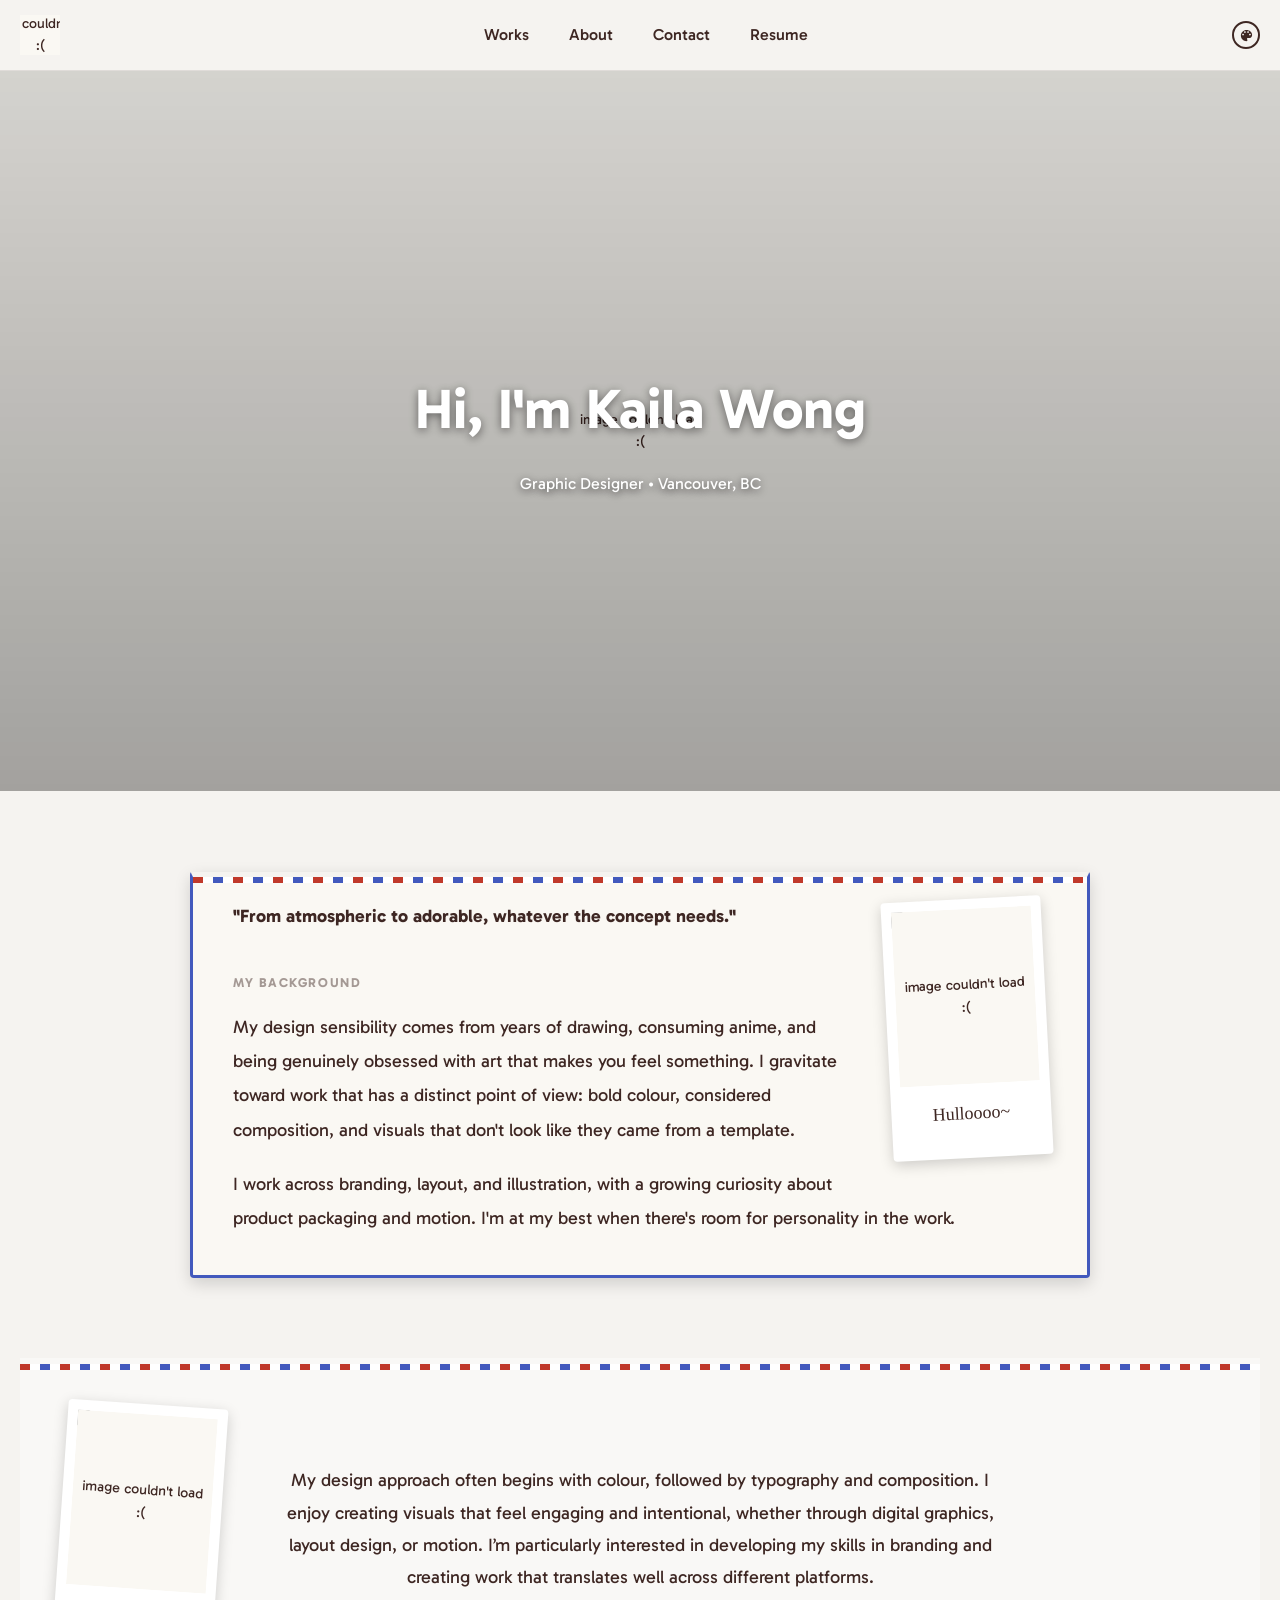
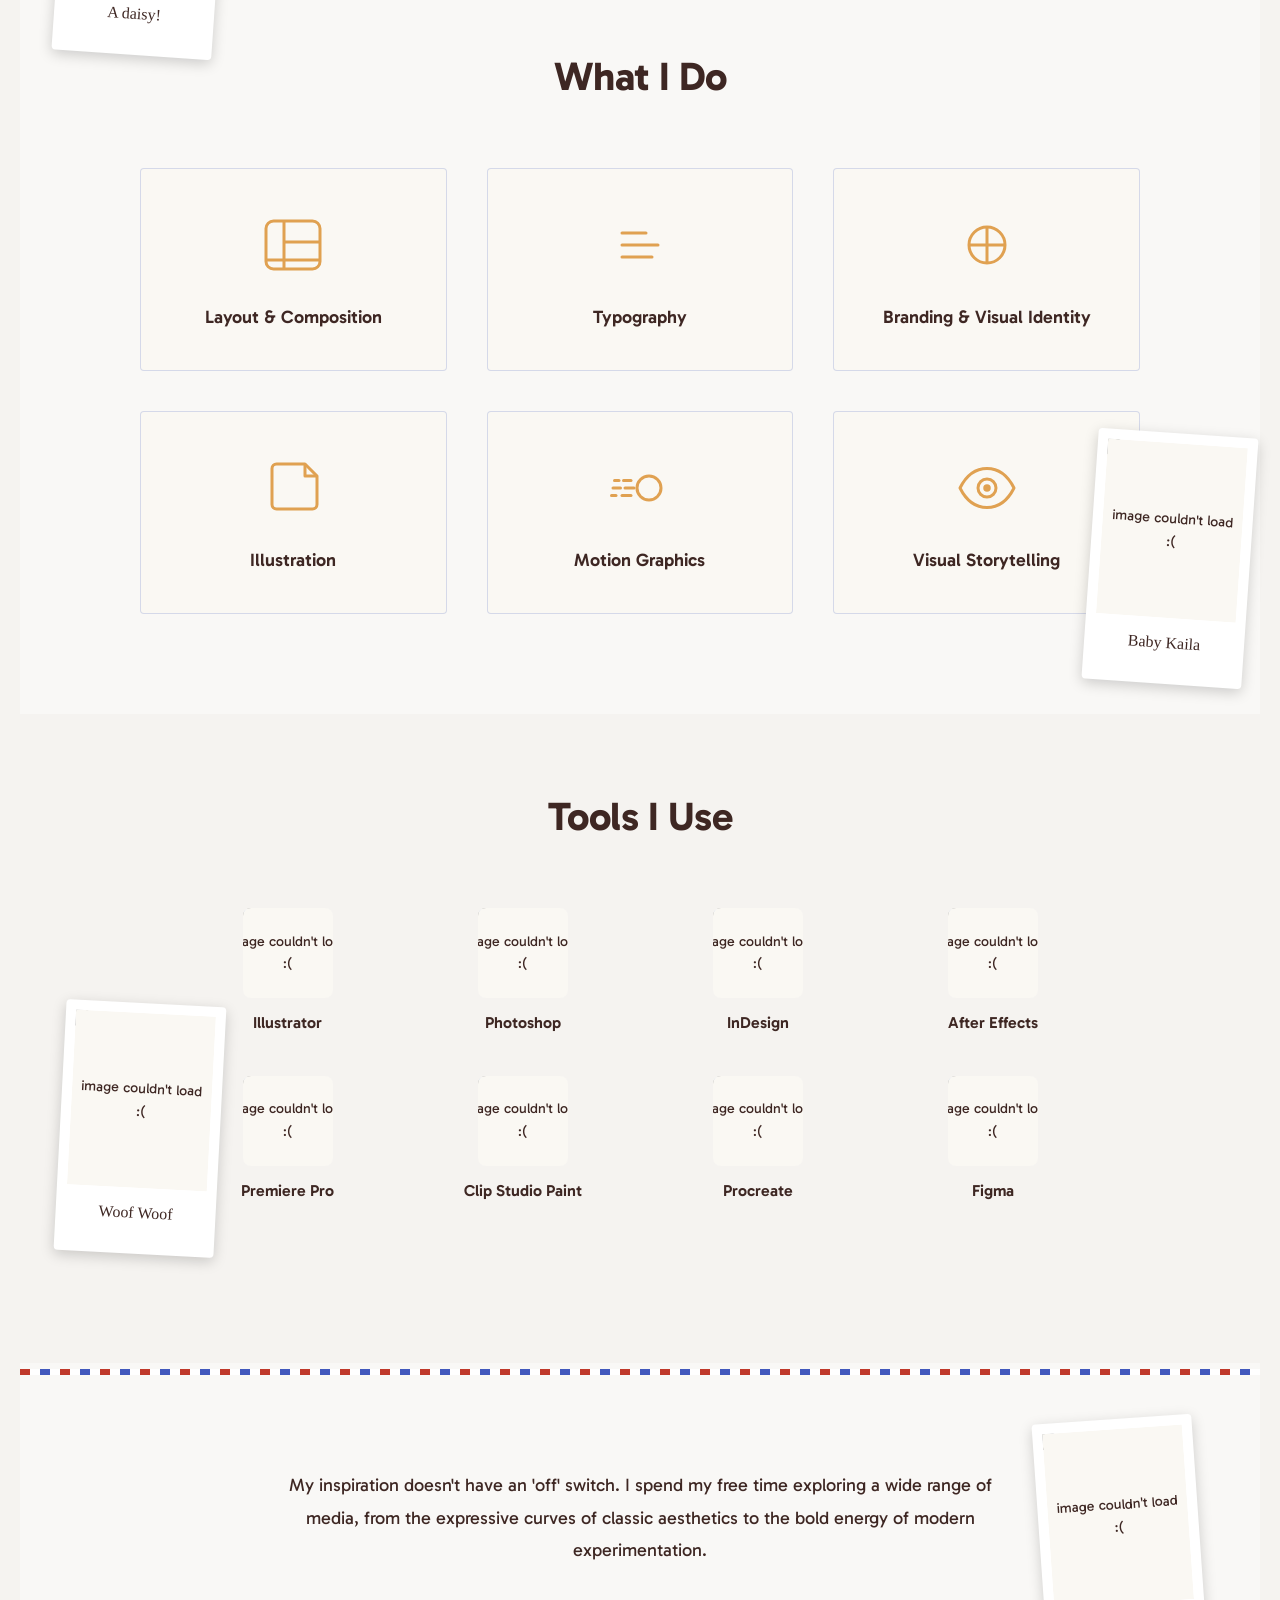
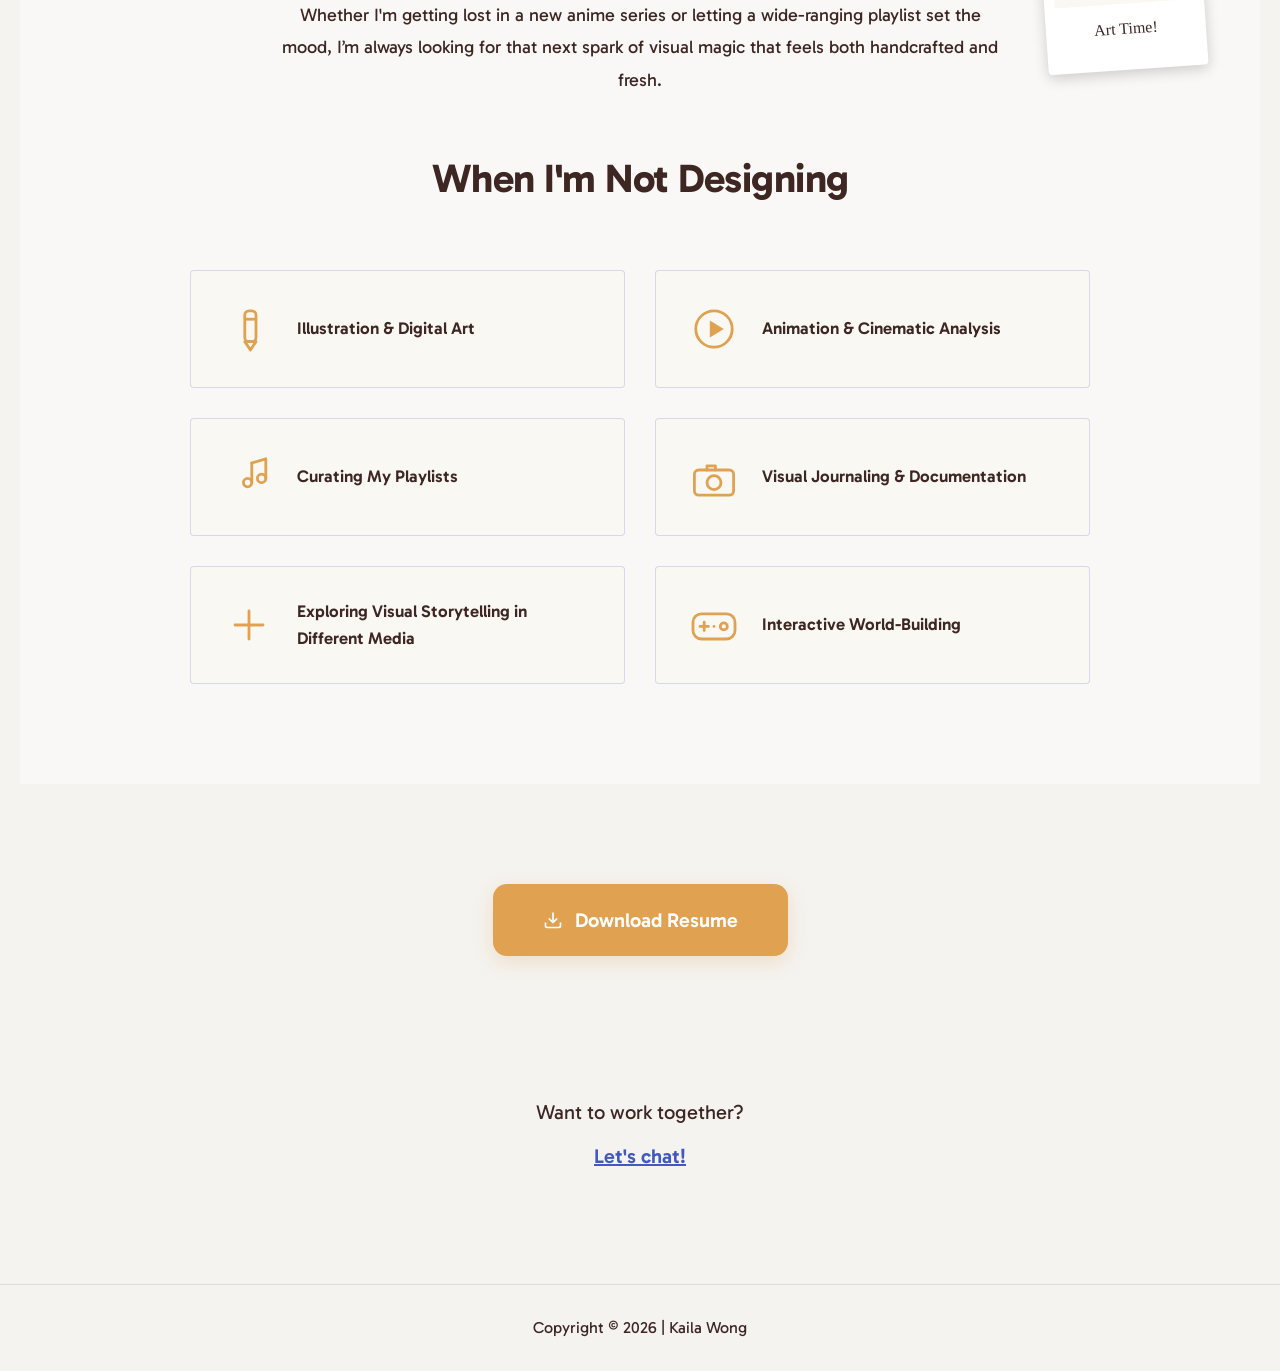
==== commit 3b694ad7: "misc.html changed, about.html slight change" ====
--- a/about.html
+++ b/about.html
@@ -27,7 +27,7 @@
                 <a href="works.html">Works</a>
                 <a href="about.html">About</a>
                 <a href="contact.html">Contact</a>
-                <a href="files/KailaWongResume.pdf" target="_blank">Resume</a>
+                <a href="files/KailaWongResume_Simple.pdf" target="_blank">Resume</a>
             </nav>
             <div class="theme-picker" aria-label="Colour theme">
                 <button class="theme-swatch" data-color-theme="default" title="Default"></button>
@@ -70,11 +70,11 @@
                     <img src="images/misc/SummerKW.webp" loading="lazy" alt="Kaila Wong" width="2316" height="3088"/>
                     <p class="pol-caption">Hulloooo~</p>
                 </div>
-                <p class="intro-large">"From atmospheric to adorable — whatever the concept needs."</p>
+                <p class="intro-large">"From atmospheric to adorable, whatever the concept needs."</p>
 
                 <h3 class="subsection-label">My Background</h3>
 
-                <p>My design sensibility comes from years of drawing, consuming anime, and being genuinely obsessed with art that makes you feel something. I gravitate toward work that has a distinct point of view — bold colour, considered composition, and visuals that don't look like they came from a template.</p>
+                <p>My design sensibility comes from years of drawing, consuming anime, and being genuinely obsessed with art that makes you feel something. I gravitate toward work that has a distinct point of view: bold colour, considered composition, and visuals that don't look like they came from a template.</p>
 
                 <p>I work across branding, layout, and illustration, with a growing curiosity about product packaging and motion. I'm at my best when there's room for personality in the work.</p>
             </section>
@@ -344,7 +344,7 @@
 
             <!-- Resume Download Button -->
             <section class="resume-section">
-                <a href="files/KailaWongResume.pdf" download class="resume-btn">
+                <a href="files/KailaWongResume_Simple.pdf" download class="resume-btn">
                     <svg width="20" height="20" viewBox="0 0 24 24" fill="none" stroke="currentColor" stroke-width="2">
                         <path d="M21 15v4a2 2 0 0 1-2 2H5a2 2 0 0 1-2-2v-4"></path>
                         <polyline points="7 10 12 15 17 10"></polyline>
--- a/css/styles.css
+++ b/css/styles.css
@@ -28,6 +28,7 @@
     color: var(--color-text);
     line-height: 1.6;
     overflow-x: hidden;
+    cursor: url("data:image/svg+xml,%3Csvg xmlns='http://www.w3.org/2000/svg' viewBox='0 0 24 24' width='28' height='28' stroke='%233E2723' stroke-width='1.5' stroke-linecap='round' stroke-linejoin='round'%3E%3Cpolygon points='2,2 22,9 13,13' fill='%23f5f3f0'/%3E%3Cpolygon points='2,2 13,13 9,22' fill='%23f5f3f0'/%3E%3Cline x1='13' y1='13' x2='2' y2='2'/%3E%3C/svg%3E") 2 2, auto;
 }
 
 img,
@@ -35,6 +36,19 @@
     max-width: 100%;
     height: auto;
     display: block;
+}
+
+/* ================================
+   Paper Airplane Cursor Follower
+   ================================ */
+#cursor-plane {
+    position: fixed;
+    pointer-events: none;
+    z-index: 9999;
+    color: var(--color-accent);
+    opacity: 0.7;
+    will-change: left, top, transform;
+    transform-origin: 2.5px 2.5px;
 }
 
 a {
@@ -302,7 +316,7 @@
 }
 
 .hero-text p {
-    font-size: 15px;
+    font-size: 16px;
     line-height: 1.6;
     margin-bottom: 14px;
     color: var(--color-text);
@@ -340,7 +354,7 @@
 }
 
 .skills-column ul li {
-    font-size: 15px;
+    font-size: 16px;
     line-height: 1.7;
     padding-left: 18px;
     position: relative;
@@ -509,6 +523,43 @@
 
 
 /* ================================
+   Works Filter Bar
+   ================================ */
+.filter-bar {
+    display: flex;
+    flex-wrap: wrap;
+    gap: 8px;
+    margin-bottom: 32px;
+}
+
+.filter-btn {
+    padding: 7px 16px;
+    font-family: inherit;
+    font-size: 13px;
+    font-weight: 600;
+    border: 2px solid var(--color-border, #4259BD);
+    border-radius: 20px;
+    background: transparent;
+    color: var(--color-text);
+    cursor: pointer;
+    transition: background 0.2s ease, color 0.2s ease;
+}
+
+.filter-btn:hover {
+    background: var(--color-border, #4259BD);
+    color: #ffffff;
+}
+
+.filter-btn.active {
+    background: var(--color-border, #4259BD);
+    color: #ffffff;
+}
+
+.project-card.hidden {
+    display: none;
+}
+
+/* ================================
    Projects Section
    ================================ */
 .projects-section {
@@ -548,6 +599,8 @@
 .project-card {
     background: white;
     overflow: hidden;
+    border-radius: 0;
+    box-shadow: 0 2px 12px rgba(0, 0, 0, 0.08);
     transition: transform 0.3s ease, box-shadow 0.3s ease;
     animation: fadeInUp 0.6s ease forwards;
     opacity: 0;
@@ -573,7 +626,7 @@
 
 .project-card:hover {
     transform: translateY(-4px);
-    box-shadow: 0 8px 20px rgba(0, 0, 0, 0.15);
+    box-shadow: 0 8px 24px rgba(0, 0, 0, 0.18);
 }
 
 .project-image {
@@ -581,6 +634,7 @@
     aspect-ratio: 4/3;
     overflow: hidden;
     background-color: #e0ddd8;
+    border-radius: 0;
 }
 
 .project-image img {
@@ -592,6 +646,11 @@
 
 .project-card:hover .project-image img {
     transform: scale(1.05);
+}
+
+.project-image--contain img {
+    object-fit: contain;
+    padding: 20px;
 }
 
 /* Placeholder Project */
@@ -606,7 +665,7 @@
     opacity: 0.6;
 }
 
-/* Project Label */
+/* Project Label (legacy) */
 .project-label {
     padding: 16px 20px;
     color: white;
@@ -619,9 +678,58 @@
 }
 
 .project-label p {
-    font-size: 14px;
+    font-size: 16px;
     font-weight: 400;
     opacity: 0.95;
+}
+
+/* ================================
+   Project Card Body — Detailed Layout
+   ================================ */
+.project-body {
+    padding: 16px 20px 20px;
+    background: #ffffff;
+}
+
+.project-category {
+    display: inline-block;
+    font-size: 11px;
+    font-weight: 700;
+    letter-spacing: 0.08em;
+    text-transform: uppercase;
+    margin-bottom: 8px;
+}
+
+.project-title {
+    font-size: 20px;
+    font-weight: 700;
+    color: var(--color-text);
+    margin-bottom: 8px;
+    line-height: 1.2;
+}
+
+.project-description {
+    font-size: 16px;
+    line-height: 1.5;
+    color: var(--color-text);
+    opacity: 0.8;
+    margin-bottom: 14px;
+}
+
+.project-tools {
+    display: flex;
+    flex-wrap: wrap;
+    gap: 6px;
+}
+
+.tool-tag {
+    font-size: 13px;
+    background: #f5f3f0;
+    color: var(--color-text);
+    padding: 4px 10px;
+    border-radius: 12px;
+    font-weight: 500;
+    line-height: 1.4;
 }
 
 /* ================================
@@ -653,7 +761,7 @@
 }
 
 .footer p {
-    font-size: 14px;
+    font-size: 16px;
     color: var(--color-text);
 }
 
@@ -692,18 +800,22 @@
         margin-bottom: 50px;
     }
     
-    /* Projects Grid - 3 Columns */
+    /* Projects Grid - 2 Columns on tablet */
     .projects-grid {
-        grid-template-columns: repeat(3, 1fr);
+        grid-template-columns: repeat(2, 1fr);
         gap: var(--gutter);
     }
-    
+
     .project-label h3 {
         font-size: 22px;
     }
-    
+
     .project-label p {
-        font-size: 15px;
+        font-size: 16px;
+    }
+
+    .project-title {
+        font-size: 22px;
     }
     
     .end-message p {
@@ -820,12 +932,184 @@
    ================================ */
 @media (min-width: 1024px) {
     .projects-section {
-        padding: 60px 0 80px; /* Back to original */
-    }
-    
+        padding: 60px 0 80px;
+    }
+
     .section-title {
         font-size: 56px;
         margin-bottom: 60px;
+    }
+
+    /* Projects Grid - 3 Columns on desktop */
+    .projects-grid {
+        grid-template-columns: repeat(3, 1fr);
+    }
+}
+
+/* ================================
+   Featured Postcard Cards
+   ================================ */
+.featured-list {
+    display: flex;
+    flex-direction: column;
+    gap: 56px;
+    max-width: 720px;
+    margin-left: auto;
+    margin-right: auto;
+    padding-top: 24px;
+}
+
+.featured-postcard {
+    position: relative;
+    background-color: var(--color-postcard, #faf8f3);
+    border: 8px solid;
+    border-image: repeating-linear-gradient(
+        -45deg,
+        #c0392b 0px, #c0392b 6px,
+        #ffffff 6px, #ffffff 12px,
+        #4259bd 12px, #4259bd 18px,
+        #ffffff 18px, #ffffff 24px
+    ) 8;
+    overflow: visible;
+    box-shadow: 0 6px 20px rgba(0, 0, 0, 0.14);
+    transition: transform 0.3s ease, box-shadow 0.3s ease;
+}
+
+.featured-postcard:nth-child(1) { transform: rotate(-1.5deg); }
+.featured-postcard:nth-child(2) { transform: rotate(1.5deg); }
+.featured-postcard:nth-child(3) { transform: rotate(-1deg); }
+
+.featured-postcard:hover {
+    transform: rotate(0deg) translateY(-4px);
+    box-shadow: 0 12px 30px rgba(0, 0, 0, 0.2);
+}
+
+/* Paperclip */
+.postcard-clip {
+    position: absolute;
+    top: -36px;
+    left: 52px;
+    z-index: 10;
+    pointer-events: none;
+}
+
+.featured-postcard > a {
+    display: flex;
+    flex-direction: row;
+    align-items: stretch;
+    color: var(--color-text);
+    text-decoration: none;
+}
+
+.featured-postcard > a:hover {
+    opacity: 1;
+}
+
+/* Image panel — left */
+.postcard-image {
+    width: 42%;
+    flex-shrink: 0;
+    overflow: hidden;
+    padding: 14px;
+    background: #ffffff;
+}
+
+.postcard-image img {
+    width: 100%;
+    height: 100%;
+    object-fit: cover;
+    display: block;
+    transition: transform 0.4s ease;
+}
+
+.featured-postcard:hover .postcard-image img {
+    transform: scale(1.05);
+}
+
+/* Divider line between image and info */
+.postcard-divider {
+    width: 1px;
+    background-color: rgba(62, 39, 35, 0.18);
+    flex-shrink: 0;
+    margin: 0;
+}
+
+/* Info panel — right */
+.postcard-info {
+    display: flex;
+    flex-direction: column;
+    flex: 1;
+    min-width: 0;
+    border-left: 1px solid rgba(62, 39, 35, 0.18);
+}
+
+.postcard-title-bar {
+    padding: 20px 24px 14px;
+    color: #ffffff;
+}
+
+.postcard-title-bar h3 {
+    font-size: 20px;
+    font-weight: 700;
+    line-height: 1.3;
+}
+
+/* Ruled-paper body */
+.postcard-body {
+    flex: 1;
+    padding: 16px 24px 20px;
+    background-image: repeating-linear-gradient(
+        to bottom,
+        transparent 0px,
+        transparent 31px,
+        rgba(62, 39, 35, 0.1) 31px,
+        rgba(62, 39, 35, 0.1) 32px
+    );
+    background-size: 100% 32px;
+    background-position: 0 17px;
+}
+
+.postcard-category {
+    font-size: 11px;
+    font-weight: 600;
+    text-transform: uppercase;
+    letter-spacing: 0.06em;
+    color: var(--color-text);
+    opacity: 0.55;
+    line-height: 32px;
+    margin-bottom: 0;
+}
+
+.postcard-description {
+    font-size: 16px;
+    line-height: 32px;
+    color: var(--color-text);
+}
+
+.postcard-tools {
+    font-size: 13px;
+    font-weight: 500;
+    color: var(--color-text);
+    opacity: 0.65;
+    padding: 14px 24px 20px;
+    border-top: 1px solid rgba(62, 39, 35, 0.12);
+}
+
+/* Mobile: stack image above text */
+@media (max-width: 560px) {
+    .featured-postcard > a {
+        flex-direction: column;
+    }
+
+    .postcard-image {
+        width: 100%;
+        aspect-ratio: 3 / 2;
+    }
+
+    .postcard-divider {
+        width: auto;
+        height: 1px;
+        margin: 0 12px;
     }
 }
 
@@ -952,7 +1236,7 @@
     }
 
     .featured-label p {
-        font-size: 15px;
+        font-size: 16px;
     }
 }
 
--- a/css/about.css
+++ b/css/about.css
@@ -122,7 +122,7 @@
 
 .pol-caption {
     font-family: 'Crafty Girls', cursive;
-    font-size: 14px;
+    font-size: 16px;
     text-align: center;
     margin-top: 12px;
     color: var(--color-text);
@@ -257,7 +257,7 @@
 .skills-section {
     padding: 80px 20px;
     background-color: #f9f8f6;
-    margin: 60px 0;
+    margin: 60px 0 20px;
     position: relative;
     border-top: 6px solid transparent;
     background-image: repeating-linear-gradient(
@@ -323,7 +323,7 @@
    Tools Section
    ================================ */
 .tools-section {
-    padding: 80px 20px;
+    padding: 40px 20px 80px;
     position: relative;
 }
 
@@ -583,7 +583,7 @@
     }
     
     .tool-name {
-        font-size: 14px;
+        font-size: 16px;
     }
     
     /* Interests Grid - 2 columns */
@@ -637,8 +637,11 @@
     }
     
     .skills-section,
-    .tools-section,
     .interests-section {
         padding: 100px 20px;
     }
-}
+
+    .tools-section {
+        padding: 50px 20px 100px;
+    }
+}
--- a/css/theme.css
+++ b/css/theme.css
@@ -10,7 +10,7 @@
     background: #3E2723;
     color: #ffffff;
     font-weight: 600;
-    font-size: 14px;
+    font-size: 16px;
     z-index: 9999;
     text-decoration: none;
     border-radius: 0 0 8px 8px;
@@ -179,6 +179,19 @@
     transform: translateY(0);
 }
 
+/* Label inside dropdown */
+.theme-dropdown-label {
+    font-size: 11px;
+    font-weight: 600;
+    color: #666;
+    letter-spacing: 0.04em;
+    text-transform: uppercase;
+    white-space: nowrap;
+    padding-right: 4px;
+    border-right: 1px solid #e0e0e0;
+    margin-right: 4px;
+}
+
 /* Swatches inside dropdown */
 .theme-swatch {
     width: 18px;
@@ -211,6 +224,28 @@
 .theme-swatch[data-color-theme="berry"]    { background: #A8454F; }
 
 /* ================================
+   Broken Image Fallback
+   ================================ */
+img {
+    position: relative;
+}
+
+img::after {
+    content: "image couldn't load\A :(";
+    white-space: pre;
+    text-align: center;
+    position: absolute;
+    inset: 0;
+    display: flex;
+    align-items: center;
+    justify-content: center;
+    background-color: var(--color-postcard, #faf8f3);
+    color: var(--color-text, #3E2723);
+    font-family: "Gabarito", sans-serif;
+    font-size: 14px;
+}
+
+/* ================================
    Nav centering (applied globally via theme.css)
    ================================ */
 @media (min-width: 768px) {
